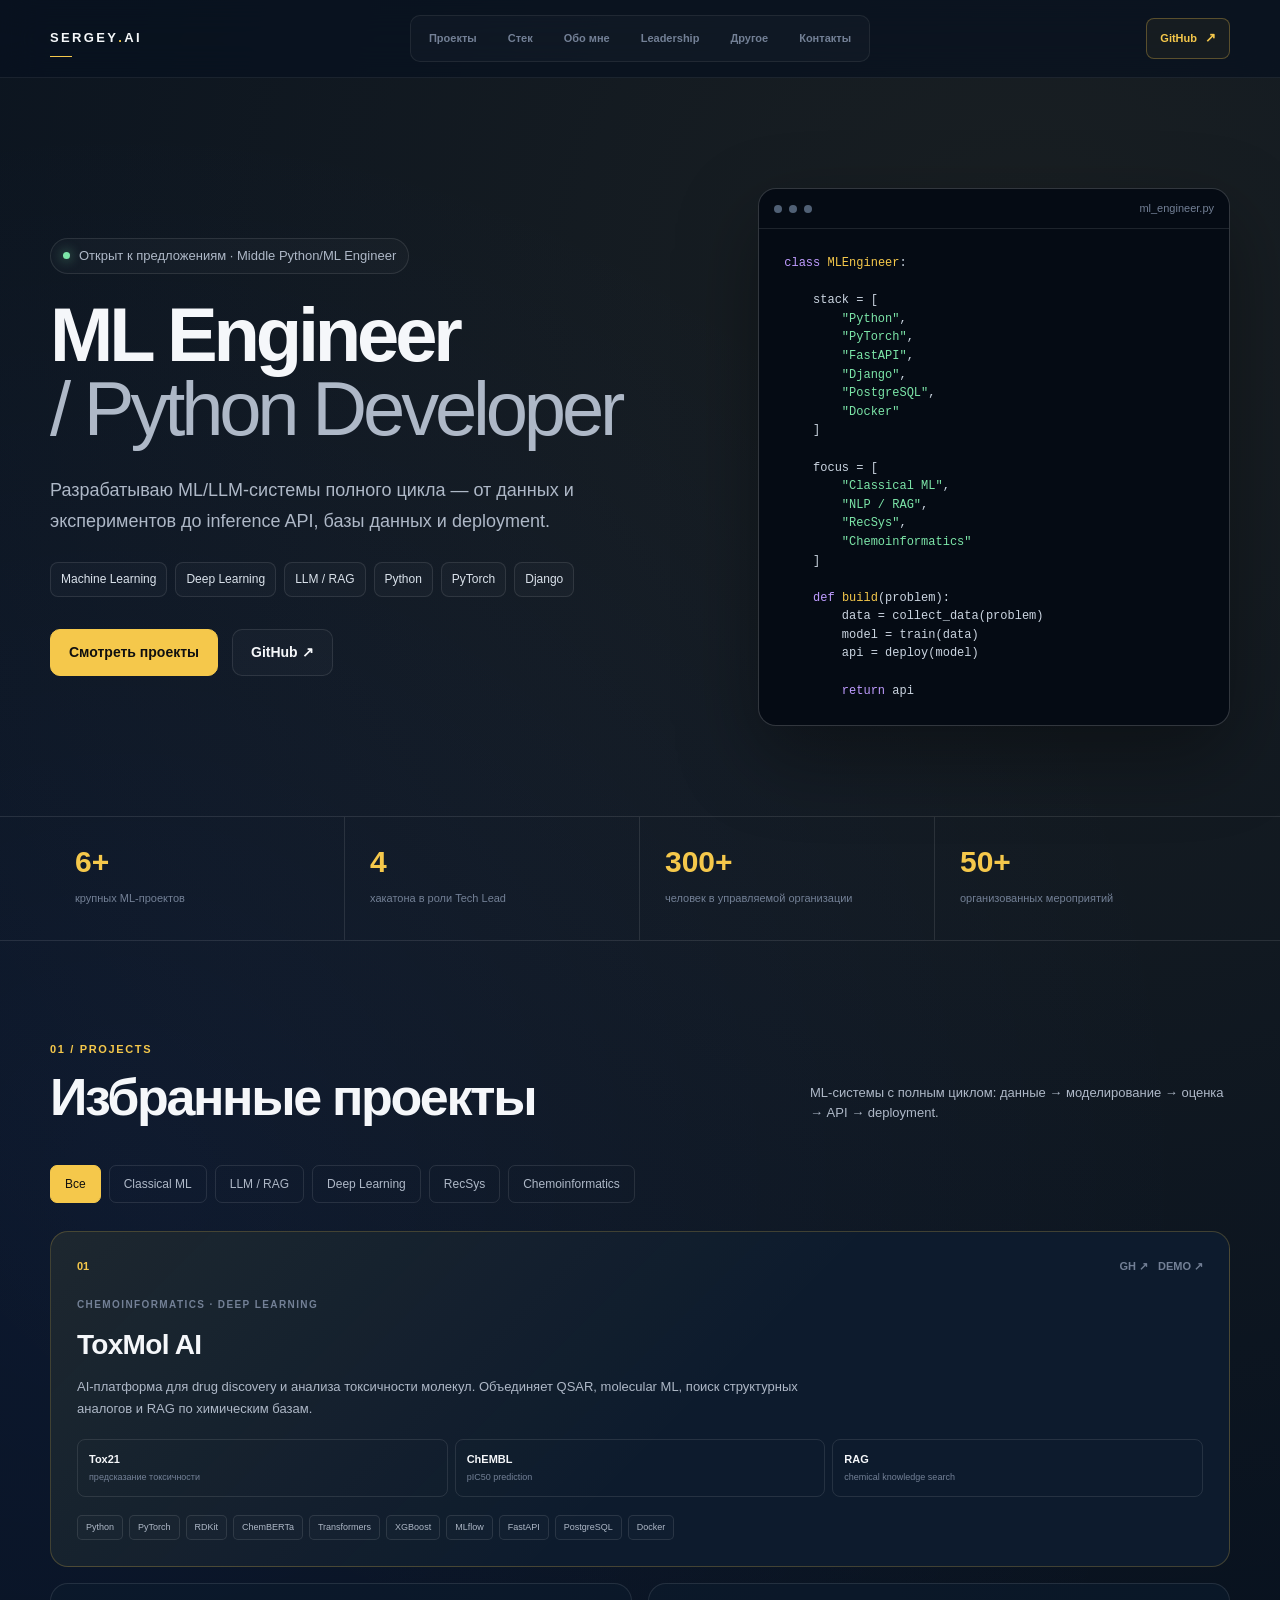
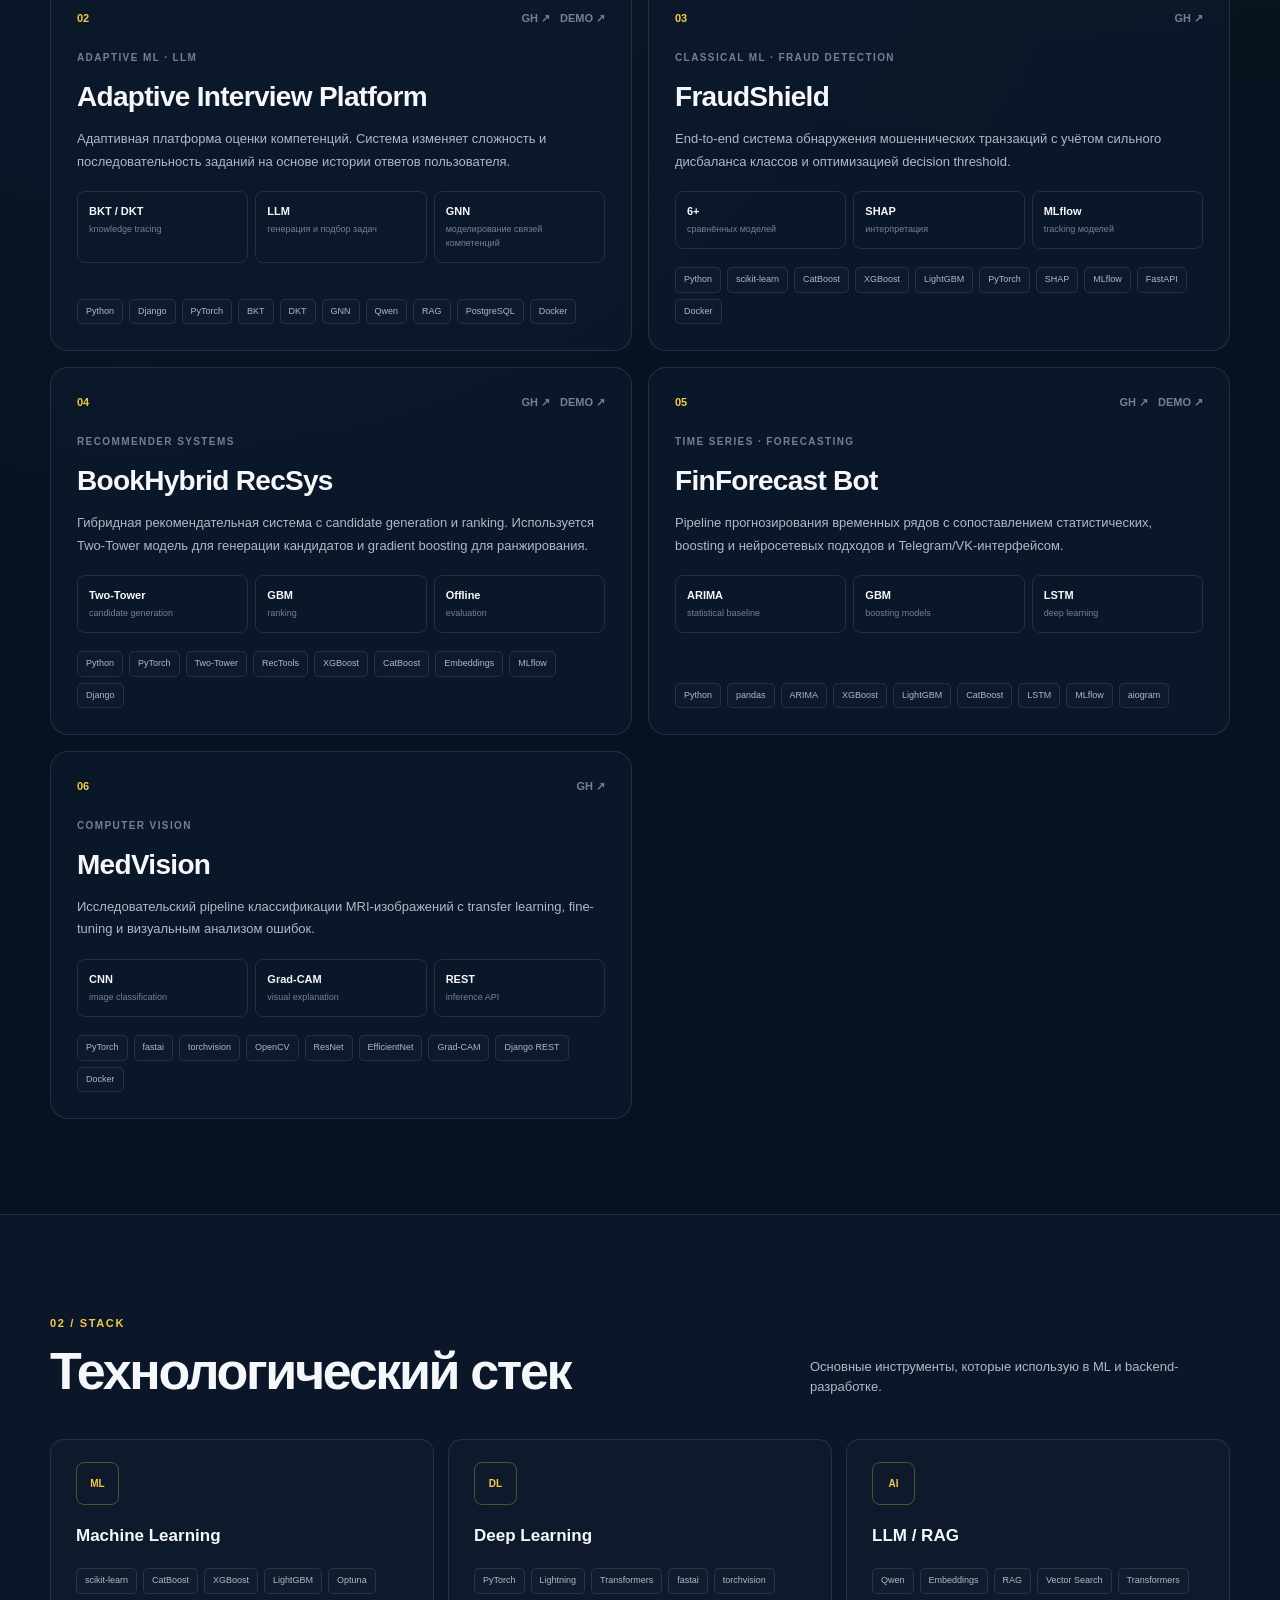
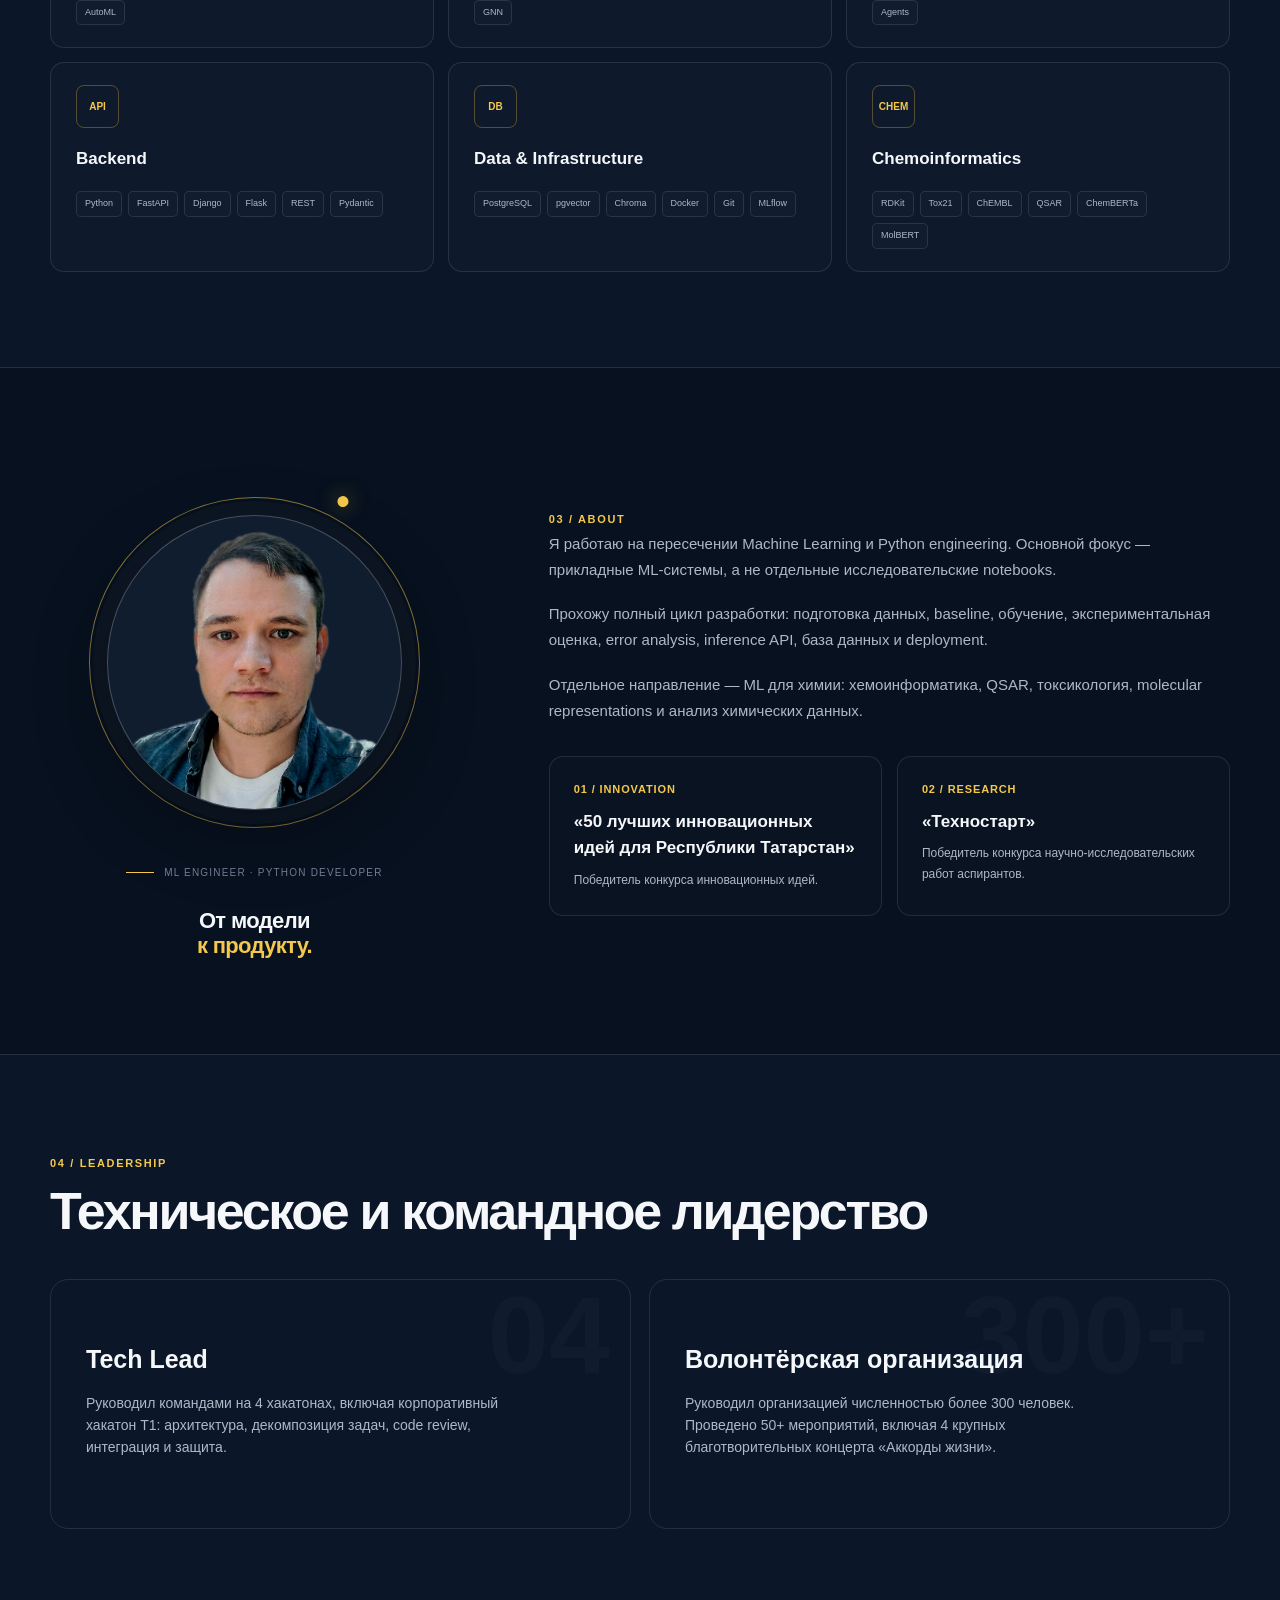
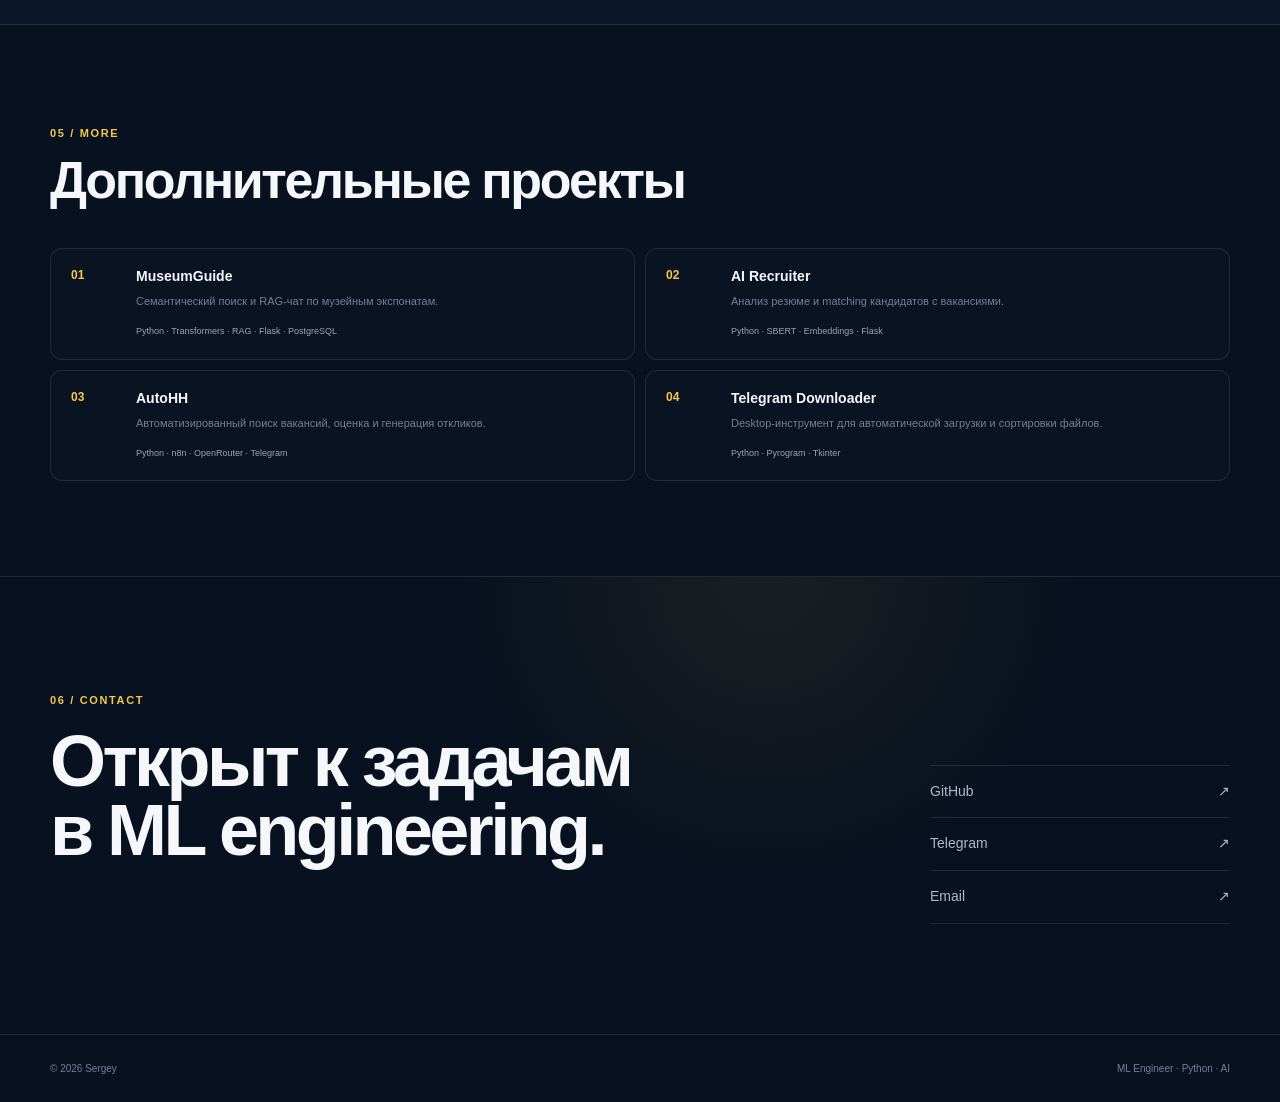
==== index.html @ 27cf7be7 "Rename Index.html to index.html" ====
<!DOCTYPE html>
<html lang="ru">
<head>
    <meta charset="UTF-8">
    <meta name="viewport" content="width=device-width, initial-scale=1.0">

    <title>Servgri — ML Engineer / Python Developer</title>
    <meta
        name="description"
        content="Портфолио ML Engineer / Python Developer. Machine Learning, LLM, RAG, рекомендательные системы, хемоинформатика."
    >

    <link rel="stylesheet" href="styles.css">

    <script>
        document.addEventListener("DOMContentLoaded", () => {
            const filterButtons = document.querySelectorAll(".filter-btn");
            const cards = document.querySelectorAll(".project-card");

            filterButtons.forEach(button => {
                button.addEventListener("click", () => {
                    filterButtons.forEach(btn => btn.classList.remove("active"));
                    button.classList.add("active");

                    const filter = button.dataset.filter;

                    cards.forEach(card => {
                        const categories = card.dataset.category.split(" ");

                        if (filter === "all" || categories.includes(filter)) {
                            card.style.display = "";
                        } else {
                            card.style.display = "none";
                        }
                    });
                });
            });
        });
    </script>
</head>

<body>

<header class="header">
    <div class="container nav">

        <a href="#top" class="logo">
            SERGEY<span>.</span>AI
        </a>

        <nav class="nav-links" id="main-nav">
            <a href="#projects">Проекты</a>
            <a href="#stack">Стек</a>
            <a href="#about">Обо мне</a>
            <a href="#leadership">Leadership</a>
            <a href="#more">Другое</a>
            <a href="#contact">Контакты</a>

        </nav>

        <div class="nav-actions">

            <a
                href="https://github.com/servgri"
                target="_blank"
                rel="noopener"
                class="nav-github"
            >
                <span>GitHub</span>
                <span class="arrow">↗</span>
            </a>

            <button
                class="nav-menu"
                id="nav-menu"
                aria-label="Открыть меню"
                aria-expanded="false"
            >
                <span></span>
                <span></span>
                <span></span>
            </button>

        </div>

    </div>
</header>


<main>

    <!-- HERO -->

    <section class="hero" id="hero">
        <div class="container hero-grid">

            <div class="hero-content">

                <div class="status">
                    <span class="status-dot"></span>
                    Открыт к предложениям · Middle Python/ML Engineer
                </div>

                <h1>
                    ML Engineer
                    <span>/ Python Developer</span>
                </h1>

                <p class="hero-description">
                    Разрабатываю ML/LLM-системы полного цикла —
                    от данных и экспериментов до inference API,
                    базы данных и deployment.
                </p>

                <div class="hero-tags">
                    <span>Machine Learning</span>
                    <span>Deep Learning</span>
                    <span>LLM / RAG</span>
                    <span>Python</span>
                    <span>PyTorch</span>
		    <span>Django</span>
                </div>

                <div class="hero-actions">
                    <a href="#projects" class="btn btn-primary">
                        Смотреть проекты
                    </a>

                    <a
                        href="https://github.com/servgri"
                        class="btn btn-secondary"
                        target="_blank"
                    >
                        GitHub ↗
                    </a>
                </div>

            </div>

            <div class="hero-terminal">

                <div class="terminal-header">
                    <span></span>
                    <span></span>
                    <span></span>
                    <div>ml_engineer.py</div>
                </div>

                <div class="terminal-body">

<pre><code><span class="code-purple">class</span> <span class="code-yellow">MLEngineer</span>:

    stack = [
        <span class="code-green">"Python"</span>,
        <span class="code-green">"PyTorch"</span>,
        <span class="code-green">"FastAPI"</span>,
        <span class="code-green">"Django"</span>,
        <span class="code-green">"PostgreSQL"</span>,
        <span class="code-green">"Docker"</span>
    ]

    focus = [
        <span class="code-green">"Classical ML"</span>,
        <span class="code-green">"NLP / RAG"</span>,
        <span class="code-green">"RecSys"</span>,
        <span class="code-green">"Chemoinformatics"</span>
    ]

    <span class="code-purple">def</span> <span class="code-yellow">build</span>(problem):
        data = collect_data(problem)
        model = train(data)
        api = deploy(model)

        <span class="code-purple">return</span> api</code></pre>

                </div>
            </div>

        </div>
    </section>


    <!-- STATS -->

    <section class="stats">
        <div class="container stats-grid">

            <div class="stat">
                <strong>6+</strong>
                <span>крупных ML-проектов</span>
            </div>

            <div class="stat">
                <strong>4</strong>
                <span>хакатона в роли Tech Lead</span>
            </div>

            <div class="stat">
                <strong>300+</strong>
                <span>человек в управляемой организации</span>
            </div>

            <div class="stat">
                <strong>50+</strong>
                <span>организованных мероприятий</span>
            </div>

        </div>
    </section>


    <!-- PROJECTS -->

    <section class="section" id="projects">

        <div class="container">

            <div class="section-heading">
                <div>
                    <span class="section-label">01 / PROJECTS</span>

                    <h2>
                        Избранные проекты
                    </h2>
                </div>

                <p>
                    ML-системы с полным циклом:
                    данные → моделирование → оценка → API → deployment.
                </p>
            </div>


            <div class="filters">

                <button class="filter-btn active" data-filter="all">
                    Все
                </button>

                <button class="filter-btn" data-filter="ml">
                    Classical ML
                </button>

                <button class="filter-btn" data-filter="llm">
                    LLM / RAG
                </button>

                <button class="filter-btn" data-filter="dl">
                    Deep Learning
                </button>

                <button class="filter-btn" data-filter="rec">
                    RecSys
                </button>

                <button class="filter-btn" data-filter="chem">
                    Chemoinformatics
                </button>

            </div>


            <div class="projects-grid">


                <!-- TOXMOL -->

                <article
                    class="project-card featured"
                    data-category="ml dl llm chem"
                >

                    <div class="project-top">
                        <span class="project-number">01</span>

                        <div class="project-links">
                            <a href="#" aria-label="GitHub">GH ↗</a>
                            <a href="#" aria-label="Demo">DEMO ↗</a>
                        </div>
                    </div>

                    <div class="project-category">
                        CHEMOINFORMATICS · DEEP LEARNING
                    </div>

                    <h3>ToxMol AI</h3>

                    <p>
                        AI-платформа для drug discovery и анализа
                        токсичности молекул. Объединяет QSAR,
                        molecular ML, поиск структурных аналогов
                        и RAG по химическим базам.
                    </p>

                    <div class="project-highlights">
                        <div>
                            <strong>Tox21</strong>
                            <span>предсказание токсичности</span>
                        </div>

                        <div>
                            <strong>ChEMBL</strong>
                            <span>pIC50 prediction</span>
                        </div>

                        <div>
                            <strong>RAG</strong>
                            <span>chemical knowledge search</span>
                        </div>
                    </div>

                    <div class="tech-stack">
                        <span>Python</span>
                        <span>PyTorch</span>
                        <span>RDKit</span>
                        <span>ChemBERTa</span>
                        <span>Transformers</span>
                        <span>XGBoost</span>
                        <span>MLflow</span>
                        <span>FastAPI</span>
                        <span>PostgreSQL</span>
                        <span>Docker</span>
                    </div>

                </article>


                <!-- INTERVIEW -->

                <article
                    class="project-card"
                    data-category="ml dl llm"
                >

                    <div class="project-top">
                        <span class="project-number">02</span>

                        <div class="project-links">
                            <a href="#">GH ↗</a>
                            <a href="#">DEMO ↗</a>
                        </div>
                    </div>

                    <div class="project-category">
                        ADAPTIVE ML · LLM
                    </div>

                    <h3>Adaptive Interview Platform</h3>

                    <p>
                        Адаптивная платформа оценки компетенций.
                        Система изменяет сложность и последовательность
                        заданий на основе истории ответов пользователя.
                    </p>

                    <div class="project-highlights">

                        <div>
                            <strong>BKT / DKT</strong>
                            <span>knowledge tracing</span>
                        </div>

                        <div>
                            <strong>LLM</strong>
                            <span>генерация и подбор задач</span>
                        </div>

                        <div>
                            <strong>GNN</strong>
                            <span>моделирование связей компетенций</span>
                        </div>

                    </div>

                    <div class="tech-stack">
                        <span>Python</span>
                        <span>Django</span>
                        <span>PyTorch</span>
                        <span>BKT</span>
                        <span>DKT</span>
                        <span>GNN</span>
                        <span>Qwen</span>
                        <span>RAG</span>
                        <span>PostgreSQL</span>
                        <span>Docker</span>
                    </div>

                </article>


                <!-- FRAUD -->

                <article
                    class="project-card"
                    data-category="ml dl"
                >

                    <div class="project-top">
                        <span class="project-number">03</span>

                        <div class="project-links">
                            <a href="#">GH ↗</a>
                        </div>
                    </div>

                    <div class="project-category">
                        CLASSICAL ML · FRAUD DETECTION
                    </div>

                    <h3>FraudShield</h3>

                    <p>
                        End-to-end система обнаружения мошеннических
                        транзакций с учётом сильного дисбаланса классов
                        и оптимизацией decision threshold.
                    </p>

                    <div class="project-highlights">

                        <div>
                            <strong>6+</strong>
                            <span>сравнённых моделей</span>
                        </div>

                        <div>
                            <strong>SHAP</strong>
                            <span>интерпретация</span>
                        </div>

                        <div>
                            <strong>MLflow</strong>
                            <span>tracking моделей</span>
                        </div>

                    </div>

                    <div class="tech-stack">
                        <span>Python</span>
                        <span>scikit-learn</span>
                        <span>CatBoost</span>
                        <span>XGBoost</span>
                        <span>LightGBM</span>
                        <span>PyTorch</span>
                        <span>SHAP</span>
                        <span>MLflow</span>
                        <span>FastAPI</span>
                        <span>Docker</span>
                    </div>

                </article>


                <!-- RECSYS -->

                <article
                    class="project-card"
                    data-category="rec ml dl"
                >

                    <div class="project-top">
                        <span class="project-number">04</span>

                        <div class="project-links">
                            <a href="#">GH ↗</a>
                            <a href="#">DEMO ↗</a>
                        </div>
                    </div>

                    <div class="project-category">
                        RECOMMENDER SYSTEMS
                    </div>

                    <h3>BookHybrid RecSys</h3>

                    <p>
                        Гибридная рекомендательная система с
                        candidate generation и ranking. Используется
                        Two-Tower модель для генерации кандидатов
                        и gradient boosting для ранжирования.
                    </p>

                    <div class="project-highlights">

                        <div>
                            <strong>Two-Tower</strong>
                            <span>candidate generation</span>
                        </div>

                        <div>
                            <strong>GBM</strong>
                            <span>ranking</span>
                        </div>

                        <div>
                            <strong>Offline</strong>
                            <span>evaluation</span>
                        </div>

                    </div>

                    <div class="tech-stack">
                        <span>Python</span>
                        <span>PyTorch</span>
                        <span>Two-Tower</span>
                        <span>RecTools</span>
                        <span>XGBoost</span>
                        <span>CatBoost</span>
                        <span>Embeddings</span>
                        <span>MLflow</span>
                        <span>Django</span>
                    </div>

                </article>


                <!-- FORECAST -->

                <article
                    class="project-card"
                    data-category="ml dl"
                >

                    <div class="project-top">
                        <span class="project-number">05</span>

                        <div class="project-links">
                            <a href="#">GH ↗</a>
                            <a href="#">DEMO ↗</a>
                        </div>
                    </div>

                    <div class="project-category">
                        TIME SERIES · FORECASTING
                    </div>

                    <h3>FinForecast Bot</h3>

                    <p>
                        Pipeline прогнозирования временных рядов
                        с сопоставлением статистических, boosting
                        и нейросетевых подходов и Telegram/VK-интерфейсом.
                    </p>

                    <div class="project-highlights">

                        <div>
                            <strong>ARIMA</strong>
                            <span>statistical baseline</span>
                        </div>

                        <div>
                            <strong>GBM</strong>
                            <span>boosting models</span>
                        </div>

                        <div>
                            <strong>LSTM</strong>
                            <span>deep learning</span>
                        </div>

                    </div>

                    <div class="tech-stack">
                        <span>Python</span>
                        <span>pandas</span>
                        <span>ARIMA</span>
                        <span>XGBoost</span>
                        <span>LightGBM</span>
                        <span>CatBoost</span>
                        <span>LSTM</span>
                        <span>MLflow</span>
                        <span>aiogram</span>
                    </div>

                </article>


                <!-- MEDVISION -->

                <article
                    class="project-card"
                    data-category="dl"
                >

                    <div class="project-top">
                        <span class="project-number">06</span>

                        <div class="project-links">
                            <a href="#">GH ↗</a>
                        </div>
                    </div>

                    <div class="project-category">
                        COMPUTER VISION
                    </div>

                    <h3>MedVision</h3>

                    <p>
                        Исследовательский pipeline классификации
                        MRI-изображений с transfer learning,
                        fine-tuning и визуальным анализом ошибок.
                    </p>

                    <div class="project-highlights">

                        <div>
                            <strong>CNN</strong>
                            <span>image classification</span>
                        </div>

                        <div>
                            <strong>Grad-CAM</strong>
                            <span>visual explanation</span>
                        </div>

                        <div>
                            <strong>REST</strong>
                            <span>inference API</span>
                        </div>

                    </div>

                    <div class="tech-stack">
                        <span>PyTorch</span>
                        <span>fastai</span>
                        <span>torchvision</span>
                        <span>OpenCV</span>
                        <span>ResNet</span>
                        <span>EfficientNet</span>
                        <span>Grad-CAM</span>
                        <span>Django REST</span>
                        <span>Docker</span>
                    </div>

                </article>

            </div>

        </div>

    </section>


    <!-- STACK -->

    <section class="section section-dark" id="stack">

        <div class="container">

            <div class="section-heading">
                <div>
                    <span class="section-label">02 / STACK</span>
                    <h2>Технологический стек</h2>
                </div>

                <p>
                    Основные инструменты, которые использую
                    в ML и backend-разработке.
                </p>
            </div>


            <div class="stack-grid">

                <div class="stack-card">
                    <div class="stack-icon">ML</div>

                    <h3>Machine Learning</h3>

                    <div class="tech-stack">
                        <span>scikit-learn</span>
                        <span>CatBoost</span>
                        <span>XGBoost</span>
                        <span>LightGBM</span>
                        <span>Optuna</span>
                        <span>AutoML</span>
                    </div>
                </div>


                <div class="stack-card">
                    <div class="stack-icon">DL</div>

                    <h3>Deep Learning</h3>

                    <div class="tech-stack">
                        <span>PyTorch</span>
                        <span>Lightning</span>
                        <span>Transformers</span>
                        <span>fastai</span>
                        <span>torchvision</span>
                        <span>GNN</span>
                    </div>
                </div>


                <div class="stack-card">
                    <div class="stack-icon">AI</div>

                    <h3>LLM / RAG</h3>

                    <div class="tech-stack">
                        <span>Qwen</span>
                        <span>Embeddings</span>
                        <span>RAG</span>
                        <span>Vector Search</span>
                        <span>Transformers</span>
                        <span>Agents</span>
                    </div>
                </div>


                <div class="stack-card">
                    <div class="stack-icon">API</div>

                    <h3>Backend</h3>

                    <div class="tech-stack">
                        <span>Python</span>
                        <span>FastAPI</span>
                        <span>Django</span>
                        <span>Flask</span>
                        <span>REST</span>
                        <span>Pydantic</span>
                    </div>
                </div>


                <div class="stack-card">
                    <div class="stack-icon">DB</div>

                    <h3>Data & Infrastructure</h3>

                    <div class="tech-stack">
                        <span>PostgreSQL</span>
                        <span>pgvector</span>
                        <span>Chroma</span>
                        <span>Docker</span>
                        <span>Git</span>
                        <span>MLflow</span>
                    </div>
                </div>


                <div class="stack-card">
                    <div class="stack-icon">CHEM</div>

                    <h3>Chemoinformatics</h3>

                    <div class="tech-stack">
                        <span>RDKit</span>
                        <span>Tox21</span>
                        <span>ChEMBL</span>
                        <span>QSAR</span>
                        <span>ChemBERTa</span>
                        <span>MolBERT</span>
                    </div>
                </div>

            </div>

        </div>

    </section>


    <!-- ABOUT --> <section class="section" id="about">
    <div class="container about-grid">
        <!-- PHOTO --> <div class="about-photo-column">
    <div class="photo-frame">
        <div class="photo-accent"></div>

        <div class="photo-circle">
            <img src="assets/avatar.png" alt="Сергей">
        </div>
    </div>

    <div class="photo-caption">
        <span class="caption-line"></span>
        <span>ML Engineer · Python Developer</span>
    </div>

    <div class="photo-slogan">
        От модели<br>
        <span>к продукту.</span>
    </div>
</div>
    <!-- TEXT -->
    <div class="about-text"> <span class="section-label">03 / ABOUT</span> <p> Я работаю на пересечении Machine Learning и Python engineering. Основной фокус — прикладные ML-системы, а не отдельные исследовательские notebooks. </p> <p> Прохожу полный цикл разработки: подготовка данных, baseline, обучение, экспериментальная оценка, error analysis, inference API, база данных и deployment. </p> <p> Отдельное направление — ML для химии: хемоинформатика, QSAR, токсикология, molecular representations и анализ химических данных. </p> <div class="achievements">

    <article class="achievement-card">
        <div class="achievement-num">01 / INNOVATION</div>

        <h3>
            «50 лучших инновационных идей
            для Республики Татарстан»
        </h3>

        <p>
            Победитель конкурса инновационных идей.
        </p>
    </article>

    <article class="achievement-card">
        <div class="achievement-num">02 / RESEARCH</div>

        <h3>«Техностарт»</h3>

        <p>
            Победитель конкурса научно-исследовательских
            работ аспирантов.
        </p>
    </article>

</div>
</section>

    <!-- LEADERSHIP -->

    <section class="section section-dark" id="leadership">

        <div class="container">

            <div class="section-heading">

                <div>
                    <span class="section-label">04 / LEADERSHIP</span>
                    <h2>Техническое и командное лидерство</h2>
                </div>

            </div>


            <div class="leadership-grid">

                <div class="leadership-card">

                    <span class="large-number">04</span>

                    <h3>Tech Lead</h3>

                    <p>
                        Руководил командами на 4 хакатонах,
                        включая корпоративный хакатон Т1:
                        архитектура, декомпозиция задач,
                        code review, интеграция и защита.
                    </p>

                </div>


                <div class="leadership-card">

                    <span class="large-number">300+</span>

                    <h3>Волонтёрская организация</h3>

                    <p>
                        Руководил организацией численностью
                        более 300 человек. Проведено 50+ мероприятий,
                        включая 4 крупных благотворительных концерта
                        «Аккорды жизни».
                    </p>

                </div>

            </div>

        </div>

    </section>


    <!-- ADDITIONAL -->

    <section class="section" id="more">

        <div class="container">

            <div class="section-heading">

                <div>
                    <span class="section-label">05 / MORE</span>
                    <h2>Дополнительные проекты</h2>
                </div>

            </div>


            <div class="additional-grid">

                <div class="additional-card">
                    <div class="additional-number">01</div>
                    <div>
                        <h3>MuseumGuide</h3>
                        <p>
                            Семантический поиск и RAG-чат
                            по музейным экспонатам.
                        </p>
                        <span>Python · Transformers · RAG · Flask · PostgreSQL</span>
                    </div>
                </div>


                <div class="additional-card">
                    <div class="additional-number">02</div>
                    <div>
                        <h3>AI Recruiter</h3>
                        <p>
                            Анализ резюме и matching
                            кандидатов с вакансиями.
                        </p>
                        <span>Python · SBERT · Embeddings · Flask</span>
                    </div>
                </div>


                <div class="additional-card">
                    <div class="additional-number">03</div>
                    <div>
                        <h3>AutoHH</h3>
                        <p>
                            Автоматизированный поиск вакансий,
                            оценка и генерация откликов.
                        </p>
                        <span>Python · n8n · OpenRouter · Telegram</span>
                    </div>
                </div>


                <div class="additional-card">
                    <div class="additional-number">04</div>
                    <div>
                        <h3>Telegram Downloader</h3>
                        <p>
                            Desktop-инструмент для автоматической
                            загрузки и сортировки файлов.
                        </p>
                        <span>Python · Pyrogram · Tkinter</span>
                    </div>
                </div>

            </div>

        </div>

    </section>


    <!-- CONTACT -->

    <section class="contact" id="contact">

        <div class="container contact-inner">

            <div>
                <span class="section-label">06 / CONTACT</span>

                <h2>
                    Открыт к задачам<br>
                    в ML engineering.
                </h2>
            </div>

            <div class="contact-links">

                <a href="https://github.com/" target="_blank">
                    GitHub
                    <span>↗</span>
                </a>

                <a href="#" target="_blank">
                    Telegram
                    <span>↗</span>
                </a>

                <a href="mailto:your@email.com">
                    Email
                    <span>↗</span>
                </a>

            </div>

        </div>

    </section>

</main>


<footer class="footer">

    <div class="container footer-inner">

        <span>© 2026 Sergey</span>

        <span>
            ML Engineer · Python · AI
        </span>

    </div>

</footer>
<script>
    const header = document.querySelector(".header");
    const navMenu = document.getElementById("nav-menu");
    const navLinks = document.getElementById("main-nav");

    /* Меню на мобильном */
    navMenu?.addEventListener("click", () => {
        const opened = navLinks.classList.toggle("open");

        navMenu.classList.toggle("active", opened);

        navMenu.setAttribute(
            "aria-expanded",
            opened ? "true" : "false"
        );
    });

    /* Закрытие мобильного меню после перехода */
    navLinks?.querySelectorAll("a").forEach(link => {
        link.addEventListener("click", () => {
            navLinks.classList.remove("open");
            navMenu.classList.remove("active");

            navMenu.setAttribute(
                "aria-expanded",
                "false"
            );
        });
    });

    /* Эффект при прокрутке */
    window.addEventListener("scroll", () => {
        header.classList.toggle(
            "scrolled",
            window.scrollY > 20
        );
    });

    /* Подсветка текущего раздела */
    const sections = document.querySelectorAll(
        "section[id]"
    );

    const menuItems = document.querySelectorAll(
        ".nav-links a"
    );

    const observer = new IntersectionObserver(
        entries => {
            entries.forEach(entry => {

                if (!entry.isIntersecting) {
                    return;
                }

                menuItems.forEach(link => {
                    link.classList.remove("active");

                    if (
                        link.getAttribute("href") ===
                        "#" + entry.target.id
                    ) {
                        link.classList.add("active");
                    }
                });

            });
        },
        {
            rootMargin: "-35% 0px -55% 0px"
        }
    );

    sections.forEach(section => {
        observer.observe(section);
    });
</script>
</body>
</html>
---- styles.css ----
:root {
    --bg: #07111f;
    --bg-soft: #0b1728;
    --card: #0d1b2d;
    --card-2: #101f33;

    --border: rgba(255, 255, 255, 0.10);
    --border-strong: rgba(255, 255, 255, 0.18);

    --text: #f5f7fa;
    --text-soft: #aeb8c7;
    --text-muted: #738096;

    --accent: #f5c84b;
    --accent-2: #ffd866;
    --accent-dark: #d9ad2f;

    --green: #7ce5a8;
    --purple: #bf9cff;
    --danger: #ff8b8b;

    --radius: 18px;
    --max: 1180px;
}

* {
    box-sizing: border-box;
}

html {
    scroll-behavior: smooth;
}

body {
    margin: 0;
    color: var(--text);

    background:
        radial-gradient(
            circle at 80% 5%,
            rgba(245, 200, 75, 0.08),
            transparent 26%
        ),
        radial-gradient(
            circle at 10% 20%,
            rgba(82, 122, 255, 0.07),
            transparent 22%
        ),
        var(--bg);

    font-family:
        Inter,
        -apple-system,
        BlinkMacSystemFont,
        "Segoe UI",
        Roboto,
        Arial,
        sans-serif;

    line-height: 1.55;
}

a {
    color: inherit;
    text-decoration: none;
}

button {
    font: inherit;
}

.container {
    width: min(var(--max), calc(100% - 36px));
    margin: 0 auto;
}


/* =========================================================
   HEADER
   ========================================================= */

.header {
    position: sticky;
    top: 0;
    z-index: 100;

    backdrop-filter: blur(16px);

    background: rgba(7, 17, 31, 0.84);

    border-bottom: 1px solid var(--border);
}

.nav {
    min-height: 72px;

    display: flex;
    align-items: center;
    justify-content: space-between;

    gap: 24px;
}

.logo {
    font-size: 14px;
    font-weight: 900;
    letter-spacing: 0.16em;
    white-space: nowrap;
}

.logo span {
    color: var(--accent);
}

.nav-links {
    display: flex;
    gap: 24px;
    flex-wrap: wrap;
}

.nav-links a {
    color: var(--muted);
    font-size: 13px;

    transition: 0.2s;
}

.nav-links a:hover {
    color: var(--accent);
}


/* =========================================================
   HERO (Index)
   ========================================================= */

.hero {
    position: relative;

    padding: 110px 0 90px;

    border-bottom: 1px solid var(--border);
}

.hero-grid {
    display: grid;

    grid-template-columns: 1.15fr 0.85fr;

    gap: 70px;

    align-items: center;
}


/* HERO TEXT (Index) */

.section-label {
    color: var(--accent);

    font-size: 11px;
    font-weight: 800;

    letter-spacing: 0.15em;

    text-transform: uppercase;
}

.status {
    display: inline-flex;
    align-items: center;

    gap: 9px;

    margin-bottom: 24px;
    padding: 7px 12px;

    border: 1px solid var(--border);

    border-radius: 999px;

    background: rgba(255, 255, 255, 0.025);

    color: var(--text-soft);

    font-size: 13px;
}

.status-dot {
    width: 7px;
    height: 7px;

    flex-shrink: 0;

    border-radius: 50%;

    background: var(--green);

    box-shadow:
        0 0 12px rgba(124, 229, 168, 0.7);
}

.hero-content h1 {
    margin: 0;

    max-width: 820px;

    font-size: clamp(44px, 7vw, 76px);

    line-height: 0.98;

    letter-spacing: -0.055em;
}

.hero-content h1 span {
    display: block;

    color: var(--text-soft);

    font-weight: 400;
}

.hero-description {
    max-width: 720px;

    margin: 28px 0 0;

    color: var(--text-soft);

    font-size: 18px;

    line-height: 1.7;
}

.hero-tags {
    display: flex;
    flex-wrap: wrap;

    gap: 8px;

    margin-top: 26px;
}

.hero-tags span {
    padding: 7px 10px;

    border: 1px solid var(--border);

    border-radius: 8px;

    color: #dbe3ec;

    background: rgba(255, 255, 255, 0.025);

    font-size: 12px;
}

.hero-actions {
    display: flex;

    gap: 14px;

    margin-top: 32px;

    flex-wrap: wrap;
}

.btn {
    display: inline-flex;

    align-items: center;
    justify-content: center;

    gap: 8px;

    padding: 12px 18px;

    border: 1px solid var(--border);

    border-radius: 10px;

    font-size: 14px;
    font-weight: 600;

    transition: 0.2s;
}

.btn-primary {
    background: var(--accent);

    border-color: var(--accent);

    color: #101010;
}

.btn-primary:hover {
    background: var(--accent-2);

    transform: translateY(-2px);

    box-shadow:
        0 10px 28px rgba(245, 200, 75, 0.18);
}

.btn-secondary {
    background: rgba(255, 255, 255, 0.025);

    color: var(--text);
}

.btn-secondary:hover {
    background: rgba(255, 255, 255, 0.06);

    border-color: var(--border-strong);
}


/* =========================================================
   CV HERO (resume.html)
   ========================================================= */

.cv-hero {
    padding: 96px 0 88px;

    border-bottom: 1px solid var(--border);
}

.cv-hero .container {
    width: min(1280px, calc(100% - 48px));
}

.cv-hero-grid {
    display: grid;

    grid-template-columns: minmax(240px, 0.38fr) minmax(0, 1fr);

    gap: clamp(40px, 6vw, 80px);

    align-items: center;
    justify-content: center;

    max-width: 1180px;

    margin: 0 auto;
}

.cv-profile {
    display: flex;
    flex-direction: column;

    align-items: center;
    justify-self: center;

    gap: 22px;

    text-align: center;
}

.cv-photo-wrap {
    position: relative;

    width: min(240px, 100%);

    aspect-ratio: 1;

    display: grid;
    place-items: center;
}

.cv-photo-orbit {
    position: absolute;

    inset: 2%;

    border: 1px solid rgba(245, 200, 75, 0.5);

    border-radius: 50%;

    transform: rotate(-10deg);
}

.cv-photo-orbit::after {
    content: "";

    position: absolute;

    right: 8%;
    top: 8%;

    width: 9px;
    height: 9px;

    border-radius: 50%;

    background: var(--accent);

    box-shadow:
        0 0 18px rgba(245, 200, 75, 0.55);
}

.cv-photo {
    position: relative;
    z-index: 2;

    width: 78%;
    height: 78%;

    overflow: hidden;

    border-radius: 50%;

    border: 1px solid rgba(255, 255, 255, 0.2);

    background:
        linear-gradient(
            135deg,
            #152842,
            #0e1a2b
        );

    box-shadow:
        0 22px 50px rgba(0, 0, 0, 0.35);
}

.cv-photo img {
    display: block;

    width: 100%;
    height: 100%;

    object-fit: cover;
}

.cv-photo-fallback {
    height: 100%;

    display: grid;
    place-items: center;

    color: var(--accent);

    font-size: 56px;
    font-weight: 900;

    letter-spacing: -0.08em;
}

.cv-profile-meta {
    display: flex;
    flex-direction: column;

    align-items: center;

    gap: 6px;
}

.cv-name {
    font-size: 16px;
    font-weight: 800;

    line-height: 1.3;
}

.cv-role {
    color: var(--text-soft);

    font-size: 12px;
}

.cv-availability {
    display: inline-flex;
    align-items: center;

    gap: 8px;

    margin-top: 10px;
    padding: 8px 12px;

    border: 1px solid var(--border);

    border-radius: 999px;

    color: var(--text-soft);

    font-size: 11px;
}

.cv-dot {
    width: 7px;
    height: 7px;

    flex-shrink: 0;

    border-radius: 50%;

    background: var(--green);

    box-shadow:
        0 0 10px rgba(124, 229, 168, 0.5);
}

.cv-intro {
    min-width: 0;

    max-width: 760px;

    justify-self: start;
}

.cv-eyebrow {
    color: var(--accent);

    font-size: 11px;
    font-weight: 800;

    letter-spacing: 0.15em;

    text-transform: uppercase;
}

.cv-intro h1 {
    margin: 14px 0 0;

    font-size: clamp(36px, 4.8vw, 58px);

    line-height: 1;

    letter-spacing: -0.05em;
}

.cv-intro h1 span {
    display: block;

    color: var(--text-soft);

    font-weight: 400;
}

.cv-summary {
    max-width: 720px;

    margin: 20px 0 0;

    color: var(--text-soft);

    font-size: 15px;

    line-height: 1.7;
}

.cv-tags {
    display: flex;
    flex-wrap: wrap;

    gap: 7px;

    margin-top: 22px;
}

.cv-tags span {
    padding: 6px 9px;

    border: 1px solid var(--border);

    border-radius: 7px;

    color: #c7d0dc;

    background: rgba(255, 255, 255, 0.02);

    font-size: 11px;
}

.cv-actions {
    display: flex;

    gap: 10px;

    margin-top: 26px;

    flex-wrap: wrap;
}

.cv-contacts {
    display: flex;
    flex-wrap: wrap;

    gap: 10px 18px;

    margin-top: 20px;

    color: var(--text-soft);

    font-size: 12px;
}

.cv-contacts a:hover {
    color: var(--accent);
}


/* =========================================================
   TERMINAL
   ========================================================= */

.hero-terminal {
    overflow: hidden;

    border: 1px solid var(--border-strong);

    border-radius: var(--radius);

    background: #050b14;

    box-shadow:
        0 30px 80px rgba(0, 0, 0, 0.35);
}

.terminal-header {
    height: 40px;

    display: flex;
    align-items: center;

    gap: 7px;

    padding: 0 15px;

    border-bottom: 1px solid var(--border);

    color: var(--text-muted);

    font-size: 11px;
}

.terminal-header > span {
    width: 8px;
    height: 8px;

    border-radius: 50%;

    background: #506075;
}

.terminal-header div {
    margin-left: auto;
}

.terminal-body {
    padding: 25px;

    overflow-x: auto;
}

.terminal-body pre {
    margin: 0;

    color: #cbd5e1;

    font-family:
        "SFMono-Regular",
        Consolas,
        monospace;

    font-size: 12px;
}

.code-purple {
    color: var(--purple);
}

.code-yellow {
    color: var(--accent);
}

.code-green {
    color: var(--green);
}


/* =========================================================
   META / STATS
   ========================================================= */

.meta-strip,
.stats {
    border-bottom: 1px solid var(--border);
}

.meta-grid,
.stats-grid {
    display: grid;

    grid-template-columns: repeat(4, 1fr);
}

.meta-item,
.stat {
    padding: 22px 18px;

    border-right: 1px solid var(--border);
}

.meta-item:last-child,
.stat:last-child {
    border-right: none;
}

.meta-item strong,
.stat strong {
    display: block;

    margin-bottom: 4px;

    color: var(--accent);

    font-size: 13px;
}

.meta-item span,
.stat span {
    color: var(--text-muted);

    font-size: 11px;
}

.stat {
    padding: 30px 25px;
}

.stat strong {
    font-size: 30px;

    line-height: 1;

    margin-bottom: 8px;
}


/* =========================================================
   SECTIONS
   ========================================================= */

.section {
    padding: 95px 0;
}

.section-dark {
    background: var(--bg-soft);

    border-top: 1px solid var(--border);
    border-bottom: 1px solid var(--border);
}

.section-head,
.section-heading {
    display: flex;

    justify-content: space-between;
    align-items: end;

    gap: 40px;

    margin-bottom: 42px;
}

.section-head h2,
.section-heading h2 {
    margin: 10px 0 0;

    font-size: clamp(33px, 4.2vw, 52px);

    line-height: 1;

    letter-spacing: -0.045em;
}

.section-head p,
.section-heading > p {
    max-width: 420px;

    margin: 0;

    color: var(--text-soft);

    font-size: 13px;
}


/* =========================================================
   EXPERIENCE TIMELINE
   ========================================================= */

.timeline {
    position: relative;

    margin-top: 30px;
}

.timeline::before {
    content: "";

    position: absolute;

    left: 16px;

    top: 0;
    bottom: 0;

    width: 1px;

    background: var(--border);
}

.job {
    position: relative;

    display: grid;

    grid-template-columns: 34px 1fr;

    gap: 20px;

    margin-bottom: 30px;
}

.job:last-child {
    margin-bottom: 0;
}

.job-dot {
    position: relative;
    z-index: 2;

    width: 33px;
    height: 33px;

    display: grid;
    place-items: center;

    border: 1px solid var(--border-strong);

    border-radius: 50%;

    background: var(--bg-soft);

    color: var(--accent);

    font-size: 10px;
    font-weight: 900;
}

.job-content {
    padding: 23px;

    border: 1px solid var(--border);

    border-radius: 15px;

    background: rgba(255, 255, 255, 0.015);
}

.job-top {
    display: flex;

    justify-content: space-between;
    align-items: flex-start;

    gap: 20px;
}

.job-title {
    font-size: 21px;

    font-weight: 800;
}

.job-company {
    margin-top: 4px;

    color: var(--text-soft);

    font-size: 13px;
}

.job-date {
    white-space: nowrap;

    color: var(--accent);

    font-size: 11px;

    font-weight: 700;
}

.job-content ul {
    margin: 18px 0 0;

    padding-left: 18px;
}

.job-content li {
    margin: 7px 0;

    color: var(--text-soft);

    font-size: 13px;
}

.job-content li::marker {
    color: var(--accent);
}

.job-tags {
    display: flex;

    flex-wrap: wrap;

    gap: 6px;

    margin-top: 17px;
}

.job-tags span {
    padding: 5px 8px;

    border: 1px solid var(--border);

    border-radius: 5px;

    color: #9eabbc;

    font-size: 9px;
}


/* =========================================================
   GENERIC CARDS
   ========================================================= */

.columns {
    display: grid;

    grid-template-columns: 1fr 1fr;

    gap: 18px;
}

.card {
    padding: 24px;

    border: 1px solid var(--border);

    border-radius: 16px;

    background: rgba(255, 255, 255, 0.015);
}

.card h3 {
    margin: 0 0 14px;

    font-size: 18px;
}

.card p,
.card li {
    color: var(--text-soft);

    font-size: 13px;
}

.card ul {
    margin: 0;

    padding-left: 18px;
}

.card li {
    margin: 7px 0;
}


/* =========================================================
   PROJECTS
   ========================================================= */

.filters {
    display: flex;

    flex-wrap: wrap;

    gap: 8px;

    margin-bottom: 28px;
}

.filter-btn {
    padding: 9px 14px;

    border: 1px solid var(--border);

    border-radius: 7px;

    background: transparent;

    color: var(--text-soft);

    cursor: pointer;

    font-size: 12px;

    transition: 0.2s;
}

.filter-btn:hover,
.filter-btn.active {
    border-color: var(--accent);

    background: var(--accent);

    color: #101010;
}

.projects-grid,
.project-grid {
    display: grid;

    grid-template-columns: repeat(2, 1fr);

    gap: 16px;
}

.project-card,
.project {
    display: flex;

    flex-direction: column;

    min-height: 100%;

    padding: 26px;

    border: 1px solid var(--border);

    border-radius: var(--radius);

    background: rgba(13, 27, 45, 0.68);

    transition:
        transform 0.25s,
        border-color 0.25s,
        background 0.25s;
}

.project-card:hover,
.project:hover {
    transform: translateY(-4px);

    border-color: rgba(245, 200, 75, 0.36);

    background: rgba(14, 29, 48, 0.9);
}

.project-card.featured,
.project.featured {
    grid-column: span 2;

    background:
        linear-gradient(
            135deg,
            rgba(245, 200, 75, 0.07),
            transparent 55%
        ),
        var(--card);

    border-color: rgba(245, 200, 75, 0.22);
}

.project-top {
    display: flex;

    justify-content: space-between;
    align-items: center;

    gap: 18px;

    margin-bottom: 22px;
}

.project-number {
    color: var(--accent);

    font-size: 11px;
    font-weight: 900;
}

.project-links {
    display: flex;

    gap: 10px;
}

.project-links a {
    color: var(--text-muted);

    font-size: 11px;
    font-weight: 700;

    transition: 0.2s;
}

.project-links a:hover {
    color: var(--accent);
}

.project-category,
.project-type {
    margin-bottom: 10px;

    color: var(--text-muted);

    font-size: 10px;

    font-weight: 700;

    letter-spacing: 0.14em;

    text-transform: uppercase;
}

.project h3,
.project-card h3 {
    margin: 0 0 10px;

    font-size: 24px;

    letter-spacing: -0.025em;
}

.project-card h3 {
    font-size: 28px;
}

.project p,
.project-card p {
    max-width: 760px;

    margin: 0 0 18px;

    color: var(--text-soft);

    font-size: 13px;

    line-height: 1.7;
}

.project-highlights,
.project-result {
    display: grid;

    grid-template-columns: repeat(3, 1fr);

    gap: 7px;

    margin-bottom: 18px;
}

.project-highlights > div,
.project-result div {
    padding: 11px;

    border: 1px solid var(--border);

    border-radius: 8px;
}

.project-highlights strong,
.project-result strong {
    display: block;

    margin-bottom: 3px;

    color: var(--text);

    font-size: 11px;
}

.project-highlights span,
.project-result span {
    display: block;

    color: var(--text-muted);

    font-size: 9px;
}

.tech,
.tech-stack {
    display: flex;

    flex-wrap: wrap;

    gap: 6px;

    margin-top: auto;
}

.tech span,
.tech-stack span {
    padding: 5px 8px;

    border: 1px solid var(--border);

    border-radius: 5px;

    background: rgba(255, 255, 255, 0.015);

    color: #aeb8c7;

    font-size: 9px;
}


/* =========================================================
   ADDITIONAL PROJECTS
   ========================================================= */

.small-projects,
.additional-grid {
    display: grid;

    grid-template-columns: repeat(2, 1fr);

    gap: 10px;
}

.small-project,
.additional-card {
    padding: 17px 20px;

    border: 1px solid var(--border);

    border-radius: 12px;

    background: rgba(255, 255, 255, 0.012);

    transition: 0.2s;
}

.small-project:hover,
.additional-card:hover {
    border-color: var(--border-strong);
}

.additional-card {
    display: grid;

    grid-template-columns: 50px 1fr;

    gap: 15px;
}

.small-project h4,
.additional-card h3 {
    margin: 0 0 5px;

    font-size: 14px;
}

.small-project p,
.additional-card p {
    margin: 0 0 7px;

    color: var(--text-muted);

    font-size: 11px;
}

.small-project span,
.additional-card span {
    color: #98a5b5;

    font-size: 9px;
}

.additional-number {
    color: var(--accent);

    font-size: 12px;
    font-weight: 700;
}


/* =========================================================
   STACK
   ========================================================= */

.stack-grid,
.skills-grid {
    display: grid;

    grid-template-columns: repeat(3, 1fr);

    gap: 14px;
}

.stack-card,
.skill-card {
    padding: 22px 25px;

    border: 1px solid var(--border);

    border-radius: 14px;

    background: rgba(255, 255, 255, 0.015);
}

.stack-icon,
.skill-icon {
    width: 43px;
    height: 43px;

    display: grid;
    place-items: center;

    margin-bottom: 18px;

    border: 1px solid rgba(245, 200, 75, 0.3);

    border-radius: 8px;

    color: var(--accent);

    font-size: 10px;
    font-weight: 900;
}

.stack-card h3,
.skill-card h3 {
    margin: 0 0 18px;

    font-size: 17px;
}

.skill-card h3 {
    font-size: 16px;
    margin-bottom: 14px;
}

.skill-list {
    display: flex;

    flex-wrap: wrap;

    gap: 6px;
}

.skill-list span {
    padding: 5px 7px;

    border: 1px solid var(--border);

    border-radius: 5px;

    color: var(--text-soft);

    font-size: 9px;
}


/* =========================================================
   ABOUT / FROM MODEL TO PRODUCT
   ========================================================= */

.about-grid {
    display: grid;

    grid-template-columns: 0.75fr 1.25fr;

    gap: 90px;

    align-items: center;
}


/* PHOTO BLOCK */

.about-photo-column {
    display: flex;

    flex-direction: column;

    align-items: center;

    padding-top: 20px;
}

.photo-frame {
    position: relative;

    width: min(360px, 100%);

    aspect-ratio: 1;

    display: grid;

    place-items: center;
}

.photo-circle {
    position: relative;

    z-index: 2;

    width: 82%;
    height: 82%;

    overflow: hidden;

    border-radius: 50%;

    border: 1px solid rgba(255, 255, 255, 0.22);

    background: #101d2f;

    box-shadow:
        0 0 0 14px rgba(255, 255, 255, 0.018),
        0 25px 70px rgba(0, 0, 0, 0.35);
}

.photo-circle img {
    display: block;

    width: 100%;
    height: 100%;

    object-fit: cover;

    filter: saturate(0.9) contrast(1.03);
}

.photo-accent {
    position: absolute;

    width: 92%;
    height: 92%;

    border-radius: 50%;

    border: 1px solid rgba(245, 200, 75, 0.55);

    transform: rotate(-12deg);
}

.photo-accent::after {
    content: "";

    position: absolute;

    right: 12%;
    top: 6%;

    width: 11px;
    height: 11px;

    border-radius: 50%;

    background: var(--accent);

    box-shadow:
        0 0 20px rgba(245, 200, 75, 0.5);
}

.photo-caption {
    display: flex;

    align-items: center;

    gap: 10px;

    margin-top: 22px;

    color: var(--text-muted);

    font-size: 10px;

    text-transform: uppercase;

    letter-spacing: 0.12em;
}

.caption-line {
    width: 28px;
    height: 1px;

    background: var(--accent);
}

.photo-slogan {
    margin-top: 28px;

    color: var(--text);

    text-align: center;

    font-size: 22px;

    font-weight: 700;

    line-height: 1.15;

    letter-spacing: -0.03em;
}

.photo-slogan span {
    color: var(--accent);
}


/* ABOUT TEXT */

.about-grid h2 {
    margin: 12px 0 0;

    font-size: clamp(45px, 5vw, 66px);

    line-height: 1;

    letter-spacing: -0.05em;
}

.about-text p {
    margin: 0 0 18px;

    color: var(--text-soft);

    font-size: 15px;

    line-height: 1.75;
}

.about-box {
    margin-top: 25px;

    padding: 20px;

    border-left: 2px solid var(--accent);

    background: rgba(245, 200, 75, 0.04);
}

.about-box strong {
    display: block;

    margin-bottom: 5px;

    font-size: 13px;
}

.about-box span {
    display: block;

    color: var(--text-soft);

    font-size: 12px;
}

.achievements {
    display: grid;

    gap: 12px;

    margin-top: 32px;
}

.achievement {
    display: grid;

    grid-template-columns: 45px 1fr;

    gap: 14px;

    padding: 16px;

    border: 1px solid var(--border);

    border-radius: 10px;
}

.achievement-number {
    color: var(--accent);

    font-size: 12px;

    font-weight: 700;
}

.achievement strong {
    display: block;

    margin-bottom: 4px;

    font-size: 13px;
}

.achievement span:last-child {
    color: var(--text-muted);

    font-size: 11px;
}


/* =========================================================
   LEADERSHIP
   ========================================================= */

.leadership-grid {
    display: grid;

    grid-template-columns: repeat(2, 1fr);

    gap: 18px;
}

.leadership-card {
    position: relative;

    min-height: 250px;

    padding: 35px;

    overflow: hidden;

    border: 1px solid var(--border);

    border-radius: var(--radius);
}

.leadership-card .large-number {
    position: absolute;

    top: 0;
    right: 20px;

    color: rgba(255, 255, 255, 0.025);

    font-size: 110px;

    font-weight: 800;

    line-height: 1;
}

.leadership-card h3 {
    position: relative;

    margin-bottom: 15px;

    font-size: 25px;
}

.leadership-card p {
    position: relative;

    max-width: 450px;

    color: var(--text-soft);

    font-size: 14px;
}


/* =========================================================
   EDUCATION
   ========================================================= */

.edu-grid {
    display: grid;

    grid-template-columns: 1.1fr 0.9fr;

    gap: 18px;
}

.edu-list {
    display: grid;

    gap: 10px;
}

.edu-item {
    display: grid;

    grid-template-columns: 70px 1fr;

    gap: 15px;

    padding: 18px;

    border: 1px solid var(--border);

    border-radius: 12px;

    background: rgba(255, 255, 255, 0.012);
}

.edu-year {
    color: var(--accent);

    font-size: 11px;

    font-weight: 900;
}

.edu-title {
    font-size: 14px;

    font-weight: 800;
}

.edu-org {
    margin-top: 4px;

    color: var(--text-soft);

    font-size: 11px;
}

.edu-sub {
    margin-top: 4px;

    color: var(--text-muted);

    font-size: 10px;
}

.cert-grid {
    display: grid;

    grid-template-columns: 1fr 1fr;

    gap: 10px;
}

.cert {
    padding: 16px;

    border: 1px solid var(--border);

    border-radius: 11px;
}

.cert strong {
    display: block;

    font-size: 12px;
}

.cert span {
    display: block;

    margin-top: 4px;

    color: var(--text-muted);

    font-size: 10px;
}


/* =========================================================
   ACHIEVEMENTS
   ========================================================= */

.achievements {
    display: grid;

    grid-template-columns: repeat(2, 1fr);

    gap: 15px;
}

.achievement-card {
    padding: 24px;

    border: 1px solid var(--border);

    border-radius: 14px;

    background: rgba(255, 255, 255, 0.012);
}

.achievement-card .achievement-num {
    color: var(--accent);

    font-size: 11px;

    font-weight: 900;

    letter-spacing: 0.08em;
}

.achievement-card h3 {
    margin: 11px 0 8px;

    font-size: 17px;
}

.achievement-card p {
    margin: 0;

    color: var(--text-soft);

    font-size: 12px;
}


/* =========================================================
   CONTACT
   ========================================================= */

.contact {
    padding: 110px 0;

    border-top: 1px solid var(--border);

    background:
        radial-gradient(
            circle at 60% 0%,
            rgba(245, 200, 75, 0.08),
            transparent 35%
        );
}

.contact-inner {
    display: flex;

    align-items: end;

    justify-content: space-between;

    gap: 60px;
}

.contact h2 {
    margin-top: 15px;

    font-size: clamp(44px, 6vw, 72px);

    line-height: 0.95;

    letter-spacing: -0.05em;
}

.contact-links {
    width: 300px;

    display: grid;

    border-top: 1px solid var(--border);
}

.contact-links a {
    display: flex;

    justify-content: space-between;

    padding: 15px 0;

    border-bottom: 1px solid var(--border);

    color: var(--text-soft);

    font-size: 14px;

    transition: 0.2s;
}

.contact-links a:hover {
    padding-left: 7px;

    color: var(--accent);
}


/* =========================================================
   FOOTER
   ========================================================= */

.footer {
    padding: 26px 0;

    border-top: 1px solid var(--border);

    color: var(--text-muted);

    font-size: 10px;
}

.footer-inner {
    display: flex;

    justify-content: space-between;

    gap: 15px;
}


/* =========================================================
   RESPONSIVE
   ========================================================= */

@media (max-width: 980px) {

    .hero-grid {
        grid-template-columns: 1fr;

        gap: 45px;
    }

    .cv-hero-grid {
        grid-template-columns: 1fr;

        gap: 36px;

        max-width: 720px;

        justify-items: center;
        text-align: center;
    }

    .cv-intro {
        text-align: center;
        width: 100%;
        max-width: none;
        justify-self: center;
    }

    .cv-actions,
    .cv-contacts,
    .cv-tags {
        justify-content: center;
    }

    .meta-grid,
    .stats-grid {
        grid-template-columns: repeat(2, 1fr);
    }

    .stack-grid,
    .skills-grid {
        grid-template-columns: repeat(2, 1fr);
    }

    .edu-grid {
        grid-template-columns: 1fr;
    }

    .about-grid {
        grid-template-columns: 1fr;

        gap: 60px;
    }

    .about-photo-column {
        order: 1;
    }

    .about-text {
        order: 2;
    }

    .photo-frame {
        width: min(310px, 80vw);
    }

    .contact-inner {
        flex-direction: column;

        align-items: flex-start;
    }

    .contact-links {
        width: 100%;
    }
}


@media (max-width: 760px) {

    .nav-links {
        display: none;
    }

    .container {
        width: min(100% - 28px, var(--max));
    }

    .hero {
        padding: 80px 0 60px;
    }

    .cv-hero {
        padding: 56px 0 48px;
    }

    .hero-content h1 {
        font-size: 46px;
    }

    .cv-intro h1 {
        font-size: 40px;
    }

    .hero-description,
    .cv-summary {
        font-size: 16px;
    }

    .cv-photo-wrap {
        width: min(220px, 70vw);
    }

    .section {
        padding: 80px 0;
    }

    .section-head,
    .section-heading {
        display: block;
    }

    .section-head p,
    .section-heading > p {
        margin-top: 15px;
    }

    .projects-grid,
    .project-grid,
    .stack-grid,
    .skills-grid,
    .leadership-grid,
    .additional-grid,
    .small-projects,
    .achievements {
        grid-template-columns: 1fr;
    }

    .project-card.featured,
    .project.featured {
        grid-column: auto;
    }

    .project-highlights,
    .project-result {
        grid-template-columns: 1fr;
    }

    .job-top {
        flex-direction: column;

        gap: 8px;
    }

    .job-date {
        white-space: normal;
    }

    .meta-grid,
    .stats-grid {
        grid-template-columns: 1fr 1fr;
    }

    .meta-item,
    .stat {
        border-bottom: 1px solid var(--border);
    }

    .about-grid h2 {
        font-size: 48px;
    }

    .footer-inner {
        flex-direction: column;

        gap: 5px;
    }
}
/* =========================================================
   PREMIUM NAVIGATION
   ========================================================= */

.header {
    position: sticky;
    top: 0;
    z-index: 1000;

    height: 78px;

    background: rgba(7, 17, 31, 0.72);

    backdrop-filter: blur(18px);
    -webkit-backdrop-filter: blur(18px);

    border-bottom: 1px solid rgba(255, 255, 255, 0.07);
}

.nav {
    height: 100%;

    display: grid;
    grid-template-columns: 1fr auto 1fr;

    align-items: center;

    gap: 25px;
}


/* LOGO */

.logo {
    position: relative;

    justify-self: start;

    display: inline-flex;
    align-items: center;

    font-size: 13px;
    font-weight: 900;

    letter-spacing: 0.18em;

    color: var(--text);

    transition: 0.25s;
}

.logo span {
    color: var(--accent);
}

.logo::after {
    content: "";

    position: absolute;

    left: 0;
    bottom: -8px;

    width: 22px;
    height: 1px;

    background: var(--accent);

    transition: 0.3s;
}

.logo:hover {
    color: var(--accent);
}

.logo:hover::after {
    width: 100%;
}


/* CENTER MENU */

.nav-links {
    display: flex;

    align-items: center;

    gap: 5px;

    padding: 5px;

    border: 1px solid rgba(255, 255, 255, 0.07);

    border-radius: 10px;

    background: rgba(255, 255, 255, 0.025);
}

.nav-links a {
    position: relative;

    display: inline-flex;

    align-items: center;

    justify-content: center;

    padding: 9px 13px;

    border-radius: 7px;

    color: var(--text-muted);

    font-size: 11px;
    font-weight: 600;

    transition:
        color 0.2s,
        background 0.2s,
        transform 0.2s;
}

.nav-links a::before {
    content: "";

    position: absolute;

    bottom: 4px;
    left: 50%;

    width: 0;
    height: 1px;

    transform: translateX(-50%);

    background: var(--accent);

    transition: width 0.25s;
}

.nav-links a:hover {
    color: var(--text);
    background: rgba(255, 255, 255, 0.04);
}

.nav-links a:hover::before {
    width: 15px;
}


/* RIGHT ACTIONS */

.nav-actions {
    justify-self: end;

    display: flex;

    align-items: center;

    gap: 10px;
}

.nav-github {
    display: inline-flex;

    align-items: center;

    gap: 8px;

    padding: 9px 13px;

    border: 1px solid rgba(245, 200, 75, 0.3);

    border-radius: 8px;

    color: var(--accent);

    background: rgba(245, 200, 75, 0.05);

    font-size: 11px;
    font-weight: 700;

    transition:
        background 0.2s,
        border-color 0.2s,
        transform 0.2s;
}

.nav-github:hover {
    background: rgba(245, 200, 75, 0.12);

    border-color: var(--accent);

    transform: translateY(-1px);
}

.nav-github .arrow {
    font-size: 13px;

    transition: transform 0.2s;
}

.nav-github:hover .arrow {
    transform: translate(2px, -2px);
}


/* MOBILE BUTTON */

.nav-menu {
    display: none;

    width: 40px;
    height: 40px;

    padding: 0;

    align-items: center;
    justify-content: center;

    flex-direction: column;

    gap: 5px;

    border: 1px solid var(--border);

    border-radius: 8px;

    background: transparent;

    cursor: pointer;
}

.nav-menu span {
    width: 16px;
    height: 1px;

    background: var(--text-soft);

    transition: 0.25s;
}


/* ACTIVE SECTION */

.nav-links a.active {
    color: var(--text);

    background: rgba(245, 200, 75, 0.08);
}

.nav-links a.active::before {
    width: 15px;
}


/* SCROLLED STATE */

.header.scrolled {
    background: rgba(5, 13, 24, 0.92);

    border-bottom-color: rgba(245, 200, 75, 0.12);

    box-shadow:
        0 12px 40px rgba(0, 0, 0, 0.18);
}


/* =========================================================
   MOBILE NAV
   ========================================================= */

@media (max-width: 900px) {

    .header {
        height: 70px;
    }

    .nav {
        display: flex;

        justify-content: space-between;
    }

    .nav-links {
        position: absolute;

        top: calc(100% + 8px);

        left: 14px;
        right: 14px;

        display: none;

        flex-direction: column;

        align-items: stretch;

        gap: 4px;

        padding: 8px;

        border: 1px solid var(--border);

        border-radius: 12px;

        background: rgba(8, 18, 32, 0.96);

        backdrop-filter: blur(20px);

        box-shadow:
            0 20px 50px rgba(0, 0, 0, 0.35);
    }

    .nav-links.open {
        display: flex;
    }

    .nav-links a {
        justify-content: flex-start;

        padding: 12px 14px;

        font-size: 12px;
    }

    .nav-github {
        display: none;
    }

    .nav-menu {
        display: flex;
    }

    .nav-menu.active span:nth-child(1) {
        transform:
            translateY(6px)
            rotate(45deg);
    }

    .nav-menu.active span:nth-child(2) {
        opacity: 0;
    }

    .nav-menu.active span:nth-child(3) {
        transform:
            translateY(-6px)
            rotate(-45deg);
    }
}
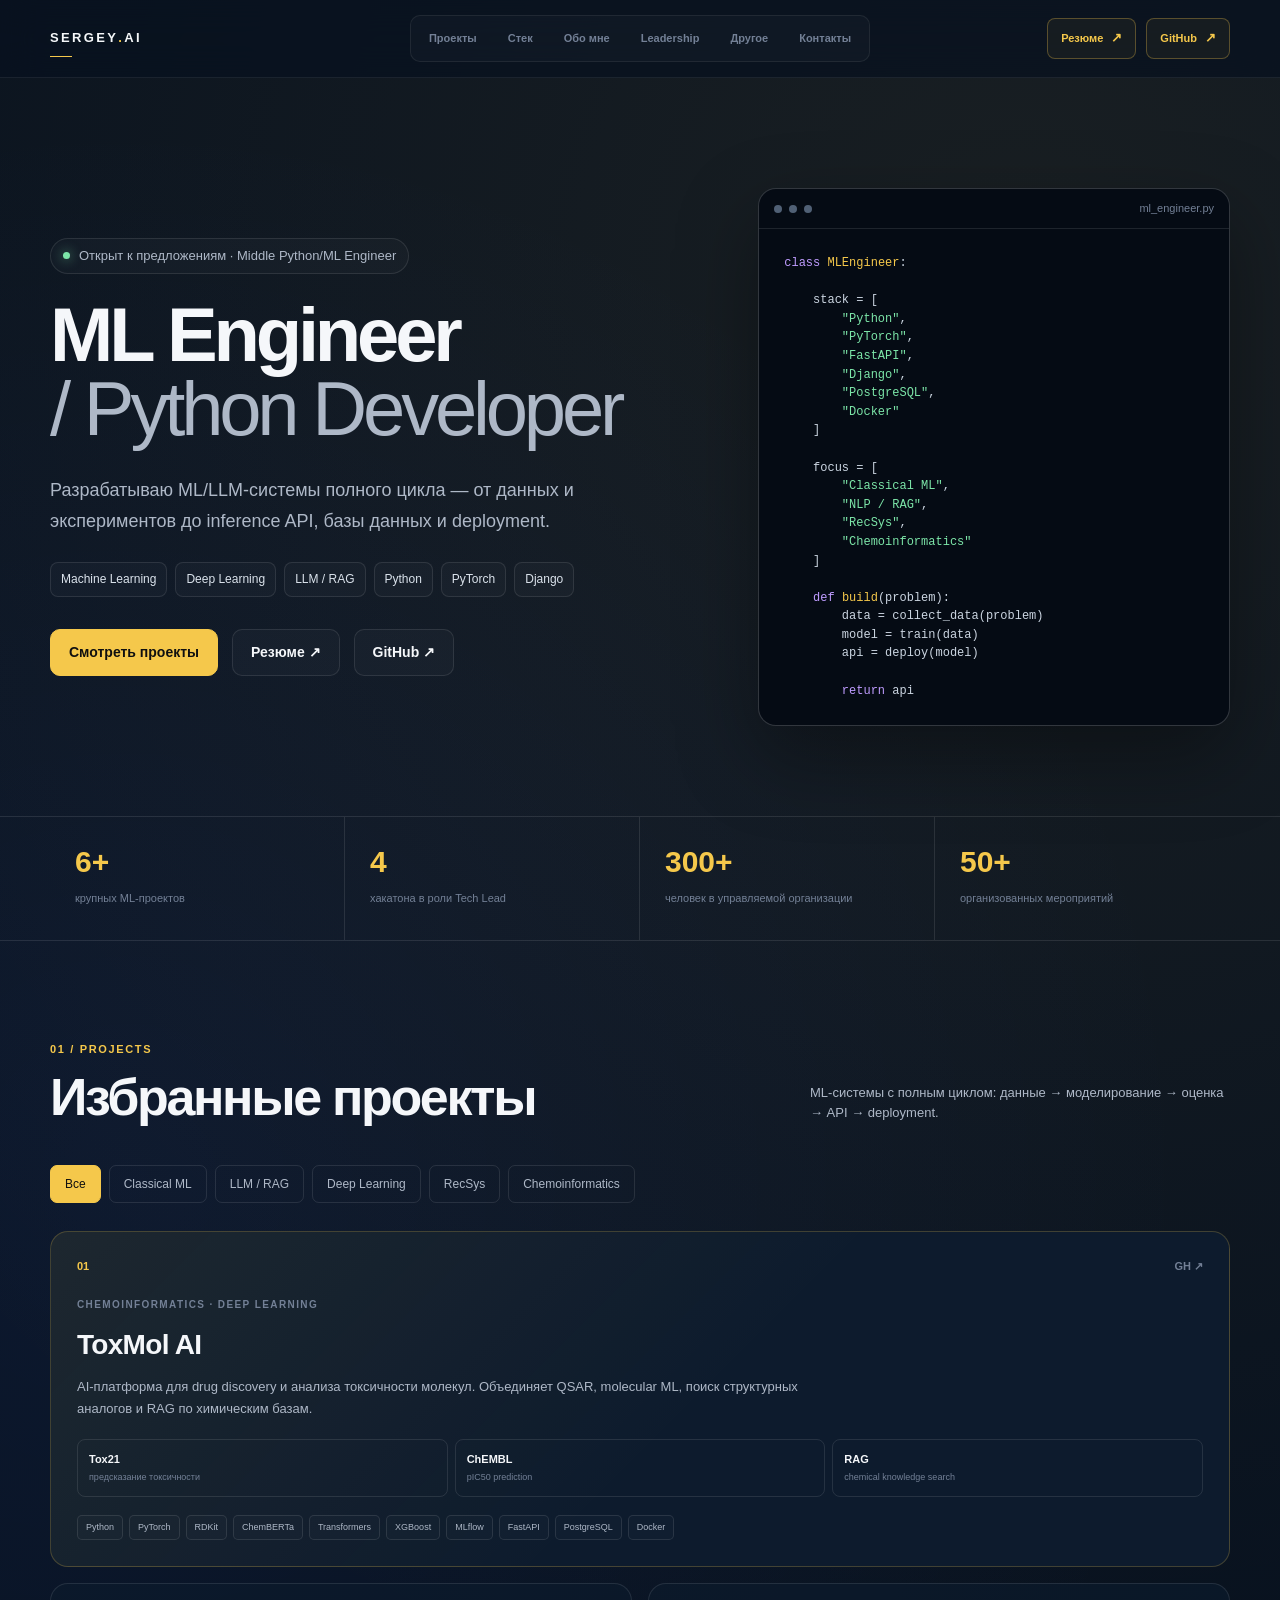
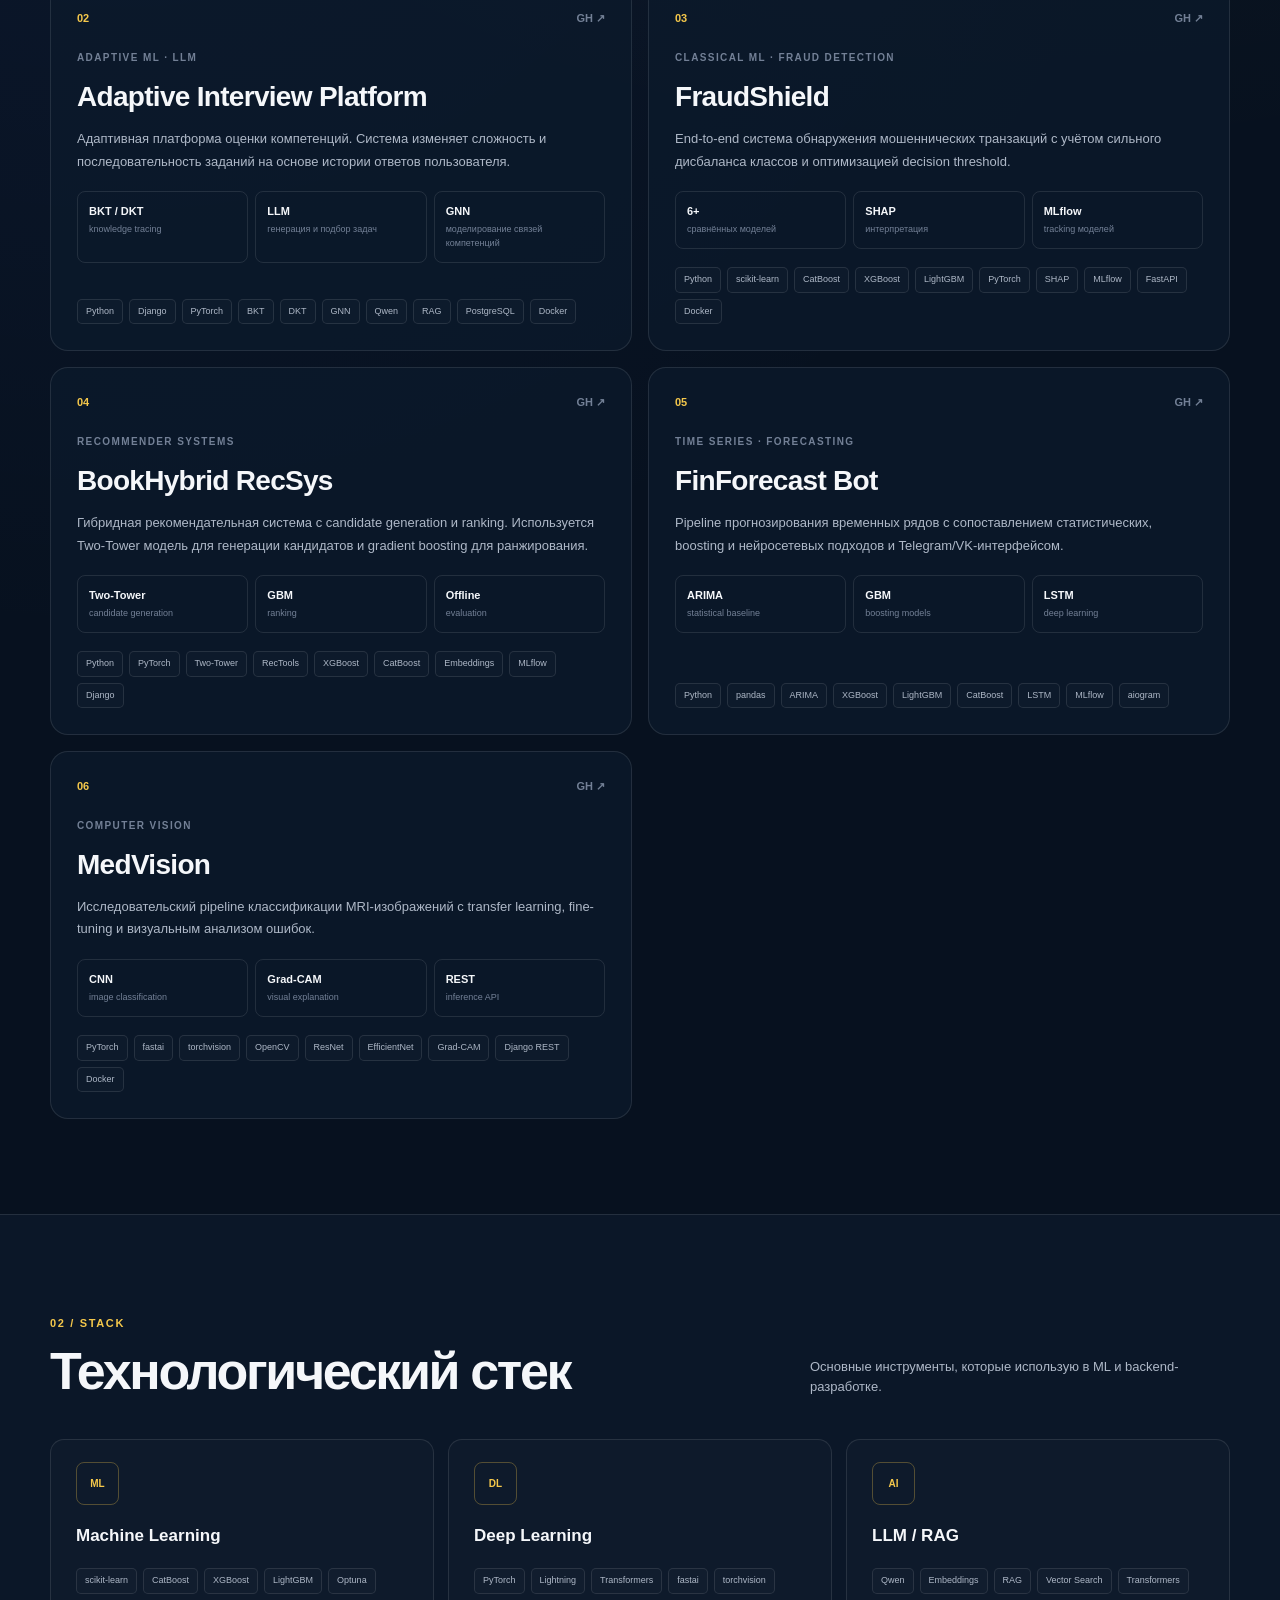
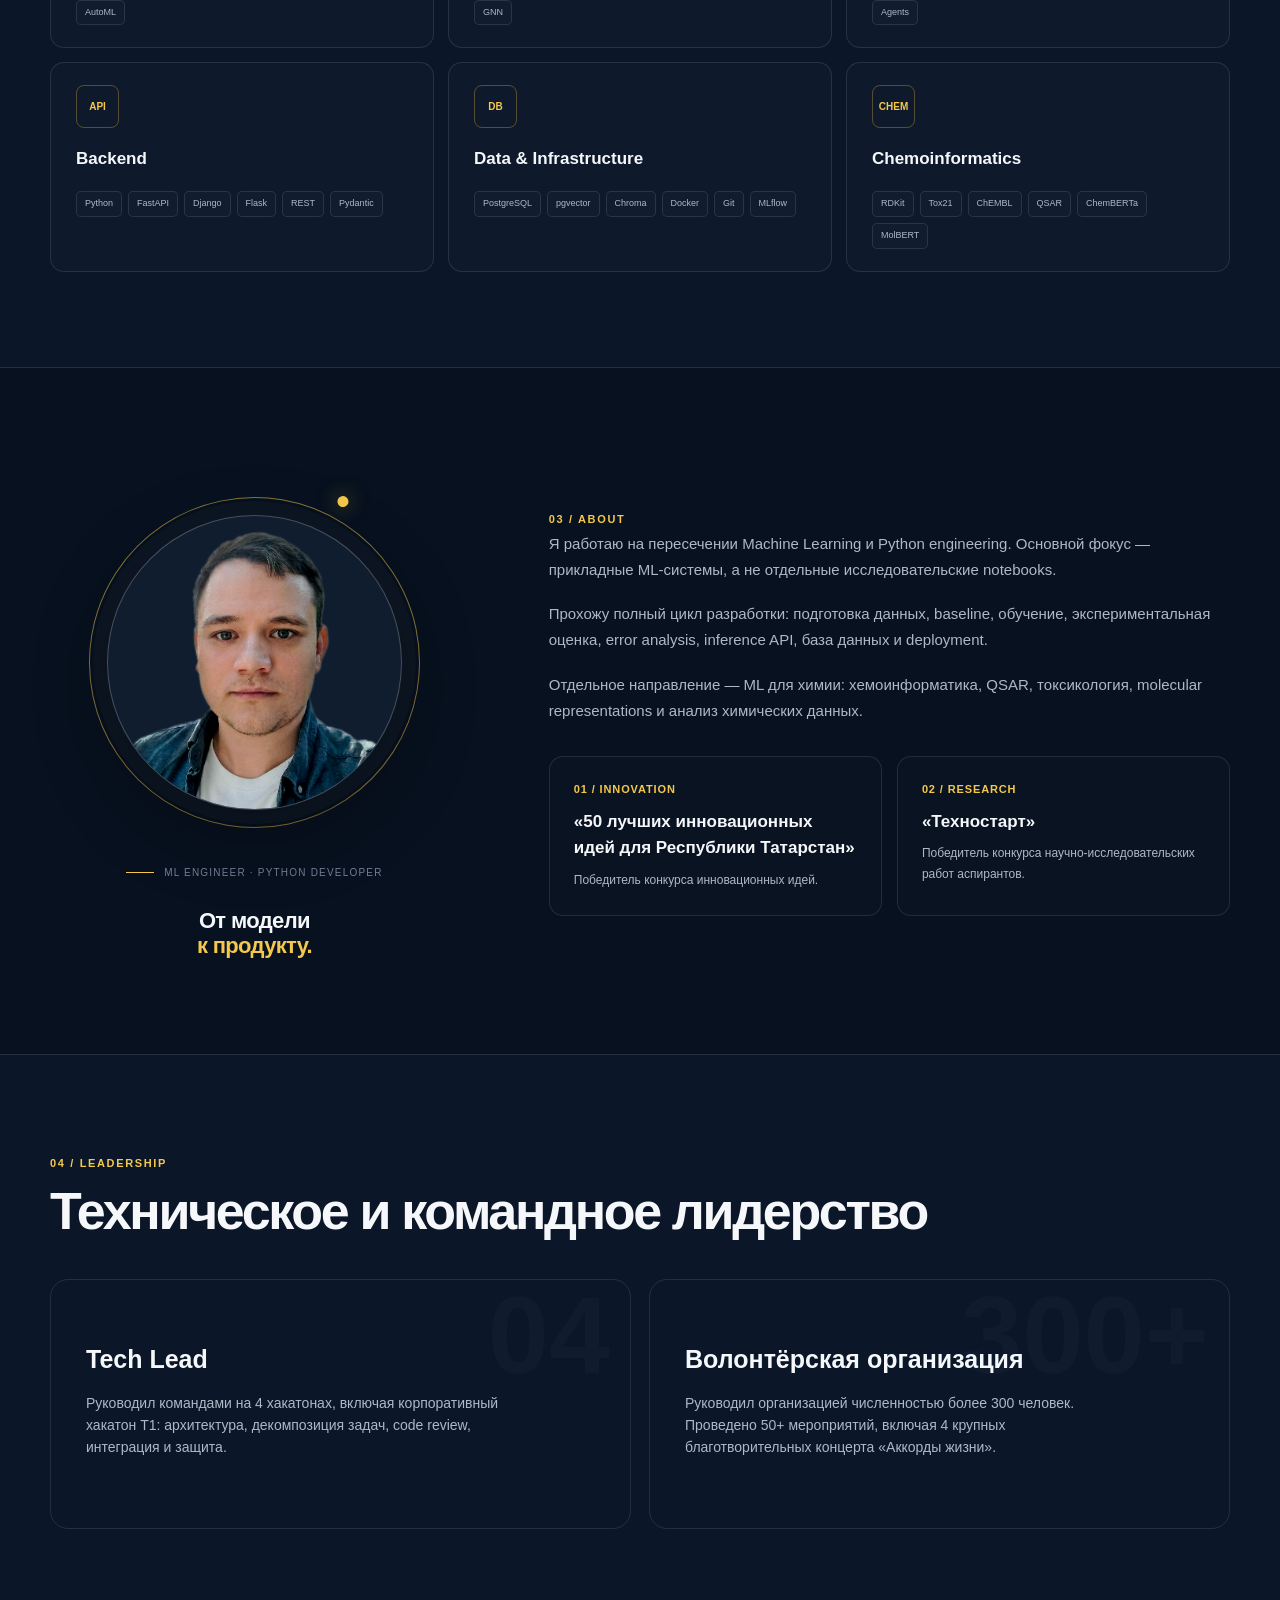
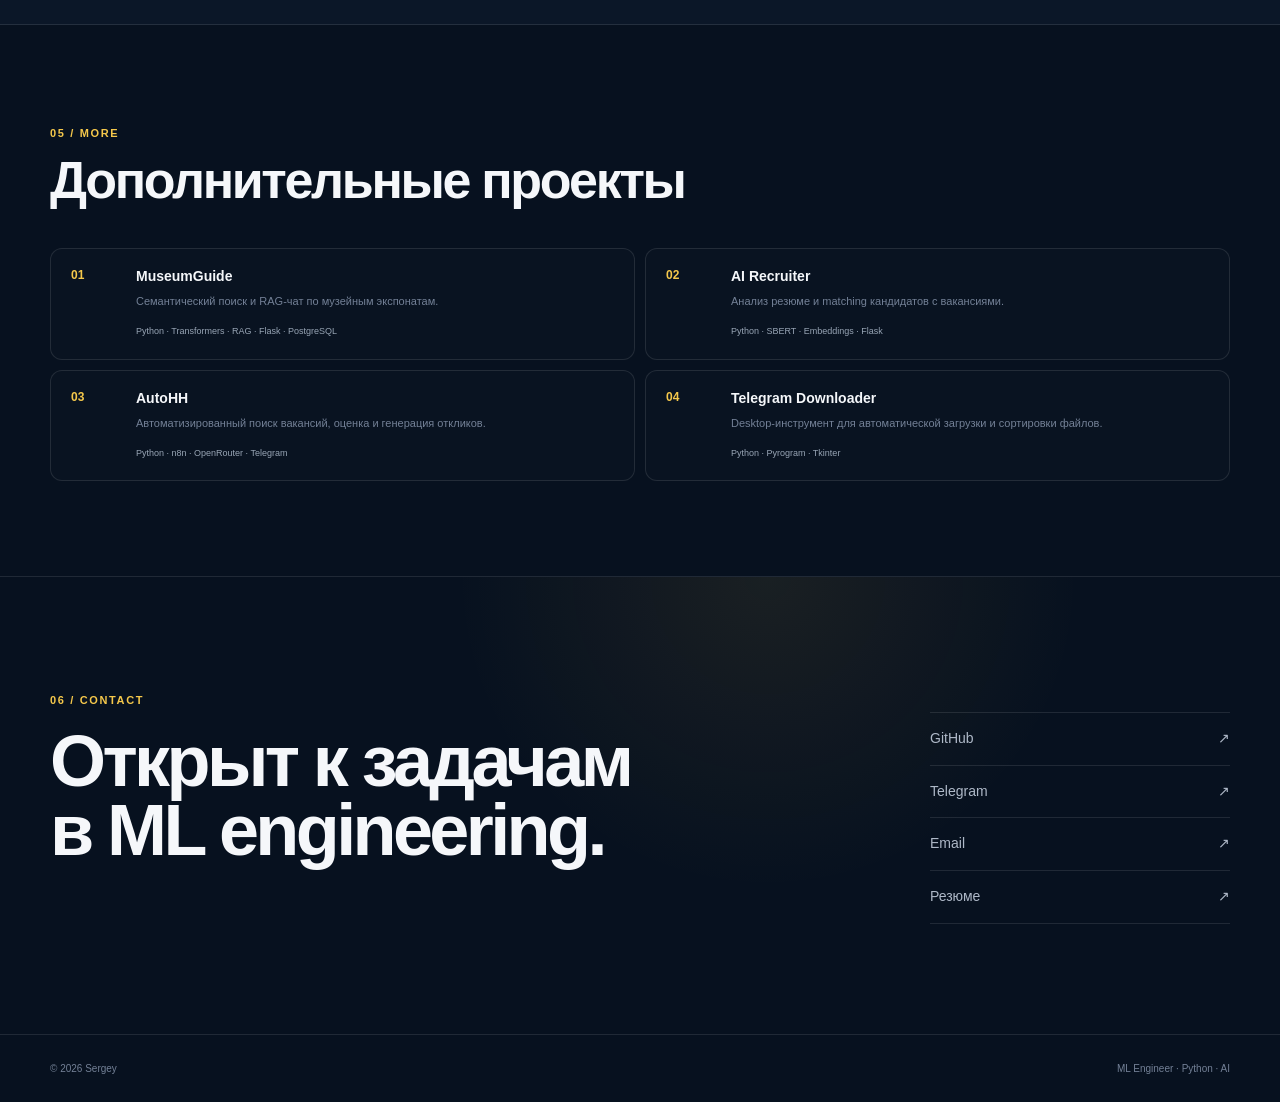
==== commit d7549172: "Merge remote-tracking branch 'origin/main'" ====
--- a/index.html
+++ b/index.html
@@ -61,6 +61,14 @@
         <div class="nav-actions">
 
             <a
+                href="resume.html"
+                class="nav-github"
+            >
+                <span>Резюме</span>
+                <span class="arrow">↗</span>
+            </a>
+
+            <a
                 href="https://github.com/servgri"
                 target="_blank"
                 rel="noopener"
@@ -127,9 +135,17 @@
                     </a>
 
                     <a
+                        href="resume.html"
+                        class="btn btn-secondary"
+                    >
+                        Резюме ↗
+                    </a>
+
+                    <a
                         href="https://github.com/servgri"
                         class="btn btn-secondary"
                         target="_blank"
+                        rel="noopener"
                     >
                         GitHub ↗
                     </a>
@@ -274,8 +290,7 @@
                         <span class="project-number">01</span>
 
                         <div class="project-links">
-                            <a href="#" aria-label="GitHub">GH ↗</a>
-                            <a href="#" aria-label="Demo">DEMO ↗</a>
+                            <a href="https://github.com/servgri/toxmol" target="_blank" rel="noopener" aria-label="GitHub">GH ↗</a>
                         </div>
                     </div>
 
@@ -336,8 +351,7 @@
                         <span class="project-number">02</span>
 
                         <div class="project-links">
-                            <a href="#">GH ↗</a>
-                            <a href="#">DEMO ↗</a>
+                            <a href="https://github.com/servgri/adaptive_interview" target="_blank" rel="noopener">GH ↗</a>
                         </div>
                     </div>
 
@@ -399,7 +413,7 @@
                         <span class="project-number">03</span>
 
                         <div class="project-links">
-                            <a href="#">GH ↗</a>
+                            <a href="https://github.com/servgri/FraudShield" target="_blank" rel="noopener">GH ↗</a>
                         </div>
                     </div>
 
@@ -461,8 +475,7 @@
                         <span class="project-number">04</span>
 
                         <div class="project-links">
-                            <a href="#">GH ↗</a>
-                            <a href="#">DEMO ↗</a>
+                            <a href="https://github.com/servgri/book_rec_sys" target="_blank" rel="noopener">GH ↗</a>
                         </div>
                     </div>
 
@@ -524,8 +537,7 @@
                         <span class="project-number">05</span>
 
                         <div class="project-links">
-                            <a href="#">GH ↗</a>
-                            <a href="#">DEMO ↗</a>
+                            <a href="https://github.com/servgri/forecast_bot" target="_blank" rel="noopener">GH ↗</a>
                         </div>
                     </div>
 
@@ -586,7 +598,7 @@
                         <span class="project-number">06</span>
 
                         <div class="project-links">
-                            <a href="#">GH ↗</a>
+                            <a href="https://github.com/servgri/medcv" target="_blank" rel="noopener">GH ↗</a>
                         </div>
                     </div>
 
@@ -890,7 +902,12 @@
 
             <div class="additional-grid">
 
-                <div class="additional-card">
+                <a
+                    class="additional-card"
+                    href="https://github.com/servgri/museum_guide"
+                    target="_blank"
+                    rel="noopener"
+                >
                     <div class="additional-number">01</div>
                     <div>
                         <h3>MuseumGuide</h3>
@@ -900,10 +917,15 @@
                         </p>
                         <span>Python · Transformers · RAG · Flask · PostgreSQL</span>
                     </div>
-                </div>
-
-
-                <div class="additional-card">
+                </a>
+
+
+                <a
+                    class="additional-card"
+                    href="https://github.com/servgri/ai_recruter"
+                    target="_blank"
+                    rel="noopener"
+                >
                     <div class="additional-number">02</div>
                     <div>
                         <h3>AI Recruiter</h3>
@@ -913,10 +935,15 @@
                         </p>
                         <span>Python · SBERT · Embeddings · Flask</span>
                     </div>
-                </div>
-
-
-                <div class="additional-card">
+                </a>
+
+
+                <a
+                    class="additional-card"
+                    href="https://github.com/servgri/autohh"
+                    target="_blank"
+                    rel="noopener"
+                >
                     <div class="additional-number">03</div>
                     <div>
                         <h3>AutoHH</h3>
@@ -926,10 +953,15 @@
                         </p>
                         <span>Python · n8n · OpenRouter · Telegram</span>
                     </div>
-                </div>
-
-
-                <div class="additional-card">
+                </a>
+
+
+                <a
+                    class="additional-card"
+                    href="https://github.com/servgri/telebot_downloader"
+                    target="_blank"
+                    rel="noopener"
+                >
                     <div class="additional-number">04</div>
                     <div>
                         <h3>Telegram Downloader</h3>
@@ -939,7 +971,7 @@
                         </p>
                         <span>Python · Pyrogram · Tkinter</span>
                     </div>
-                </div>
+                </a>
 
             </div>
 
@@ -965,18 +997,23 @@
 
             <div class="contact-links">
 
-                <a href="https://github.com/" target="_blank">
+                <a href="https://github.com/servgri" target="_blank" rel="noopener">
                     GitHub
                     <span>↗</span>
                 </a>
 
-                <a href="#" target="_blank">
+                <a href="https://t.me/servgri" target="_blank" rel="noopener">
                     Telegram
                     <span>↗</span>
                 </a>
 
-                <a href="mailto:your@email.com">
+                <a href="mailto:svg95@list.ru">
                     Email
+                    <span>↗</span>
+                </a>
+
+                <a href="resume.html">
+                    Резюме
                     <span>↗</span>
                 </a>
 
--- a/styles.css
+++ b/styles.css
@@ -1115,6 +1115,8 @@
 
 .project-category,
 .project-type {
+    display: block;
+
     margin-bottom: 10px;
 
     color: var(--text-muted);
@@ -1243,6 +1245,8 @@
     border-radius: 12px;
 
     background: rgba(255, 255, 255, 0.012);
+
+    color: inherit;
 
     transition: 0.2s;
 }
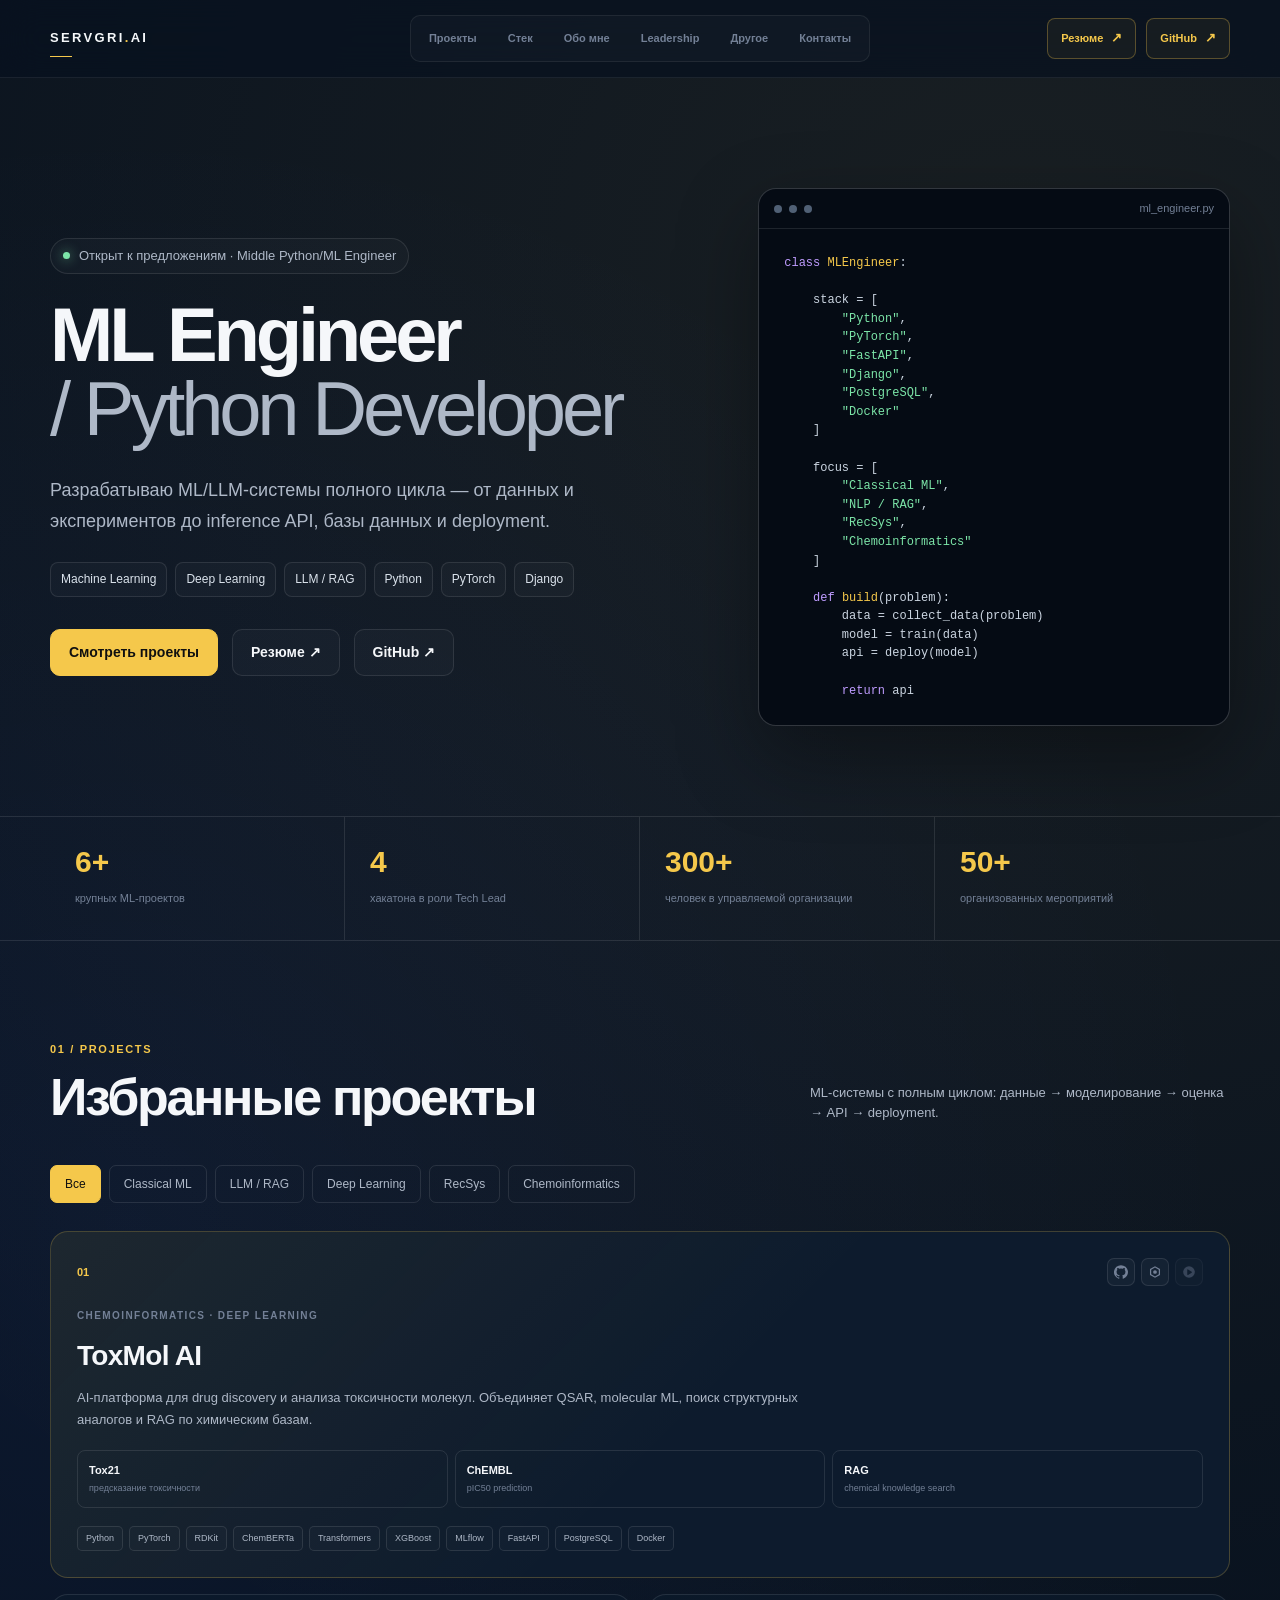
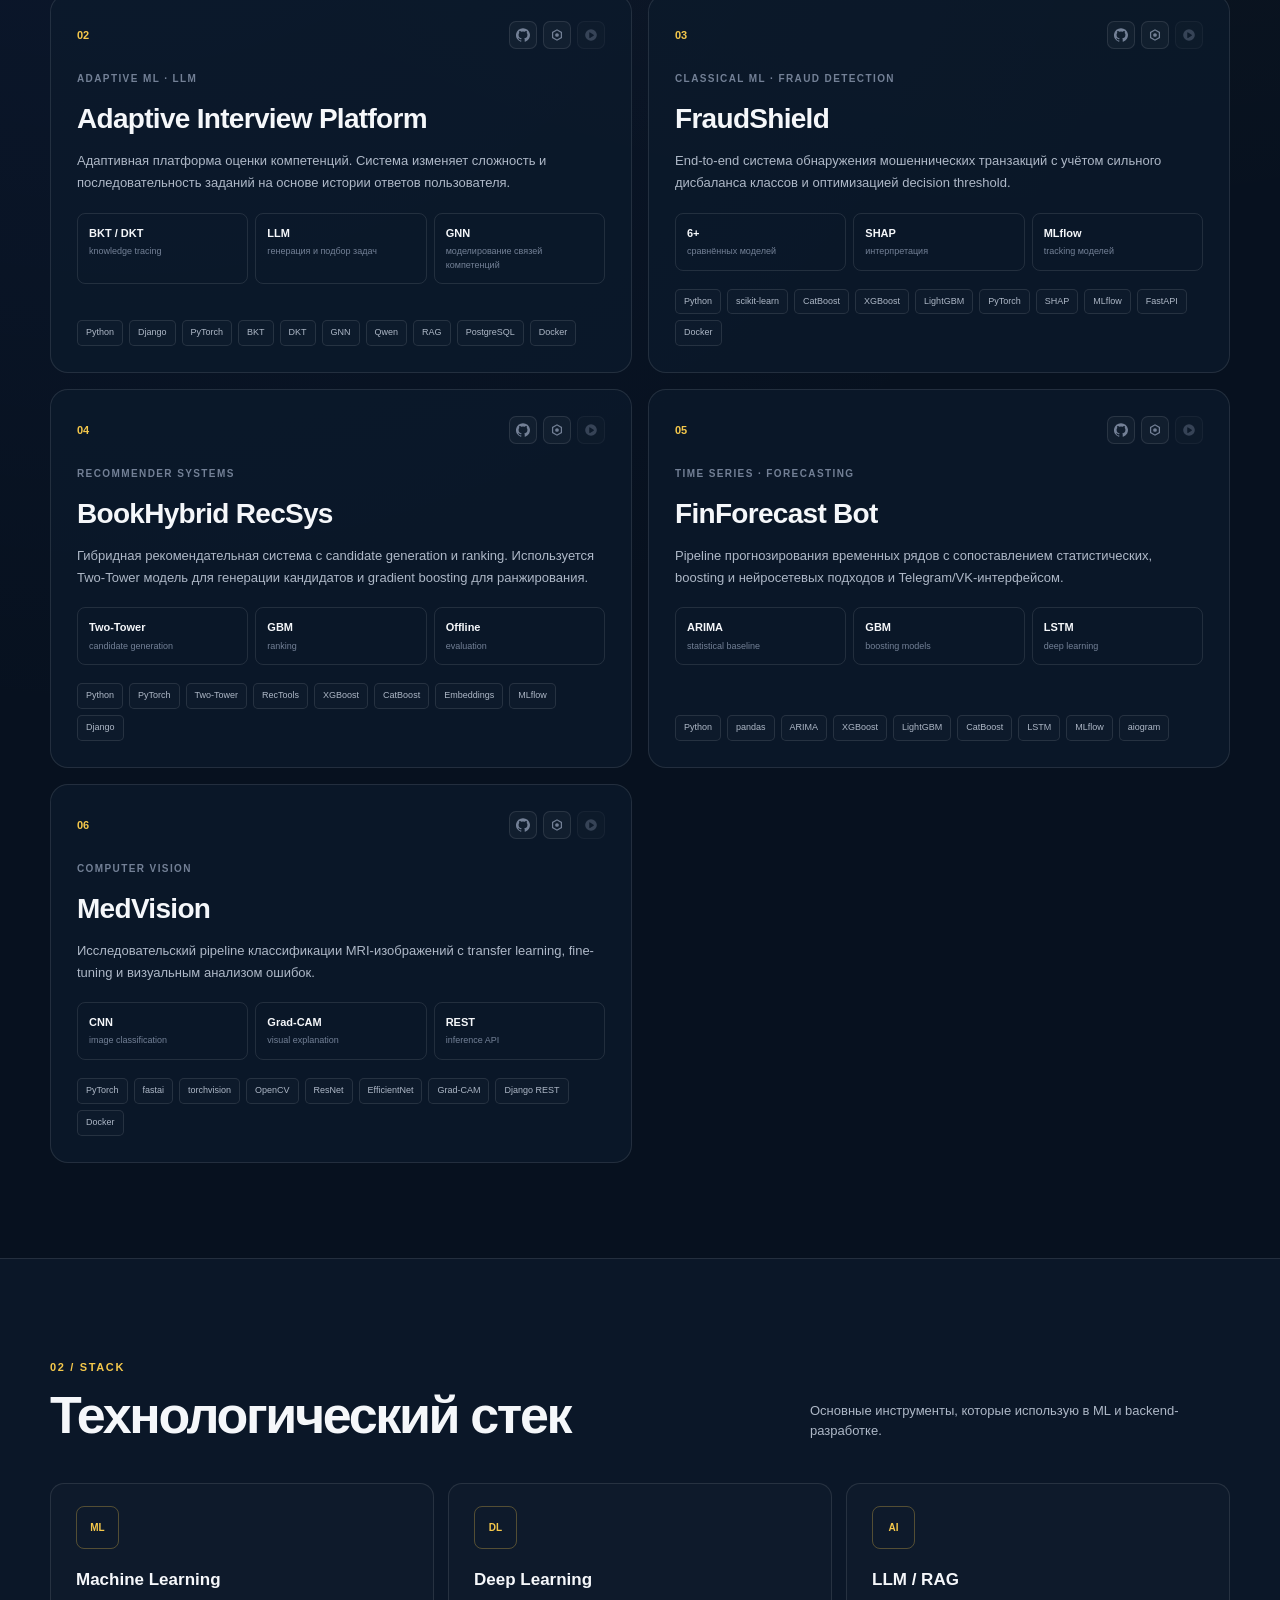
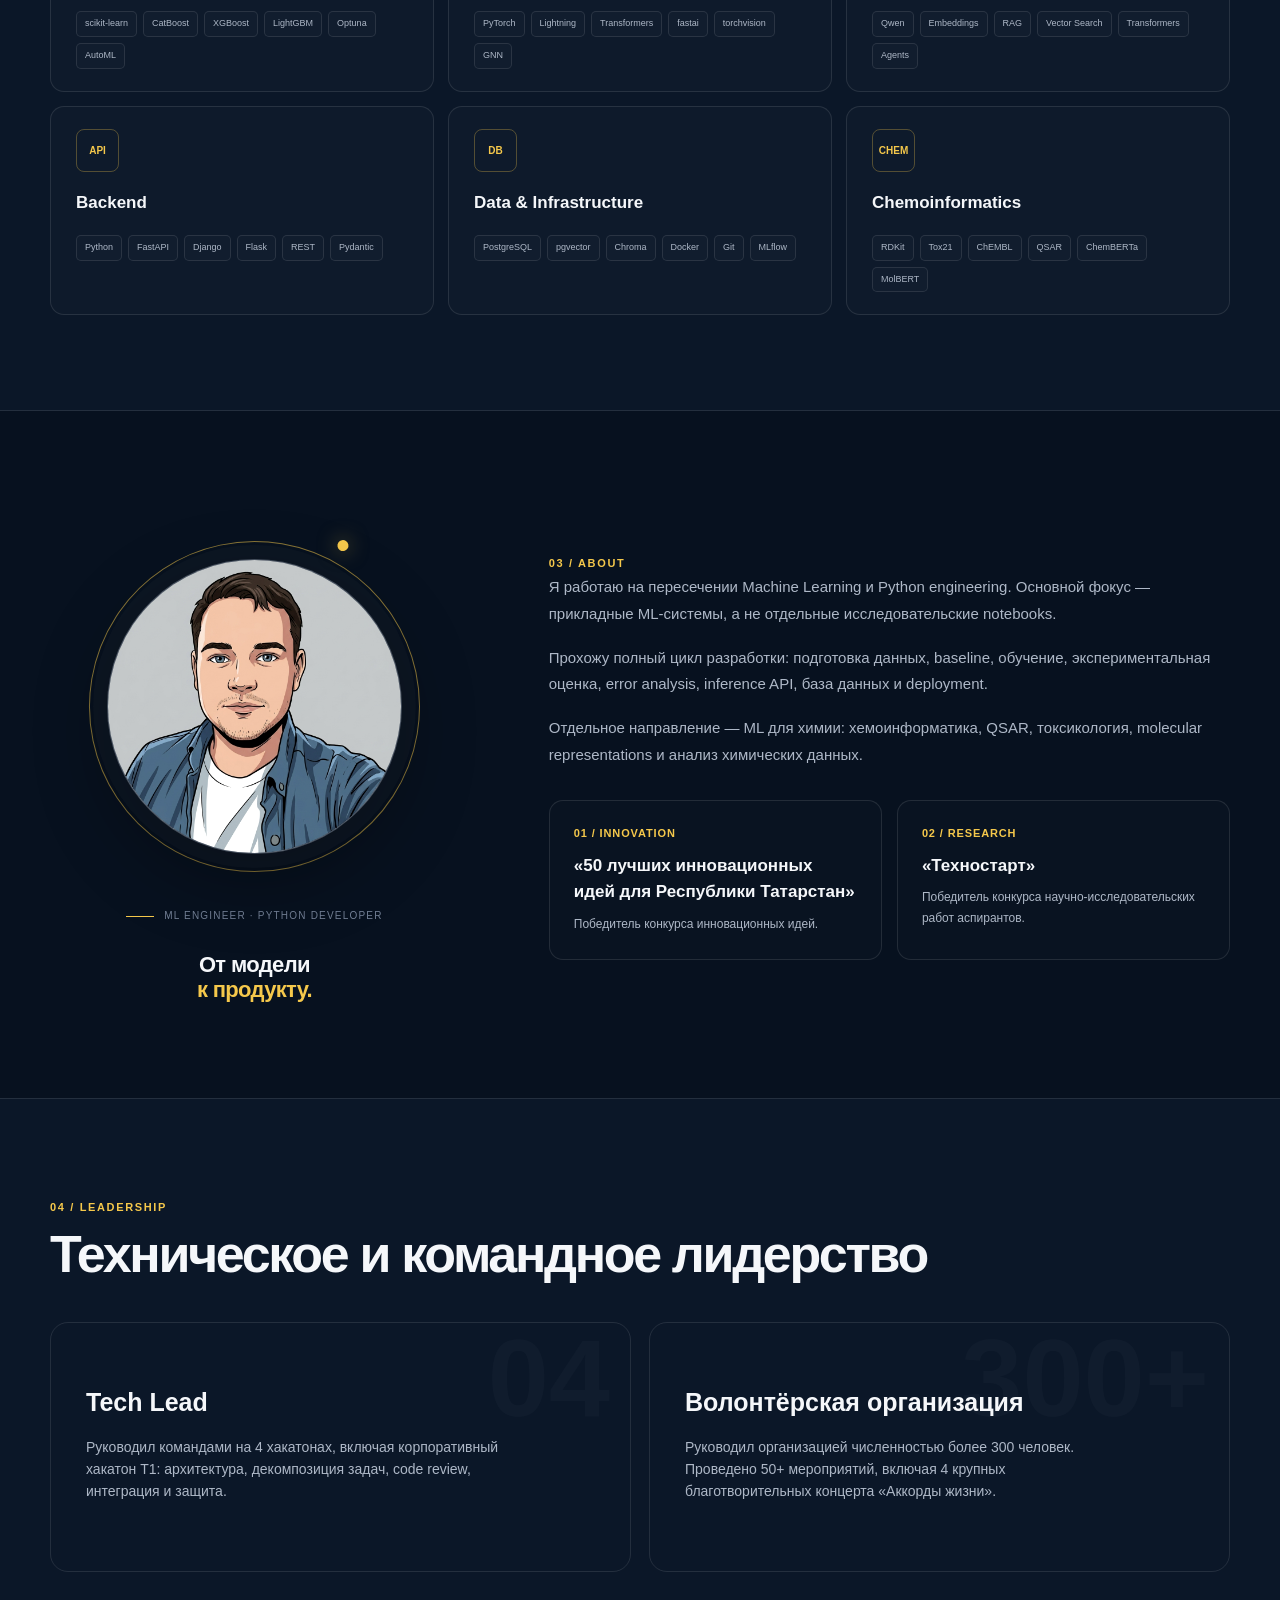
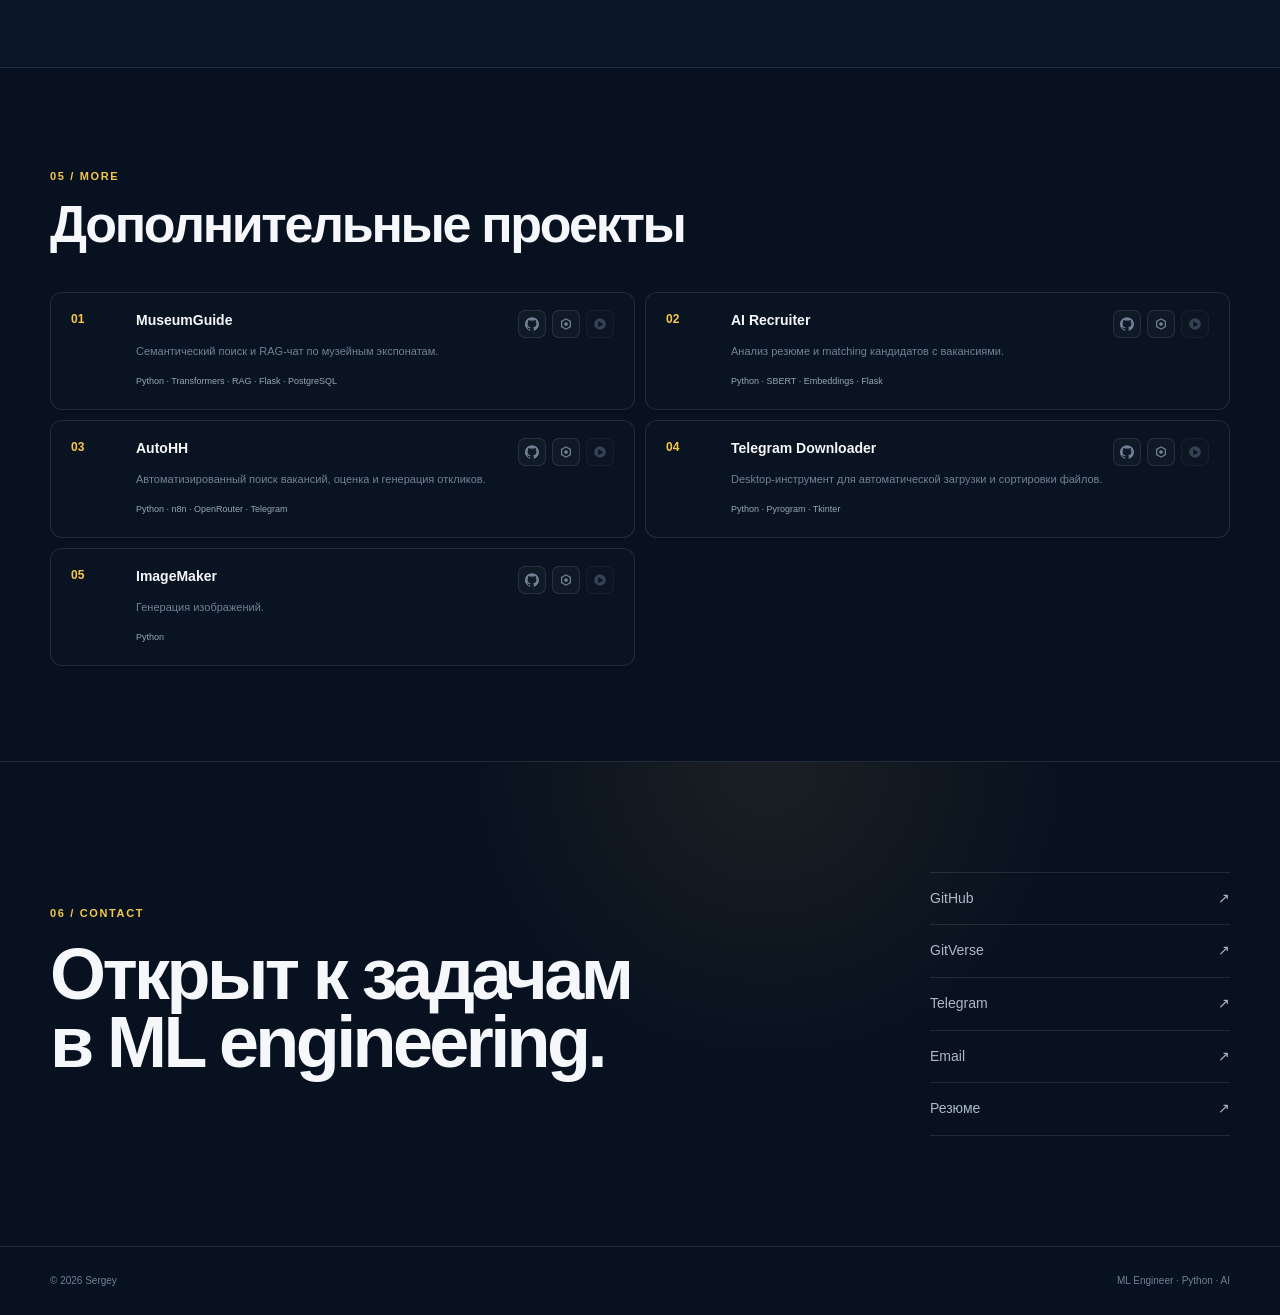
==== commit 7f4b38ee: "logo changing" ====
--- a/index.html
+++ b/index.html
@@ -35,6 +35,12 @@
                     });
                 });
             });
+
+            document.querySelectorAll(".project-icon.is-stub").forEach(link => {
+                link.addEventListener("click", event => {
+                    event.preventDefault();
+                });
+            });
         });
     </script>
 </head>
@@ -45,7 +51,7 @@
     <div class="container nav">
 
         <a href="#top" class="logo">
-            SERGEY<span>.</span>AI
+            SERVGRI<span>.</span>AI
         </a>
 
         <nav class="nav-links" id="main-nav">
@@ -290,7 +296,15 @@
                         <span class="project-number">01</span>
 
                         <div class="project-links">
-                            <a href="https://github.com/servgri/toxmol" target="_blank" rel="noopener" aria-label="GitHub">GH ↗</a>
+                            <a class="project-icon" href="https://github.com/servgri/toxmol" target="_blank" rel="noopener" aria-label="GitHub" title="GitHub">
+                                <span class="icon icon-github"></span>
+                            </a>
+                            <a class="project-icon" href="https://gitverse.ru/servgri/toxmol" target="_blank" rel="noopener" aria-label="GitVerse" title="GitVerse">
+                                <span class="icon icon-gitverse"></span>
+                            </a>
+                            <a class="project-icon is-stub" href="#" aria-label="Демо скоро" title="Демо скоро">
+                                <span class="icon icon-demo"></span>
+                            </a>
                         </div>
                     </div>
 
@@ -351,7 +365,15 @@
                         <span class="project-number">02</span>
 
                         <div class="project-links">
-                            <a href="https://github.com/servgri/adaptive_interview" target="_blank" rel="noopener">GH ↗</a>
+                            <a class="project-icon" href="https://github.com/servgri/adaptive_interview" target="_blank" rel="noopener" aria-label="GitHub" title="GitHub">
+                                <span class="icon icon-github"></span>
+                            </a>
+                            <a class="project-icon" href="https://gitverse.ru/servgri/adaptive_interview" target="_blank" rel="noopener" aria-label="GitVerse" title="GitVerse">
+                                <span class="icon icon-gitverse"></span>
+                            </a>
+                            <a class="project-icon is-stub" href="#" aria-label="Демо скоро" title="Демо скоро">
+                                <span class="icon icon-demo"></span>
+                            </a>
                         </div>
                     </div>
 
@@ -413,7 +435,15 @@
                         <span class="project-number">03</span>
 
                         <div class="project-links">
-                            <a href="https://github.com/servgri/FraudShield" target="_blank" rel="noopener">GH ↗</a>
+                            <a class="project-icon" href="https://github.com/servgri/FraudShield" target="_blank" rel="noopener" aria-label="GitHub" title="GitHub">
+                                <span class="icon icon-github"></span>
+                            </a>
+                            <a class="project-icon" href="https://gitverse.ru/servgri/FraudShield" target="_blank" rel="noopener" aria-label="GitVerse" title="GitVerse">
+                                <span class="icon icon-gitverse"></span>
+                            </a>
+                            <a class="project-icon is-stub" href="#" aria-label="Демо скоро" title="Демо скоро">
+                                <span class="icon icon-demo"></span>
+                            </a>
                         </div>
                     </div>
 
@@ -475,7 +505,15 @@
                         <span class="project-number">04</span>
 
                         <div class="project-links">
-                            <a href="https://github.com/servgri/book_rec_sys" target="_blank" rel="noopener">GH ↗</a>
+                            <a class="project-icon" href="https://github.com/servgri/book_rec_sys" target="_blank" rel="noopener" aria-label="GitHub" title="GitHub">
+                                <span class="icon icon-github"></span>
+                            </a>
+                            <a class="project-icon" href="https://gitverse.ru/servgri/book_rec_sys" target="_blank" rel="noopener" aria-label="GitVerse" title="GitVerse">
+                                <span class="icon icon-gitverse"></span>
+                            </a>
+                            <a class="project-icon is-stub" href="#" aria-label="Демо скоро" title="Демо скоро">
+                                <span class="icon icon-demo"></span>
+                            </a>
                         </div>
                     </div>
 
@@ -537,7 +575,15 @@
                         <span class="project-number">05</span>
 
                         <div class="project-links">
-                            <a href="https://github.com/servgri/forecast_bot" target="_blank" rel="noopener">GH ↗</a>
+                            <a class="project-icon" href="https://github.com/servgri/forecast_bot" target="_blank" rel="noopener" aria-label="GitHub" title="GitHub">
+                                <span class="icon icon-github"></span>
+                            </a>
+                            <a class="project-icon" href="https://gitverse.ru/servgri/forecast_bot" target="_blank" rel="noopener" aria-label="GitVerse" title="GitVerse">
+                                <span class="icon icon-gitverse"></span>
+                            </a>
+                            <a class="project-icon is-stub" href="#" aria-label="Демо скоро" title="Демо скоро">
+                                <span class="icon icon-demo"></span>
+                            </a>
                         </div>
                     </div>
 
@@ -598,7 +644,15 @@
                         <span class="project-number">06</span>
 
                         <div class="project-links">
-                            <a href="https://github.com/servgri/medcv" target="_blank" rel="noopener">GH ↗</a>
+                            <a class="project-icon" href="https://github.com/servgri/medcv" target="_blank" rel="noopener" aria-label="GitHub" title="GitHub">
+                                <span class="icon icon-github"></span>
+                            </a>
+                            <a class="project-icon" href="https://gitverse.ru/servgri/medcv" target="_blank" rel="noopener" aria-label="GitVerse" title="GitVerse">
+                                <span class="icon icon-gitverse"></span>
+                            </a>
+                            <a class="project-icon is-stub" href="#" aria-label="Демо скоро" title="Демо скоро">
+                                <span class="icon icon-demo"></span>
+                            </a>
                         </div>
                     </div>
 
@@ -784,7 +838,7 @@
         <div class="photo-accent"></div>
 
         <div class="photo-circle">
-            <img src="assets/avatar.png" alt="Сергей">
+            <img src="assets/avatar_1.jpeg" alt="Сергей">
         </div>
     </div>
 
@@ -902,76 +956,133 @@
 
             <div class="additional-grid">
 
-                <a
-                    class="additional-card"
-                    href="https://github.com/servgri/museum_guide"
-                    target="_blank"
-                    rel="noopener"
-                >
+                <article class="additional-card">
                     <div class="additional-number">01</div>
                     <div>
-                        <h3>MuseumGuide</h3>
+                        <div class="additional-head">
+                            <h3>MuseumGuide</h3>
+                            <div class="project-links">
+                                <a class="project-icon" href="https://github.com/servgri/museum_guide" target="_blank" rel="noopener" aria-label="GitHub" title="GitHub">
+                                    <span class="icon icon-github"></span>
+                                </a>
+                                <a class="project-icon" href="https://gitverse.ru/servgri/museum_guide" target="_blank" rel="noopener" aria-label="GitVerse" title="GitVerse">
+                                    <span class="icon icon-gitverse"></span>
+                                </a>
+                                <a class="project-icon is-stub" href="#" aria-label="Демо скоро" title="Демо скоро">
+                                    <span class="icon icon-demo"></span>
+                                </a>
+                            </div>
+                        </div>
                         <p>
                             Семантический поиск и RAG-чат
                             по музейным экспонатам.
                         </p>
-                        <span>Python · Transformers · RAG · Flask · PostgreSQL</span>
-                    </div>
-                </a>
-
-
-                <a
-                    class="additional-card"
-                    href="https://github.com/servgri/ai_recruter"
-                    target="_blank"
-                    rel="noopener"
-                >
+                        <span class="additional-tech">Python · Transformers · RAG · Flask · PostgreSQL</span>
+                    </div>
+                </article>
+
+
+                <article class="additional-card">
                     <div class="additional-number">02</div>
                     <div>
-                        <h3>AI Recruiter</h3>
+                        <div class="additional-head">
+                            <h3>AI Recruiter</h3>
+                            <div class="project-links">
+                                <a class="project-icon" href="https://github.com/servgri/ai_recruter" target="_blank" rel="noopener" aria-label="GitHub" title="GitHub">
+                                    <span class="icon icon-github"></span>
+                                </a>
+                                <a class="project-icon" href="https://gitverse.ru/servgri/ai_recruter" target="_blank" rel="noopener" aria-label="GitVerse" title="GitVerse">
+                                    <span class="icon icon-gitverse"></span>
+                                </a>
+                                <a class="project-icon is-stub" href="#" aria-label="Демо скоро" title="Демо скоро">
+                                    <span class="icon icon-demo"></span>
+                                </a>
+                            </div>
+                        </div>
                         <p>
                             Анализ резюме и matching
                             кандидатов с вакансиями.
                         </p>
-                        <span>Python · SBERT · Embeddings · Flask</span>
-                    </div>
-                </a>
-
-
-                <a
-                    class="additional-card"
-                    href="https://github.com/servgri/autohh"
-                    target="_blank"
-                    rel="noopener"
-                >
+                        <span class="additional-tech">Python · SBERT · Embeddings · Flask</span>
+                    </div>
+                </article>
+
+
+                <article class="additional-card">
                     <div class="additional-number">03</div>
                     <div>
-                        <h3>AutoHH</h3>
+                        <div class="additional-head">
+                            <h3>AutoHH</h3>
+                            <div class="project-links">
+                                <a class="project-icon" href="https://github.com/servgri/autohh" target="_blank" rel="noopener" aria-label="GitHub" title="GitHub">
+                                    <span class="icon icon-github"></span>
+                                </a>
+                                <a class="project-icon" href="https://gitverse.ru/servgri/autohh" target="_blank" rel="noopener" aria-label="GitVerse" title="GitVerse">
+                                    <span class="icon icon-gitverse"></span>
+                                </a>
+                                <a class="project-icon is-stub" href="#" aria-label="Демо скоро" title="Демо скоро">
+                                    <span class="icon icon-demo"></span>
+                                </a>
+                            </div>
+                        </div>
                         <p>
                             Автоматизированный поиск вакансий,
                             оценка и генерация откликов.
                         </p>
-                        <span>Python · n8n · OpenRouter · Telegram</span>
-                    </div>
-                </a>
-
-
-                <a
-                    class="additional-card"
-                    href="https://github.com/servgri/telebot_downloader"
-                    target="_blank"
-                    rel="noopener"
-                >
+                        <span class="additional-tech">Python · n8n · OpenRouter · Telegram</span>
+                    </div>
+                </article>
+
+
+                <article class="additional-card">
                     <div class="additional-number">04</div>
                     <div>
-                        <h3>Telegram Downloader</h3>
+                        <div class="additional-head">
+                            <h3>Telegram Downloader</h3>
+                            <div class="project-links">
+                                <a class="project-icon" href="https://github.com/servgri/telebot_downloader" target="_blank" rel="noopener" aria-label="GitHub" title="GitHub">
+                                    <span class="icon icon-github"></span>
+                                </a>
+                                <a class="project-icon" href="https://gitverse.ru/servgri/telebot_downloader" target="_blank" rel="noopener" aria-label="GitVerse" title="GitVerse">
+                                    <span class="icon icon-gitverse"></span>
+                                </a>
+                                <a class="project-icon is-stub" href="#" aria-label="Демо скоро" title="Демо скоро">
+                                    <span class="icon icon-demo"></span>
+                                </a>
+                            </div>
+                        </div>
                         <p>
                             Desktop-инструмент для автоматической
                             загрузки и сортировки файлов.
                         </p>
-                        <span>Python · Pyrogram · Tkinter</span>
-                    </div>
-                </a>
+                        <span class="additional-tech">Python · Pyrogram · Tkinter</span>
+                    </div>
+                </article>
+
+
+                <article class="additional-card">
+                    <div class="additional-number">05</div>
+                    <div>
+                        <div class="additional-head">
+                            <h3>ImageMaker</h3>
+                            <div class="project-links">
+                                <a class="project-icon" href="https://github.com/servgri/ImageMaker" target="_blank" rel="noopener" aria-label="GitHub" title="GitHub">
+                                    <span class="icon icon-github"></span>
+                                </a>
+                                <a class="project-icon" href="https://gitverse.ru/servgri/ImageMaker" target="_blank" rel="noopener" aria-label="GitVerse" title="GitVerse">
+                                    <span class="icon icon-gitverse"></span>
+                                </a>
+                                <a class="project-icon is-stub" href="#" aria-label="Демо скоро" title="Демо скоро">
+                                    <span class="icon icon-demo"></span>
+                                </a>
+                            </div>
+                        </div>
+                        <p>
+                            Генерация изображений.
+                        </p>
+                        <span class="additional-tech">Python</span>
+                    </div>
+                </article>
 
             </div>
 
@@ -999,6 +1110,11 @@
 
                 <a href="https://github.com/servgri" target="_blank" rel="noopener">
                     GitHub
+                    <span>↗</span>
+                </a>
+
+                <a href="https://gitverse.ru/servgri" target="_blank" rel="noopener">
+                    GitVerse
                     <span>↗</span>
                 </a>
 
--- a/styles.css
+++ b/styles.css
@@ -1097,7 +1097,9 @@
 .project-links {
     display: flex;
 
-    gap: 10px;
+    align-items: center;
+
+    gap: 6px;
 }
 
 .project-links a {
@@ -1111,6 +1113,78 @@
 
 .project-links a:hover {
     color: var(--accent);
+}
+
+.project-icon {
+    display: grid;
+    place-items: center;
+
+    width: 28px;
+    height: 28px;
+
+    border: 1px solid var(--border);
+
+    border-radius: 7px;
+
+    color: var(--text-muted);
+
+    background: rgba(255, 255, 255, 0.03);
+
+    transition:
+        color 0.2s,
+        border-color 0.2s,
+        background 0.2s,
+        transform 0.2s;
+}
+
+.project-icon .icon {
+    display: block;
+
+    width: 14px;
+    height: 14px;
+
+    background: currentColor;
+
+    -webkit-mask: var(--icon) center / contain no-repeat;
+    mask: var(--icon) center / contain no-repeat;
+}
+
+.icon-github {
+    --icon: url("assets/icons/github.svg");
+}
+
+.icon-gitverse {
+    --icon: url("assets/icons/gitverse.svg");
+}
+
+.icon-demo {
+    --icon: url("assets/icons/demo.svg");
+}
+
+.project-icon:hover {
+    color: var(--accent);
+
+    border-color: rgba(245, 200, 75, 0.45);
+
+    background: rgba(245, 200, 75, 0.1);
+
+    transform: translateY(-1px);
+}
+
+.project-icon.is-stub {
+    opacity: 0.42;
+
+    cursor: not-allowed;
+}
+
+.project-icon.is-stub:hover {
+    color: var(--text-muted);
+
+    border-color: var(--border);
+
+    background: rgba(255, 255, 255, 0.03);
+
+    transform: none;
 }
 
 .project-category,
@@ -1264,6 +1338,25 @@
     gap: 15px;
 }
 
+.additional-head {
+    display: flex;
+
+    align-items: flex-start;
+    justify-content: space-between;
+
+    gap: 10px;
+
+    margin-bottom: 5px;
+}
+
+.additional-head h3 {
+    margin: 0;
+}
+
+.additional-card .project-links {
+    flex-shrink: 0;
+}
+
 .small-project h4,
 .additional-card h3 {
     margin: 0 0 5px;
@@ -1281,7 +1374,7 @@
 }
 
 .small-project span,
-.additional-card span {
+.additional-tech {
     color: #98a5b5;
 
     font-size: 9px;
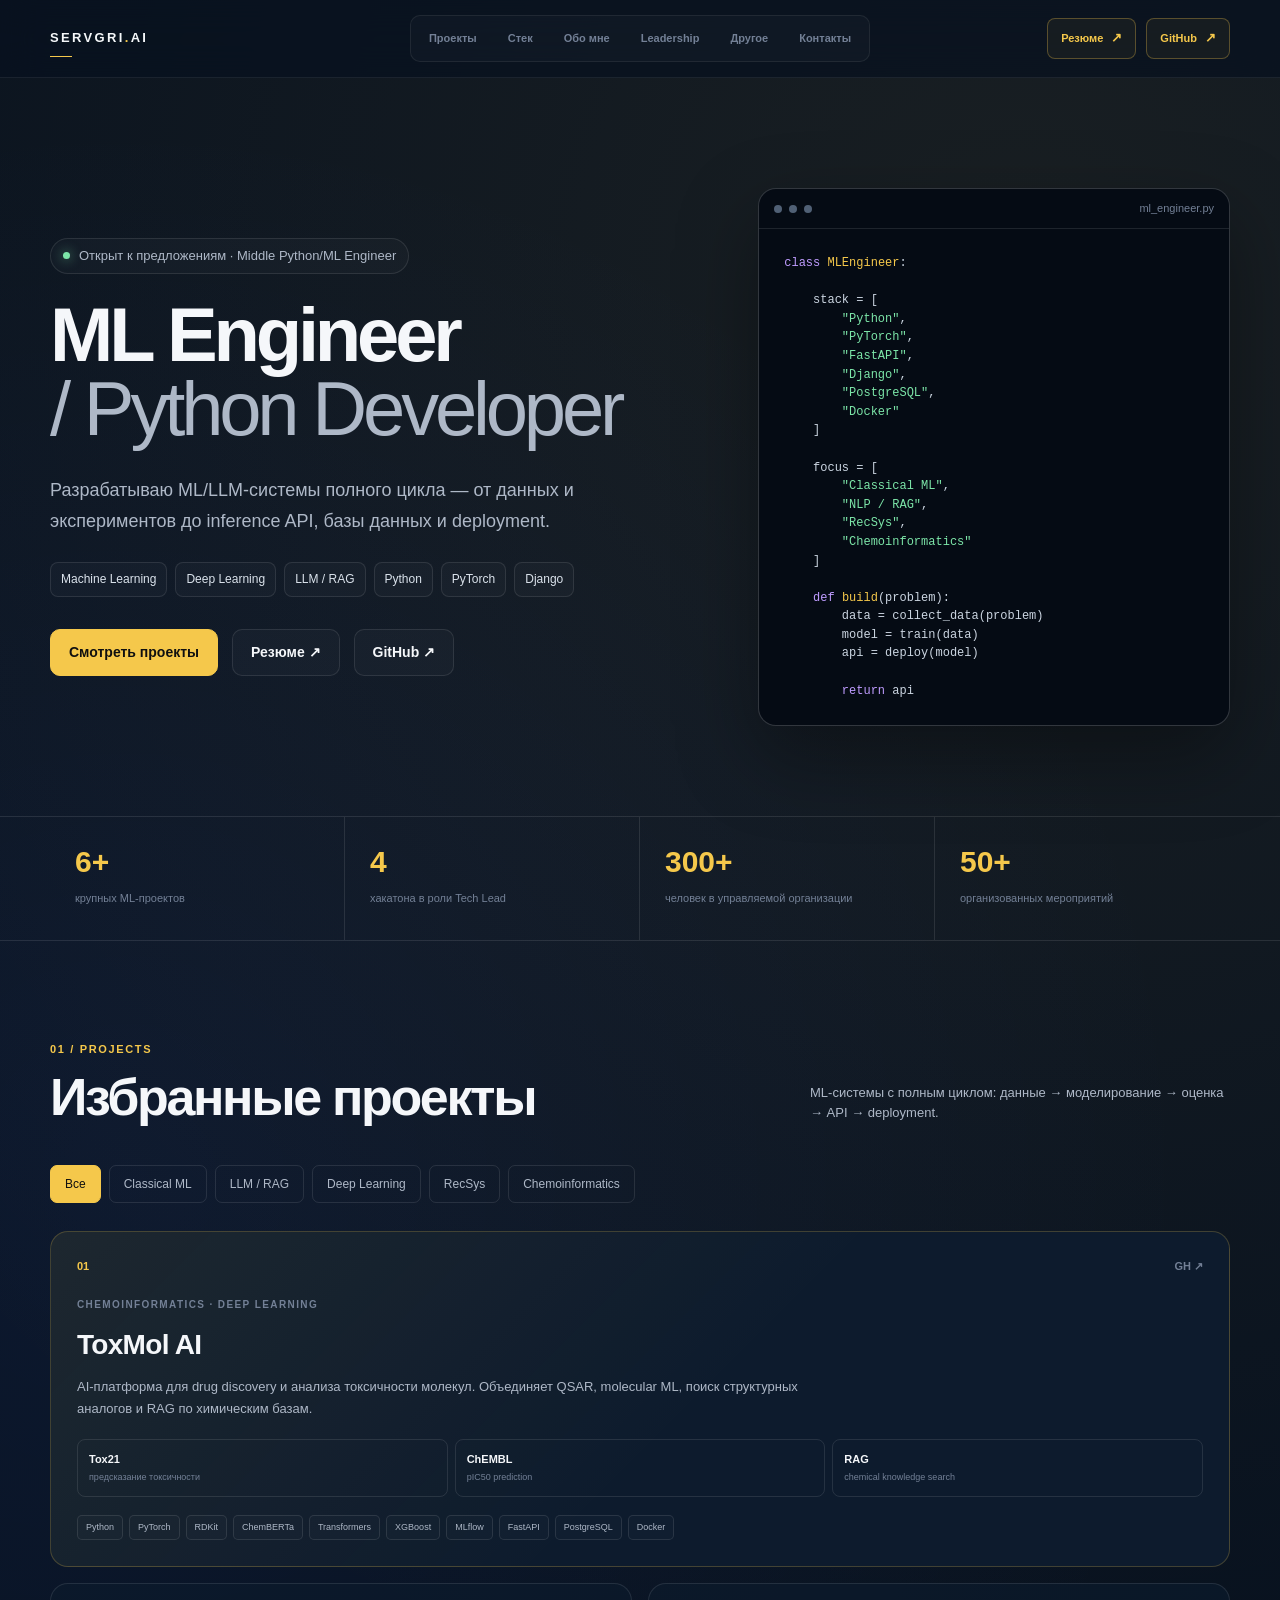
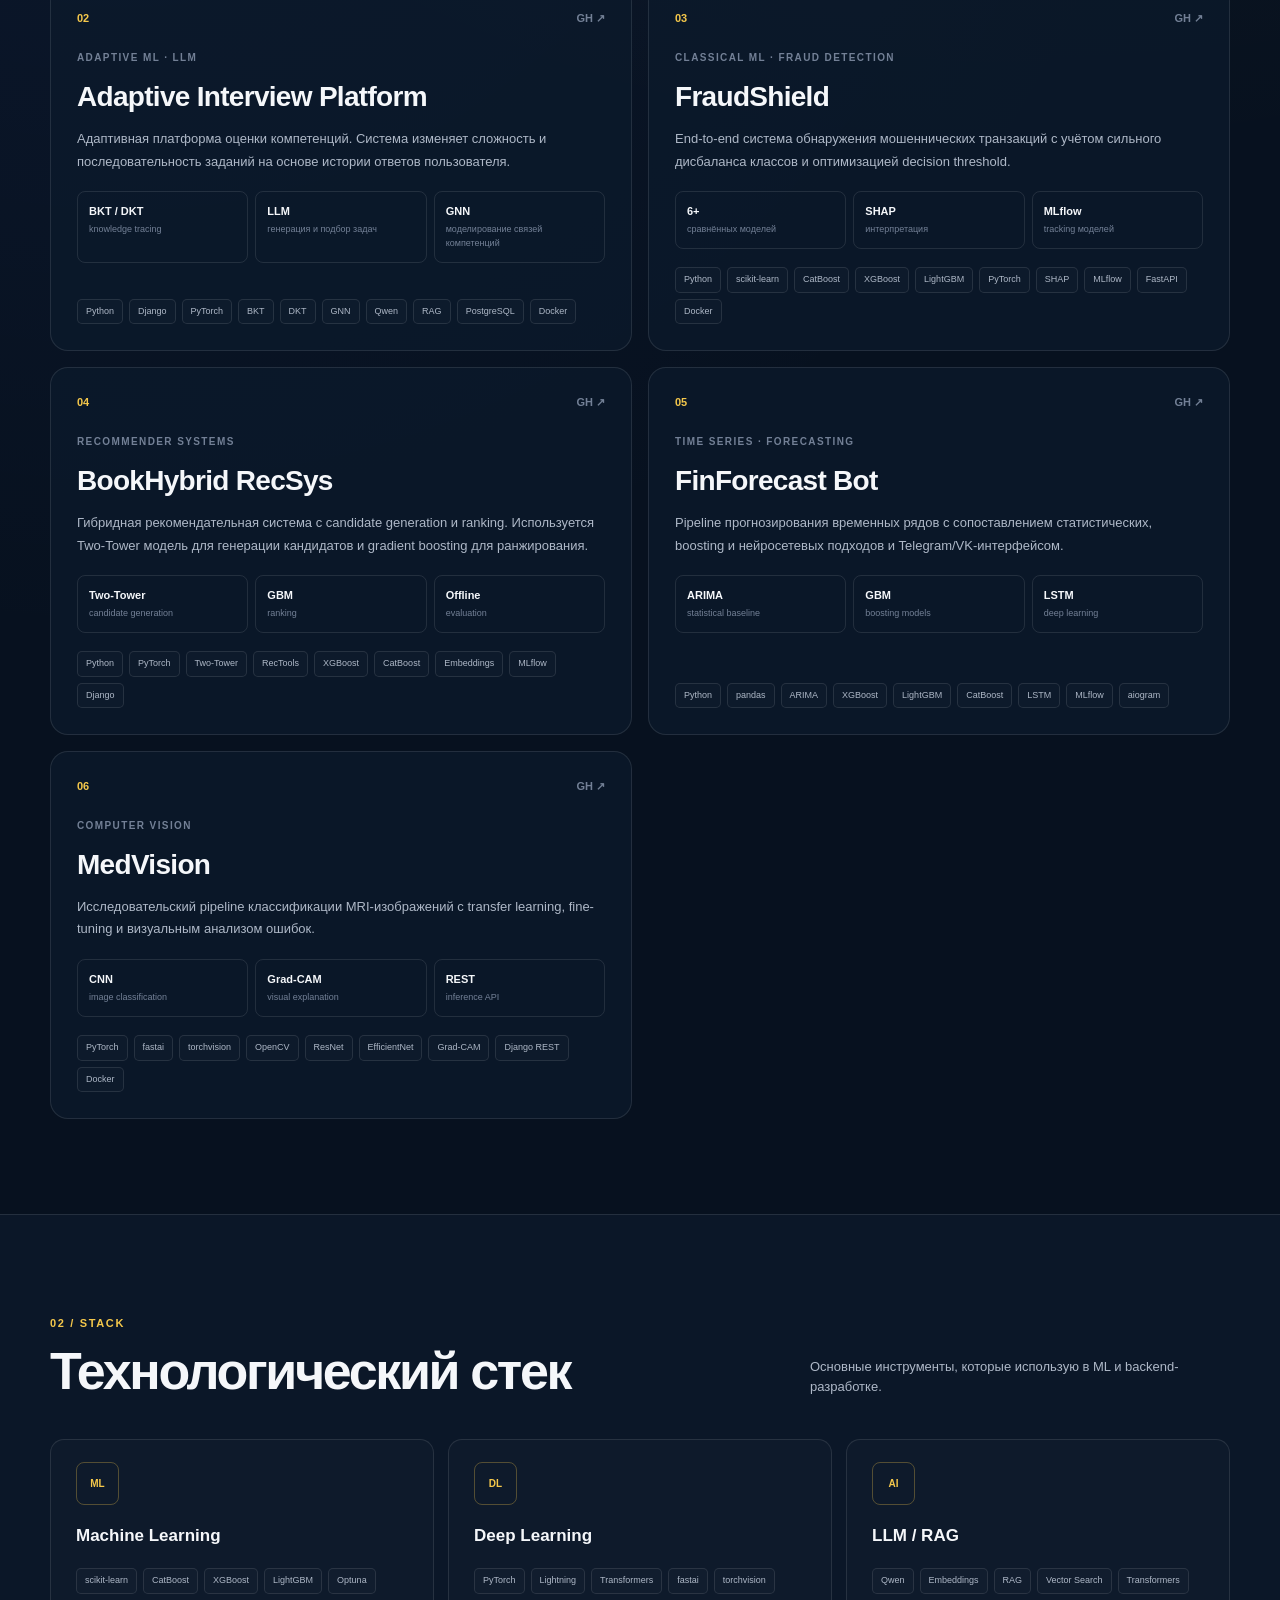
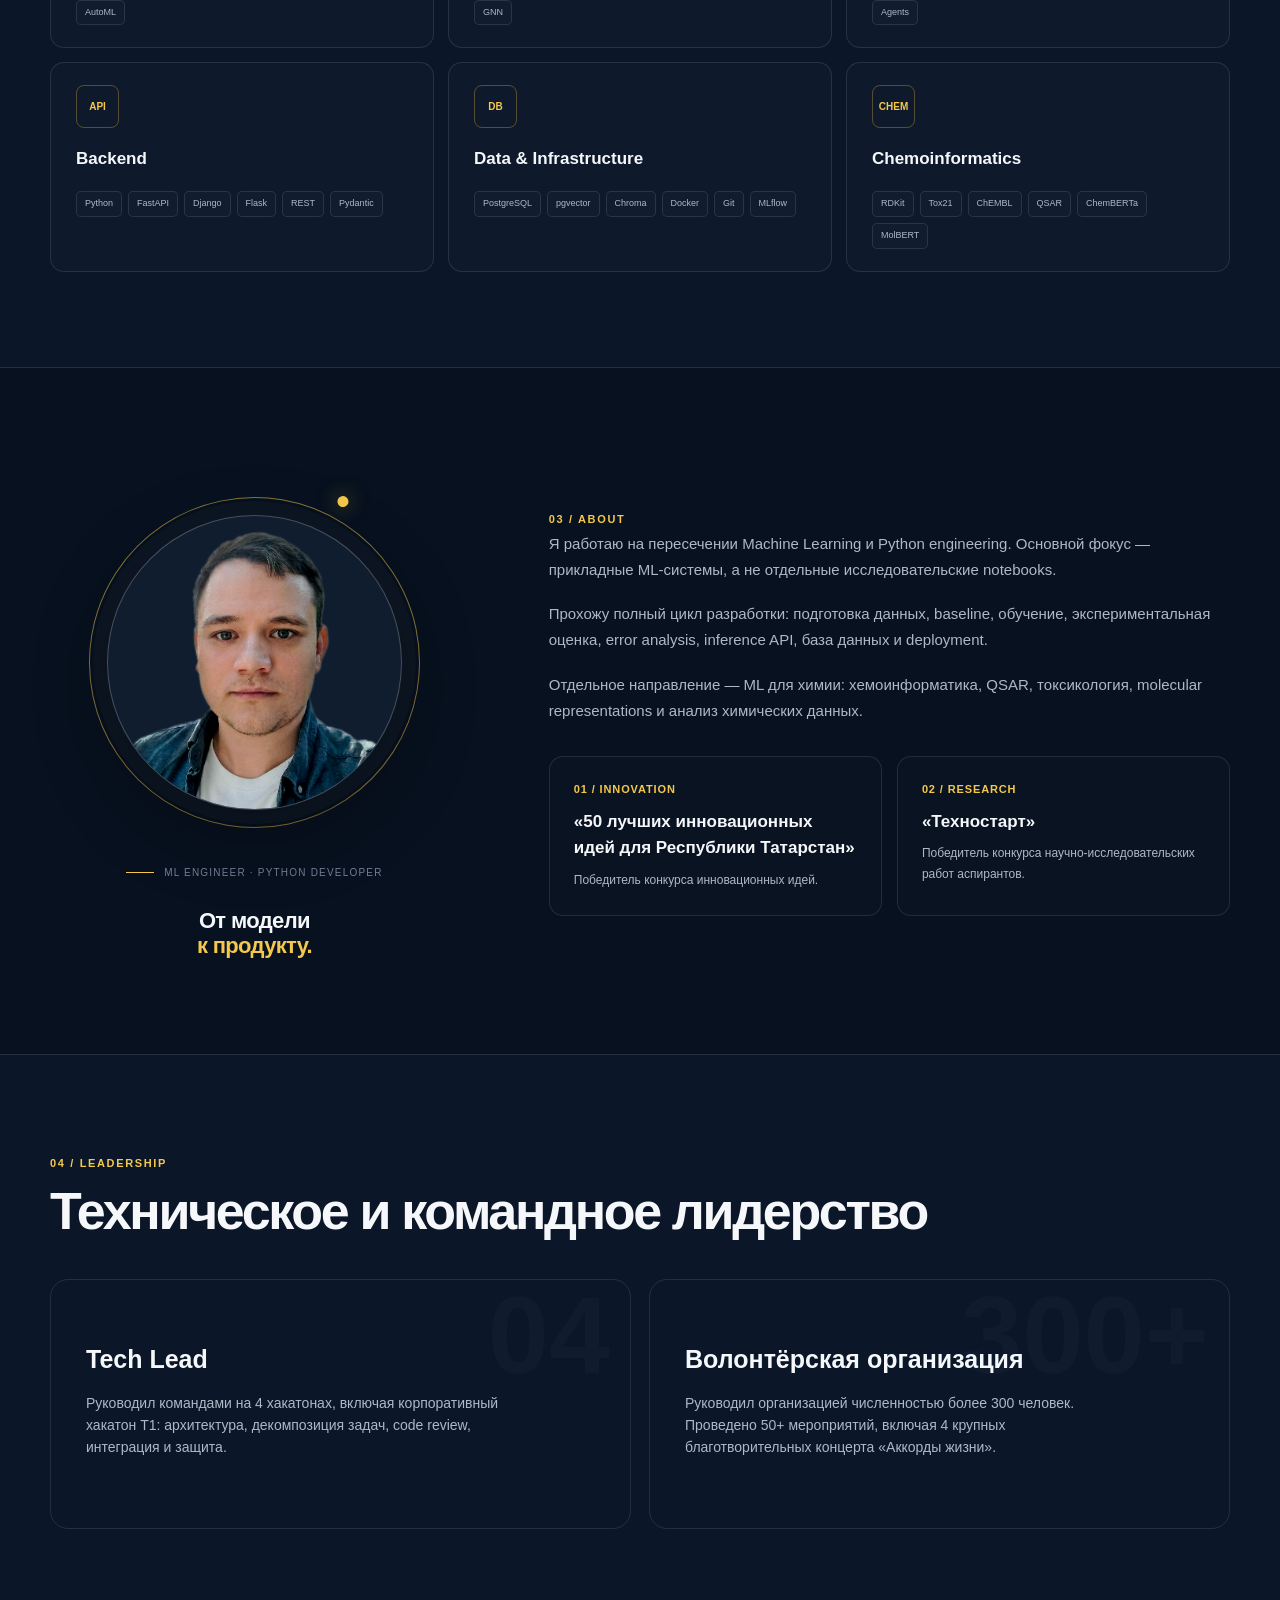
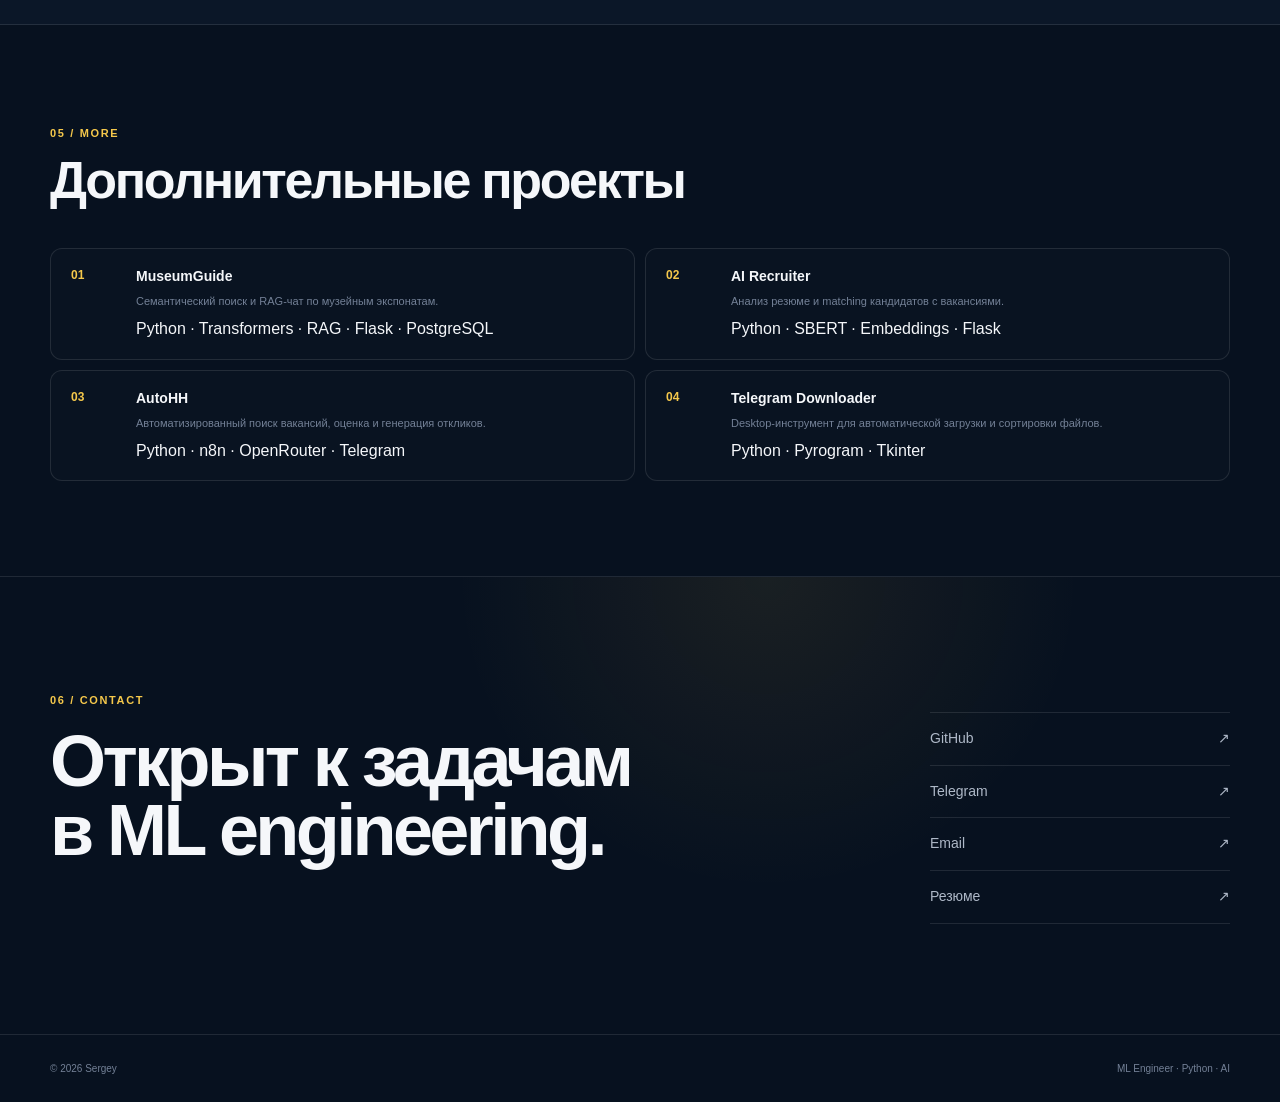
==== commit ba531c39: "logo changing" ====
--- a/index.html
+++ b/index.html
@@ -33,12 +33,6 @@
                             card.style.display = "none";
                         }
                     });
-                });
-            });
-
-            document.querySelectorAll(".project-icon.is-stub").forEach(link => {
-                link.addEventListener("click", event => {
-                    event.preventDefault();
                 });
             });
         });
@@ -296,15 +290,7 @@
                         <span class="project-number">01</span>
 
                         <div class="project-links">
-                            <a class="project-icon" href="https://github.com/servgri/toxmol" target="_blank" rel="noopener" aria-label="GitHub" title="GitHub">
-                                <span class="icon icon-github"></span>
-                            </a>
-                            <a class="project-icon" href="https://gitverse.ru/servgri/toxmol" target="_blank" rel="noopener" aria-label="GitVerse" title="GitVerse">
-                                <span class="icon icon-gitverse"></span>
-                            </a>
-                            <a class="project-icon is-stub" href="#" aria-label="Демо скоро" title="Демо скоро">
-                                <span class="icon icon-demo"></span>
-                            </a>
+                            <a href="https://github.com/servgri/toxmol" target="_blank" rel="noopener" aria-label="GitHub">GH ↗</a>
                         </div>
                     </div>
 
@@ -365,15 +351,7 @@
                         <span class="project-number">02</span>
 
                         <div class="project-links">
-                            <a class="project-icon" href="https://github.com/servgri/adaptive_interview" target="_blank" rel="noopener" aria-label="GitHub" title="GitHub">
-                                <span class="icon icon-github"></span>
-                            </a>
-                            <a class="project-icon" href="https://gitverse.ru/servgri/adaptive_interview" target="_blank" rel="noopener" aria-label="GitVerse" title="GitVerse">
-                                <span class="icon icon-gitverse"></span>
-                            </a>
-                            <a class="project-icon is-stub" href="#" aria-label="Демо скоро" title="Демо скоро">
-                                <span class="icon icon-demo"></span>
-                            </a>
+                            <a href="https://github.com/servgri/adaptive_interview" target="_blank" rel="noopener">GH ↗</a>
                         </div>
                     </div>
 
@@ -435,15 +413,7 @@
                         <span class="project-number">03</span>
 
                         <div class="project-links">
-                            <a class="project-icon" href="https://github.com/servgri/FraudShield" target="_blank" rel="noopener" aria-label="GitHub" title="GitHub">
-                                <span class="icon icon-github"></span>
-                            </a>
-                            <a class="project-icon" href="https://gitverse.ru/servgri/FraudShield" target="_blank" rel="noopener" aria-label="GitVerse" title="GitVerse">
-                                <span class="icon icon-gitverse"></span>
-                            </a>
-                            <a class="project-icon is-stub" href="#" aria-label="Демо скоро" title="Демо скоро">
-                                <span class="icon icon-demo"></span>
-                            </a>
+                            <a href="https://github.com/servgri/FraudShield" target="_blank" rel="noopener">GH ↗</a>
                         </div>
                     </div>
 
@@ -505,15 +475,7 @@
                         <span class="project-number">04</span>
 
                         <div class="project-links">
-                            <a class="project-icon" href="https://github.com/servgri/book_rec_sys" target="_blank" rel="noopener" aria-label="GitHub" title="GitHub">
-                                <span class="icon icon-github"></span>
-                            </a>
-                            <a class="project-icon" href="https://gitverse.ru/servgri/book_rec_sys" target="_blank" rel="noopener" aria-label="GitVerse" title="GitVerse">
-                                <span class="icon icon-gitverse"></span>
-                            </a>
-                            <a class="project-icon is-stub" href="#" aria-label="Демо скоро" title="Демо скоро">
-                                <span class="icon icon-demo"></span>
-                            </a>
+                            <a href="https://github.com/servgri/book_rec_sys" target="_blank" rel="noopener">GH ↗</a>
                         </div>
                     </div>
 
@@ -575,15 +537,7 @@
                         <span class="project-number">05</span>
 
                         <div class="project-links">
-                            <a class="project-icon" href="https://github.com/servgri/forecast_bot" target="_blank" rel="noopener" aria-label="GitHub" title="GitHub">
-                                <span class="icon icon-github"></span>
-                            </a>
-                            <a class="project-icon" href="https://gitverse.ru/servgri/forecast_bot" target="_blank" rel="noopener" aria-label="GitVerse" title="GitVerse">
-                                <span class="icon icon-gitverse"></span>
-                            </a>
-                            <a class="project-icon is-stub" href="#" aria-label="Демо скоро" title="Демо скоро">
-                                <span class="icon icon-demo"></span>
-                            </a>
+                            <a href="https://github.com/servgri/forecast_bot" target="_blank" rel="noopener">GH ↗</a>
                         </div>
                     </div>
 
@@ -644,15 +598,7 @@
                         <span class="project-number">06</span>
 
                         <div class="project-links">
-                            <a class="project-icon" href="https://github.com/servgri/medcv" target="_blank" rel="noopener" aria-label="GitHub" title="GitHub">
-                                <span class="icon icon-github"></span>
-                            </a>
-                            <a class="project-icon" href="https://gitverse.ru/servgri/medcv" target="_blank" rel="noopener" aria-label="GitVerse" title="GitVerse">
-                                <span class="icon icon-gitverse"></span>
-                            </a>
-                            <a class="project-icon is-stub" href="#" aria-label="Демо скоро" title="Демо скоро">
-                                <span class="icon icon-demo"></span>
-                            </a>
+                            <a href="https://github.com/servgri/medcv" target="_blank" rel="noopener">GH ↗</a>
                         </div>
                     </div>
 
@@ -838,7 +784,7 @@
         <div class="photo-accent"></div>
 
         <div class="photo-circle">
-            <img src="assets/avatar_1.jpeg" alt="Сергей">
+            <img src="assets/avatar.png" alt="Сергей">
         </div>
     </div>
 
@@ -956,133 +902,76 @@
 
             <div class="additional-grid">
 
-                <article class="additional-card">
+                <a
+                    class="additional-card"
+                    href="https://github.com/servgri/museum_guide"
+                    target="_blank"
+                    rel="noopener"
+                >
                     <div class="additional-number">01</div>
                     <div>
-                        <div class="additional-head">
-                            <h3>MuseumGuide</h3>
-                            <div class="project-links">
-                                <a class="project-icon" href="https://github.com/servgri/museum_guide" target="_blank" rel="noopener" aria-label="GitHub" title="GitHub">
-                                    <span class="icon icon-github"></span>
-                                </a>
-                                <a class="project-icon" href="https://gitverse.ru/servgri/museum_guide" target="_blank" rel="noopener" aria-label="GitVerse" title="GitVerse">
-                                    <span class="icon icon-gitverse"></span>
-                                </a>
-                                <a class="project-icon is-stub" href="#" aria-label="Демо скоро" title="Демо скоро">
-                                    <span class="icon icon-demo"></span>
-                                </a>
-                            </div>
-                        </div>
+                        <h3>MuseumGuide</h3>
                         <p>
                             Семантический поиск и RAG-чат
                             по музейным экспонатам.
                         </p>
-                        <span class="additional-tech">Python · Transformers · RAG · Flask · PostgreSQL</span>
-                    </div>
-                </article>
-
-
-                <article class="additional-card">
+                        <span>Python · Transformers · RAG · Flask · PostgreSQL</span>
+                    </div>
+                </a>
+
+
+                <a
+                    class="additional-card"
+                    href="https://github.com/servgri/ai_recruter"
+                    target="_blank"
+                    rel="noopener"
+                >
                     <div class="additional-number">02</div>
                     <div>
-                        <div class="additional-head">
-                            <h3>AI Recruiter</h3>
-                            <div class="project-links">
-                                <a class="project-icon" href="https://github.com/servgri/ai_recruter" target="_blank" rel="noopener" aria-label="GitHub" title="GitHub">
-                                    <span class="icon icon-github"></span>
-                                </a>
-                                <a class="project-icon" href="https://gitverse.ru/servgri/ai_recruter" target="_blank" rel="noopener" aria-label="GitVerse" title="GitVerse">
-                                    <span class="icon icon-gitverse"></span>
-                                </a>
-                                <a class="project-icon is-stub" href="#" aria-label="Демо скоро" title="Демо скоро">
-                                    <span class="icon icon-demo"></span>
-                                </a>
-                            </div>
-                        </div>
+                        <h3>AI Recruiter</h3>
                         <p>
                             Анализ резюме и matching
                             кандидатов с вакансиями.
                         </p>
-                        <span class="additional-tech">Python · SBERT · Embeddings · Flask</span>
-                    </div>
-                </article>
-
-
-                <article class="additional-card">
+                        <span>Python · SBERT · Embeddings · Flask</span>
+                    </div>
+                </a>
+
+
+                <a
+                    class="additional-card"
+                    href="https://github.com/servgri/autohh"
+                    target="_blank"
+                    rel="noopener"
+                >
                     <div class="additional-number">03</div>
                     <div>
-                        <div class="additional-head">
-                            <h3>AutoHH</h3>
-                            <div class="project-links">
-                                <a class="project-icon" href="https://github.com/servgri/autohh" target="_blank" rel="noopener" aria-label="GitHub" title="GitHub">
-                                    <span class="icon icon-github"></span>
-                                </a>
-                                <a class="project-icon" href="https://gitverse.ru/servgri/autohh" target="_blank" rel="noopener" aria-label="GitVerse" title="GitVerse">
-                                    <span class="icon icon-gitverse"></span>
-                                </a>
-                                <a class="project-icon is-stub" href="#" aria-label="Демо скоро" title="Демо скоро">
-                                    <span class="icon icon-demo"></span>
-                                </a>
-                            </div>
-                        </div>
+                        <h3>AutoHH</h3>
                         <p>
                             Автоматизированный поиск вакансий,
                             оценка и генерация откликов.
                         </p>
-                        <span class="additional-tech">Python · n8n · OpenRouter · Telegram</span>
-                    </div>
-                </article>
-
-
-                <article class="additional-card">
+                        <span>Python · n8n · OpenRouter · Telegram</span>
+                    </div>
+                </a>
+
+
+                <a
+                    class="additional-card"
+                    href="https://github.com/servgri/telebot_downloader"
+                    target="_blank"
+                    rel="noopener"
+                >
                     <div class="additional-number">04</div>
                     <div>
-                        <div class="additional-head">
-                            <h3>Telegram Downloader</h3>
-                            <div class="project-links">
-                                <a class="project-icon" href="https://github.com/servgri/telebot_downloader" target="_blank" rel="noopener" aria-label="GitHub" title="GitHub">
-                                    <span class="icon icon-github"></span>
-                                </a>
-                                <a class="project-icon" href="https://gitverse.ru/servgri/telebot_downloader" target="_blank" rel="noopener" aria-label="GitVerse" title="GitVerse">
-                                    <span class="icon icon-gitverse"></span>
-                                </a>
-                                <a class="project-icon is-stub" href="#" aria-label="Демо скоро" title="Демо скоро">
-                                    <span class="icon icon-demo"></span>
-                                </a>
-                            </div>
-                        </div>
+                        <h3>Telegram Downloader</h3>
                         <p>
                             Desktop-инструмент для автоматической
                             загрузки и сортировки файлов.
                         </p>
-                        <span class="additional-tech">Python · Pyrogram · Tkinter</span>
-                    </div>
-                </article>
-
-
-                <article class="additional-card">
-                    <div class="additional-number">05</div>
-                    <div>
-                        <div class="additional-head">
-                            <h3>ImageMaker</h3>
-                            <div class="project-links">
-                                <a class="project-icon" href="https://github.com/servgri/ImageMaker" target="_blank" rel="noopener" aria-label="GitHub" title="GitHub">
-                                    <span class="icon icon-github"></span>
-                                </a>
-                                <a class="project-icon" href="https://gitverse.ru/servgri/ImageMaker" target="_blank" rel="noopener" aria-label="GitVerse" title="GitVerse">
-                                    <span class="icon icon-gitverse"></span>
-                                </a>
-                                <a class="project-icon is-stub" href="#" aria-label="Демо скоро" title="Демо скоро">
-                                    <span class="icon icon-demo"></span>
-                                </a>
-                            </div>
-                        </div>
-                        <p>
-                            Генерация изображений.
-                        </p>
-                        <span class="additional-tech">Python</span>
-                    </div>
-                </article>
+                        <span>Python · Pyrogram · Tkinter</span>
+                    </div>
+                </a>
 
             </div>
 
@@ -1110,11 +999,6 @@
 
                 <a href="https://github.com/servgri" target="_blank" rel="noopener">
                     GitHub
-                    <span>↗</span>
-                </a>
-
-                <a href="https://gitverse.ru/servgri" target="_blank" rel="noopener">
-                    GitVerse
                     <span>↗</span>
                 </a>
 
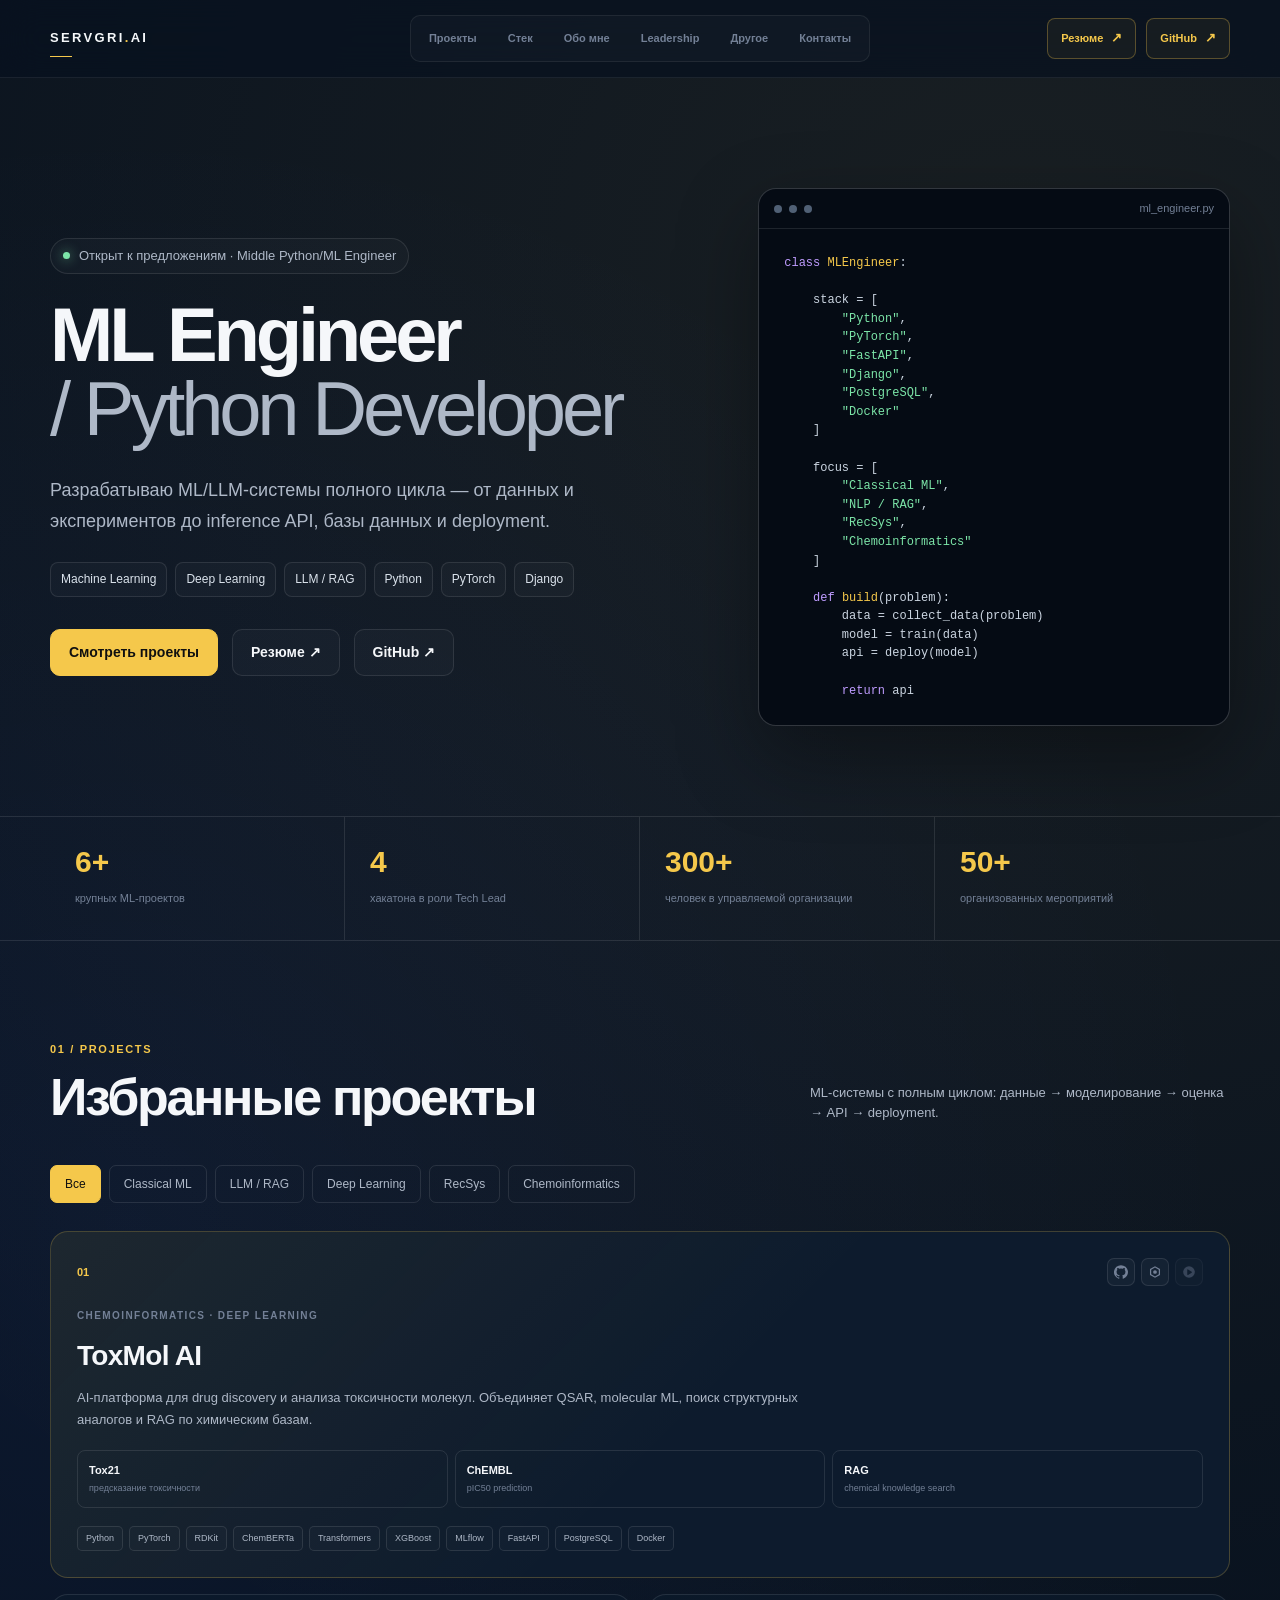
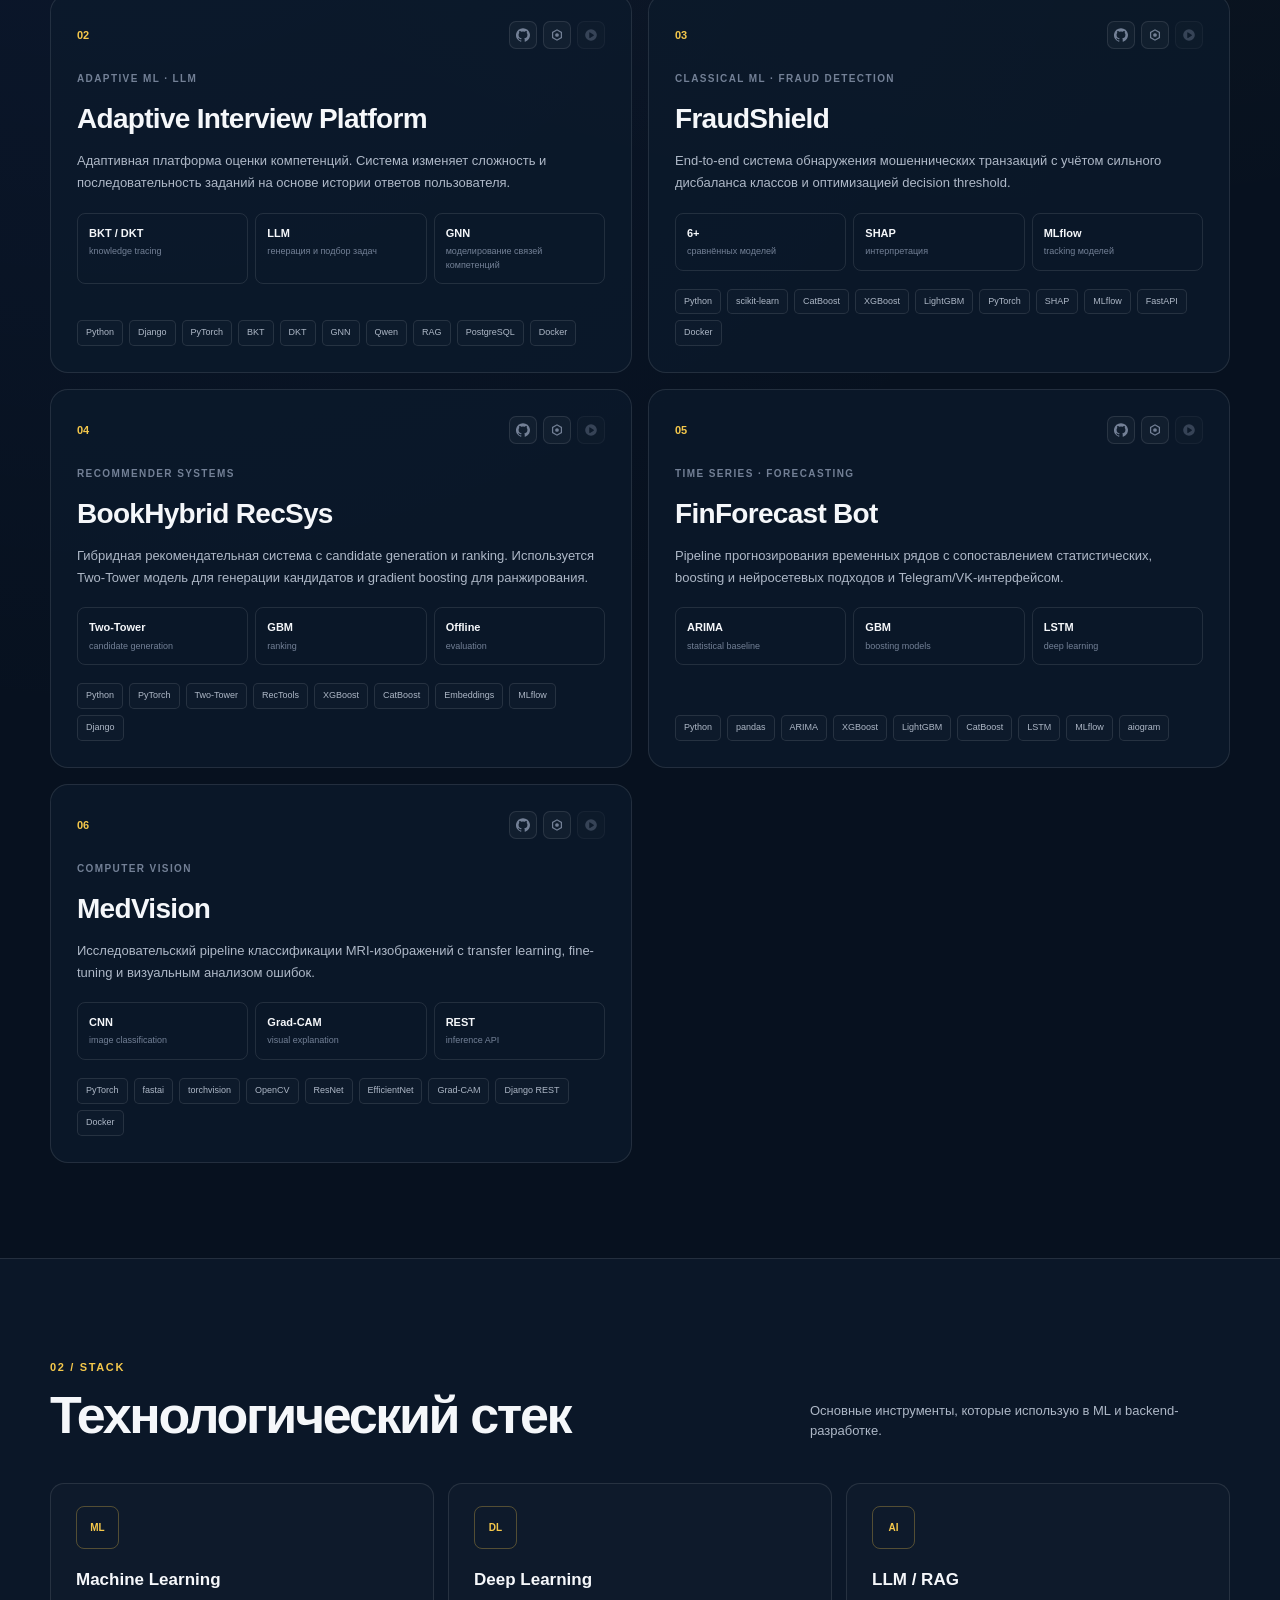
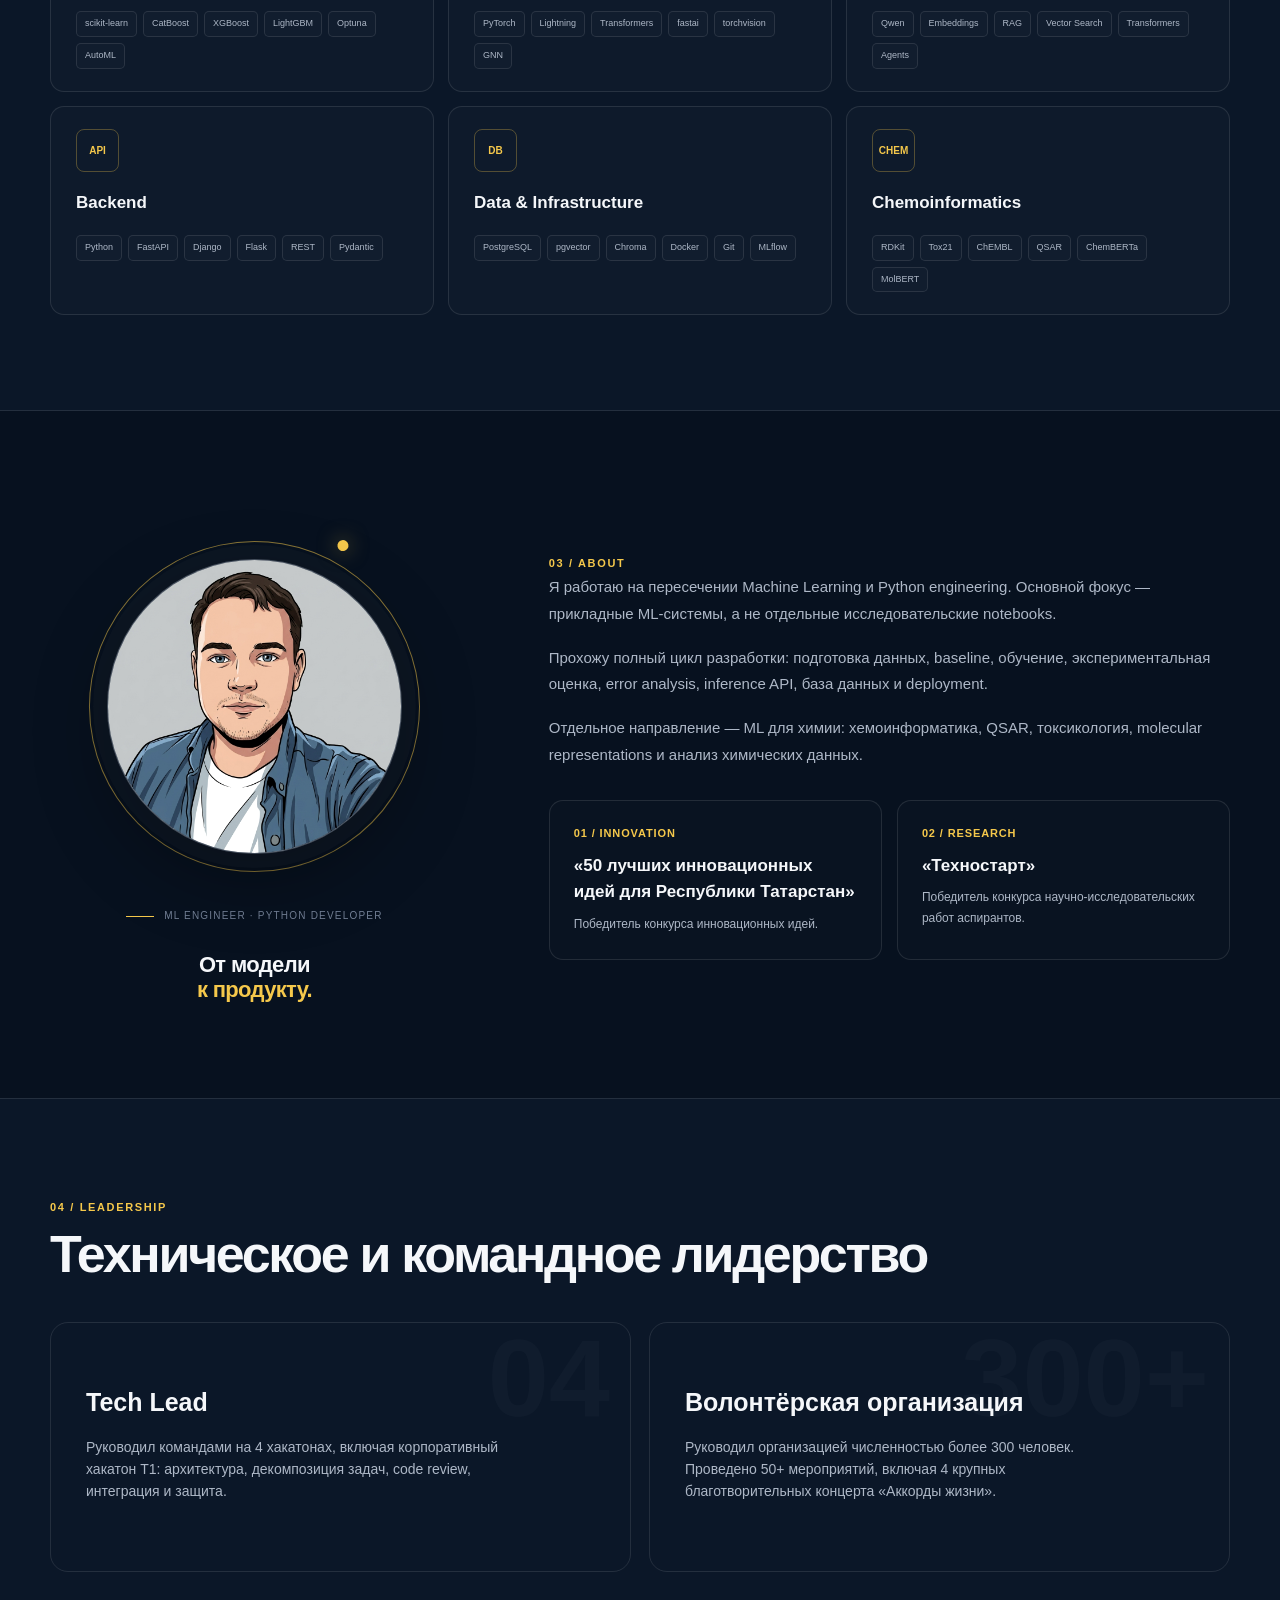
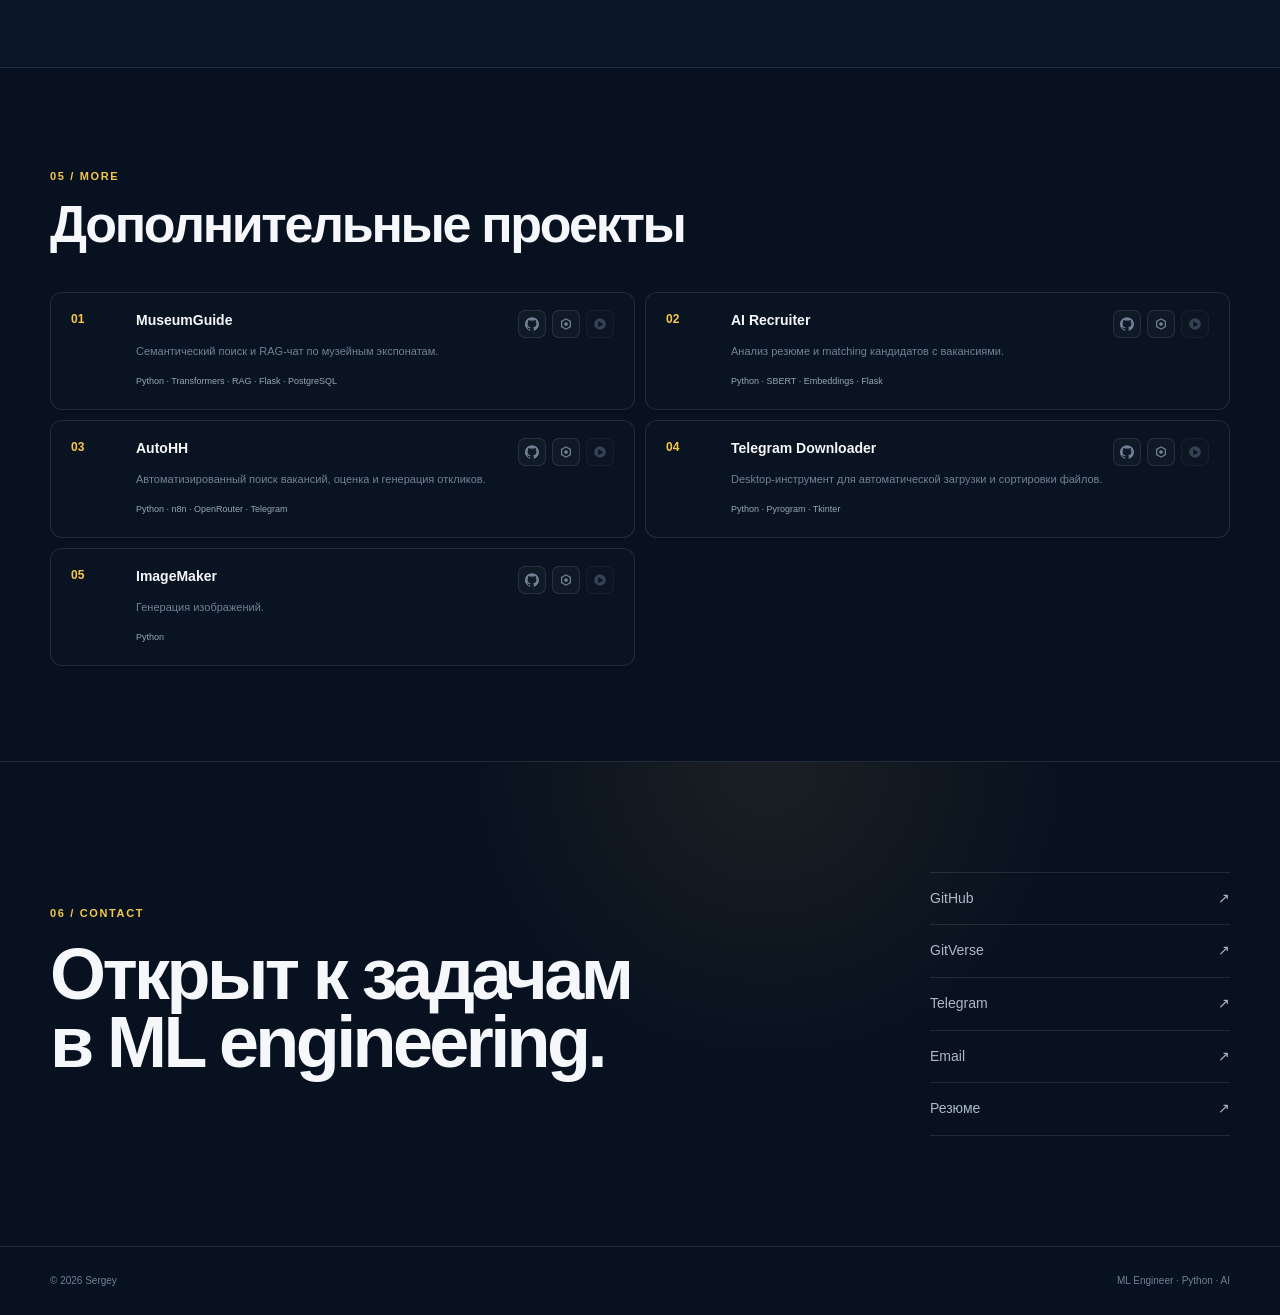
==== commit 50ac6f7e: "readme creation" ====
--- a/index.html
+++ b/index.html
@@ -33,6 +33,12 @@
                             card.style.display = "none";
                         }
                     });
+                });
+            });
+
+            document.querySelectorAll(".project-icon.is-stub").forEach(link => {
+                link.addEventListener("click", event => {
+                    event.preventDefault();
                 });
             });
         });
@@ -290,7 +296,15 @@
                         <span class="project-number">01</span>
 
                         <div class="project-links">
-                            <a href="https://github.com/servgri/toxmol" target="_blank" rel="noopener" aria-label="GitHub">GH ↗</a>
+                            <a class="project-icon" href="https://github.com/servgri/toxmol" target="_blank" rel="noopener" aria-label="GitHub" title="GitHub">
+                                <span class="icon icon-github"></span>
+                            </a>
+                            <a class="project-icon" href="https://gitverse.ru/servgri/toxmol_ai" target="_blank" rel="noopener" aria-label="GitVerse" title="GitVerse">
+                                <span class="icon icon-gitverse"></span>
+                            </a>
+                            <a class="project-icon is-stub" href="#" aria-label="Демо скоро" title="Демо скоро">
+                                <span class="icon icon-demo"></span>
+                            </a>
                         </div>
                     </div>
 
@@ -351,7 +365,15 @@
                         <span class="project-number">02</span>
 
                         <div class="project-links">
-                            <a href="https://github.com/servgri/adaptive_interview" target="_blank" rel="noopener">GH ↗</a>
+                            <a class="project-icon" href="https://github.com/servgri/adaptive_interview" target="_blank" rel="noopener" aria-label="GitHub" title="GitHub">
+                                <span class="icon icon-github"></span>
+                            </a>
+                            <a class="project-icon" href="https://gitverse.ru/servgri/adaptive_interview" target="_blank" rel="noopener" aria-label="GitVerse" title="GitVerse">
+                                <span class="icon icon-gitverse"></span>
+                            </a>
+                            <a class="project-icon is-stub" href="#" aria-label="Демо скоро" title="Демо скоро">
+                                <span class="icon icon-demo"></span>
+                            </a>
                         </div>
                     </div>
 
@@ -413,7 +435,15 @@
                         <span class="project-number">03</span>
 
                         <div class="project-links">
-                            <a href="https://github.com/servgri/FraudShield" target="_blank" rel="noopener">GH ↗</a>
+                            <a class="project-icon" href="https://github.com/servgri/FraudShield" target="_blank" rel="noopener" aria-label="GitHub" title="GitHub">
+                                <span class="icon icon-github"></span>
+                            </a>
+                            <a class="project-icon" href="https://gitverse.ru/servgri/FraudShield" target="_blank" rel="noopener" aria-label="GitVerse" title="GitVerse">
+                                <span class="icon icon-gitverse"></span>
+                            </a>
+                            <a class="project-icon is-stub" href="#" aria-label="Демо скоро" title="Демо скоро">
+                                <span class="icon icon-demo"></span>
+                            </a>
                         </div>
                     </div>
 
@@ -475,7 +505,15 @@
                         <span class="project-number">04</span>
 
                         <div class="project-links">
-                            <a href="https://github.com/servgri/book_rec_sys" target="_blank" rel="noopener">GH ↗</a>
+                            <a class="project-icon" href="https://github.com/servgri/book_rec_sys" target="_blank" rel="noopener" aria-label="GitHub" title="GitHub">
+                                <span class="icon icon-github"></span>
+                            </a>
+                            <a class="project-icon" href="https://gitverse.ru/servgri/book_rec_sys" target="_blank" rel="noopener" aria-label="GitVerse" title="GitVerse">
+                                <span class="icon icon-gitverse"></span>
+                            </a>
+                            <a class="project-icon is-stub" href="#" aria-label="Демо скоро" title="Демо скоро">
+                                <span class="icon icon-demo"></span>
+                            </a>
                         </div>
                     </div>
 
@@ -537,7 +575,15 @@
                         <span class="project-number">05</span>
 
                         <div class="project-links">
-                            <a href="https://github.com/servgri/forecast_bot" target="_blank" rel="noopener">GH ↗</a>
+                            <a class="project-icon" href="https://github.com/servgri/forecast_bot" target="_blank" rel="noopener" aria-label="GitHub" title="GitHub">
+                                <span class="icon icon-github"></span>
+                            </a>
+                            <a class="project-icon" href="https://gitverse.ru/servgri/forecast_bot" target="_blank" rel="noopener" aria-label="GitVerse" title="GitVerse">
+                                <span class="icon icon-gitverse"></span>
+                            </a>
+                            <a class="project-icon is-stub" href="#" aria-label="Демо скоро" title="Демо скоро">
+                                <span class="icon icon-demo"></span>
+                            </a>
                         </div>
                     </div>
 
@@ -598,7 +644,15 @@
                         <span class="project-number">06</span>
 
                         <div class="project-links">
-                            <a href="https://github.com/servgri/medcv" target="_blank" rel="noopener">GH ↗</a>
+                            <a class="project-icon" href="https://github.com/servgri/medcv" target="_blank" rel="noopener" aria-label="GitHub" title="GitHub">
+                                <span class="icon icon-github"></span>
+                            </a>
+                            <a class="project-icon" href="https://gitverse.ru/servgri/medcv" target="_blank" rel="noopener" aria-label="GitVerse" title="GitVerse">
+                                <span class="icon icon-gitverse"></span>
+                            </a>
+                            <a class="project-icon is-stub" href="#" aria-label="Демо скоро" title="Демо скоро">
+                                <span class="icon icon-demo"></span>
+                            </a>
                         </div>
                     </div>
 
@@ -784,7 +838,7 @@
         <div class="photo-accent"></div>
 
         <div class="photo-circle">
-            <img src="assets/avatar.png" alt="Сергей">
+            <img src="assets/avatar_1.jpeg" alt="Сергей">
         </div>
     </div>
 
@@ -902,76 +956,133 @@
 
             <div class="additional-grid">
 
-                <a
-                    class="additional-card"
-                    href="https://github.com/servgri/museum_guide"
-                    target="_blank"
-                    rel="noopener"
-                >
+                <article class="additional-card">
                     <div class="additional-number">01</div>
                     <div>
-                        <h3>MuseumGuide</h3>
+                        <div class="additional-head">
+                            <h3>MuseumGuide</h3>
+                            <div class="project-links">
+                                <a class="project-icon" href="https://github.com/servgri/museum_guide" target="_blank" rel="noopener" aria-label="GitHub" title="GitHub">
+                                    <span class="icon icon-github"></span>
+                                </a>
+                                <a class="project-icon" href="https://gitverse.ru/servgri/museum_guide" target="_blank" rel="noopener" aria-label="GitVerse" title="GitVerse">
+                                    <span class="icon icon-gitverse"></span>
+                                </a>
+                                <a class="project-icon is-stub" href="#" aria-label="Демо скоро" title="Демо скоро">
+                                    <span class="icon icon-demo"></span>
+                                </a>
+                            </div>
+                        </div>
                         <p>
                             Семантический поиск и RAG-чат
                             по музейным экспонатам.
                         </p>
-                        <span>Python · Transformers · RAG · Flask · PostgreSQL</span>
-                    </div>
-                </a>
-
-
-                <a
-                    class="additional-card"
-                    href="https://github.com/servgri/ai_recruter"
-                    target="_blank"
-                    rel="noopener"
-                >
+                        <span class="additional-tech">Python · Transformers · RAG · Flask · PostgreSQL</span>
+                    </div>
+                </article>
+
+
+                <article class="additional-card">
                     <div class="additional-number">02</div>
                     <div>
-                        <h3>AI Recruiter</h3>
+                        <div class="additional-head">
+                            <h3>AI Recruiter</h3>
+                            <div class="project-links">
+                                <a class="project-icon" href="https://github.com/servgri/ai_recruter" target="_blank" rel="noopener" aria-label="GitHub" title="GitHub">
+                                    <span class="icon icon-github"></span>
+                                </a>
+                                <a class="project-icon" href="https://gitverse.ru/servgri/ai_recruter" target="_blank" rel="noopener" aria-label="GitVerse" title="GitVerse">
+                                    <span class="icon icon-gitverse"></span>
+                                </a>
+                                <a class="project-icon is-stub" href="#" aria-label="Демо скоро" title="Демо скоро">
+                                    <span class="icon icon-demo"></span>
+                                </a>
+                            </div>
+                        </div>
                         <p>
                             Анализ резюме и matching
                             кандидатов с вакансиями.
                         </p>
-                        <span>Python · SBERT · Embeddings · Flask</span>
-                    </div>
-                </a>
-
-
-                <a
-                    class="additional-card"
-                    href="https://github.com/servgri/autohh"
-                    target="_blank"
-                    rel="noopener"
-                >
+                        <span class="additional-tech">Python · SBERT · Embeddings · Flask</span>
+                    </div>
+                </article>
+
+
+                <article class="additional-card">
                     <div class="additional-number">03</div>
                     <div>
-                        <h3>AutoHH</h3>
+                        <div class="additional-head">
+                            <h3>AutoHH</h3>
+                            <div class="project-links">
+                                <a class="project-icon" href="https://github.com/servgri/autohh" target="_blank" rel="noopener" aria-label="GitHub" title="GitHub">
+                                    <span class="icon icon-github"></span>
+                                </a>
+                                <a class="project-icon" href="https://gitverse.ru/servgri/autohh" target="_blank" rel="noopener" aria-label="GitVerse" title="GitVerse">
+                                    <span class="icon icon-gitverse"></span>
+                                </a>
+                                <a class="project-icon is-stub" href="#" aria-label="Демо скоро" title="Демо скоро">
+                                    <span class="icon icon-demo"></span>
+                                </a>
+                            </div>
+                        </div>
                         <p>
                             Автоматизированный поиск вакансий,
                             оценка и генерация откликов.
                         </p>
-                        <span>Python · n8n · OpenRouter · Telegram</span>
-                    </div>
-                </a>
-
-
-                <a
-                    class="additional-card"
-                    href="https://github.com/servgri/telebot_downloader"
-                    target="_blank"
-                    rel="noopener"
-                >
+                        <span class="additional-tech">Python · n8n · OpenRouter · Telegram</span>
+                    </div>
+                </article>
+
+
+                <article class="additional-card">
                     <div class="additional-number">04</div>
                     <div>
-                        <h3>Telegram Downloader</h3>
+                        <div class="additional-head">
+                            <h3>Telegram Downloader</h3>
+                            <div class="project-links">
+                                <a class="project-icon" href="https://github.com/servgri/telebot_downloader" target="_blank" rel="noopener" aria-label="GitHub" title="GitHub">
+                                    <span class="icon icon-github"></span>
+                                </a>
+                                <a class="project-icon" href="https://gitverse.ru/servgri/telebot_downloader" target="_blank" rel="noopener" aria-label="GitVerse" title="GitVerse">
+                                    <span class="icon icon-gitverse"></span>
+                                </a>
+                                <a class="project-icon is-stub" href="#" aria-label="Демо скоро" title="Демо скоро">
+                                    <span class="icon icon-demo"></span>
+                                </a>
+                            </div>
+                        </div>
                         <p>
                             Desktop-инструмент для автоматической
                             загрузки и сортировки файлов.
                         </p>
-                        <span>Python · Pyrogram · Tkinter</span>
-                    </div>
-                </a>
+                        <span class="additional-tech">Python · Pyrogram · Tkinter</span>
+                    </div>
+                </article>
+
+
+                <article class="additional-card">
+                    <div class="additional-number">05</div>
+                    <div>
+                        <div class="additional-head">
+                            <h3>ImageMaker</h3>
+                            <div class="project-links">
+                                <a class="project-icon" href="https://github.com/servgri/ImageMaker" target="_blank" rel="noopener" aria-label="GitHub" title="GitHub">
+                                    <span class="icon icon-github"></span>
+                                </a>
+                                <a class="project-icon" href="https://gitverse.ru/servgri/ImageMaker" target="_blank" rel="noopener" aria-label="GitVerse" title="GitVerse">
+                                    <span class="icon icon-gitverse"></span>
+                                </a>
+                                <a class="project-icon is-stub" href="#" aria-label="Демо скоро" title="Демо скоро">
+                                    <span class="icon icon-demo"></span>
+                                </a>
+                            </div>
+                        </div>
+                        <p>
+                            Генерация изображений.
+                        </p>
+                        <span class="additional-tech">Python</span>
+                    </div>
+                </article>
 
             </div>
 
@@ -999,6 +1110,11 @@
 
                 <a href="https://github.com/servgri" target="_blank" rel="noopener">
                     GitHub
+                    <span>↗</span>
+                </a>
+
+                <a href="https://gitverse.ru/servgri" target="_blank" rel="noopener">
+                    GitVerse
                     <span>↗</span>
                 </a>
 
